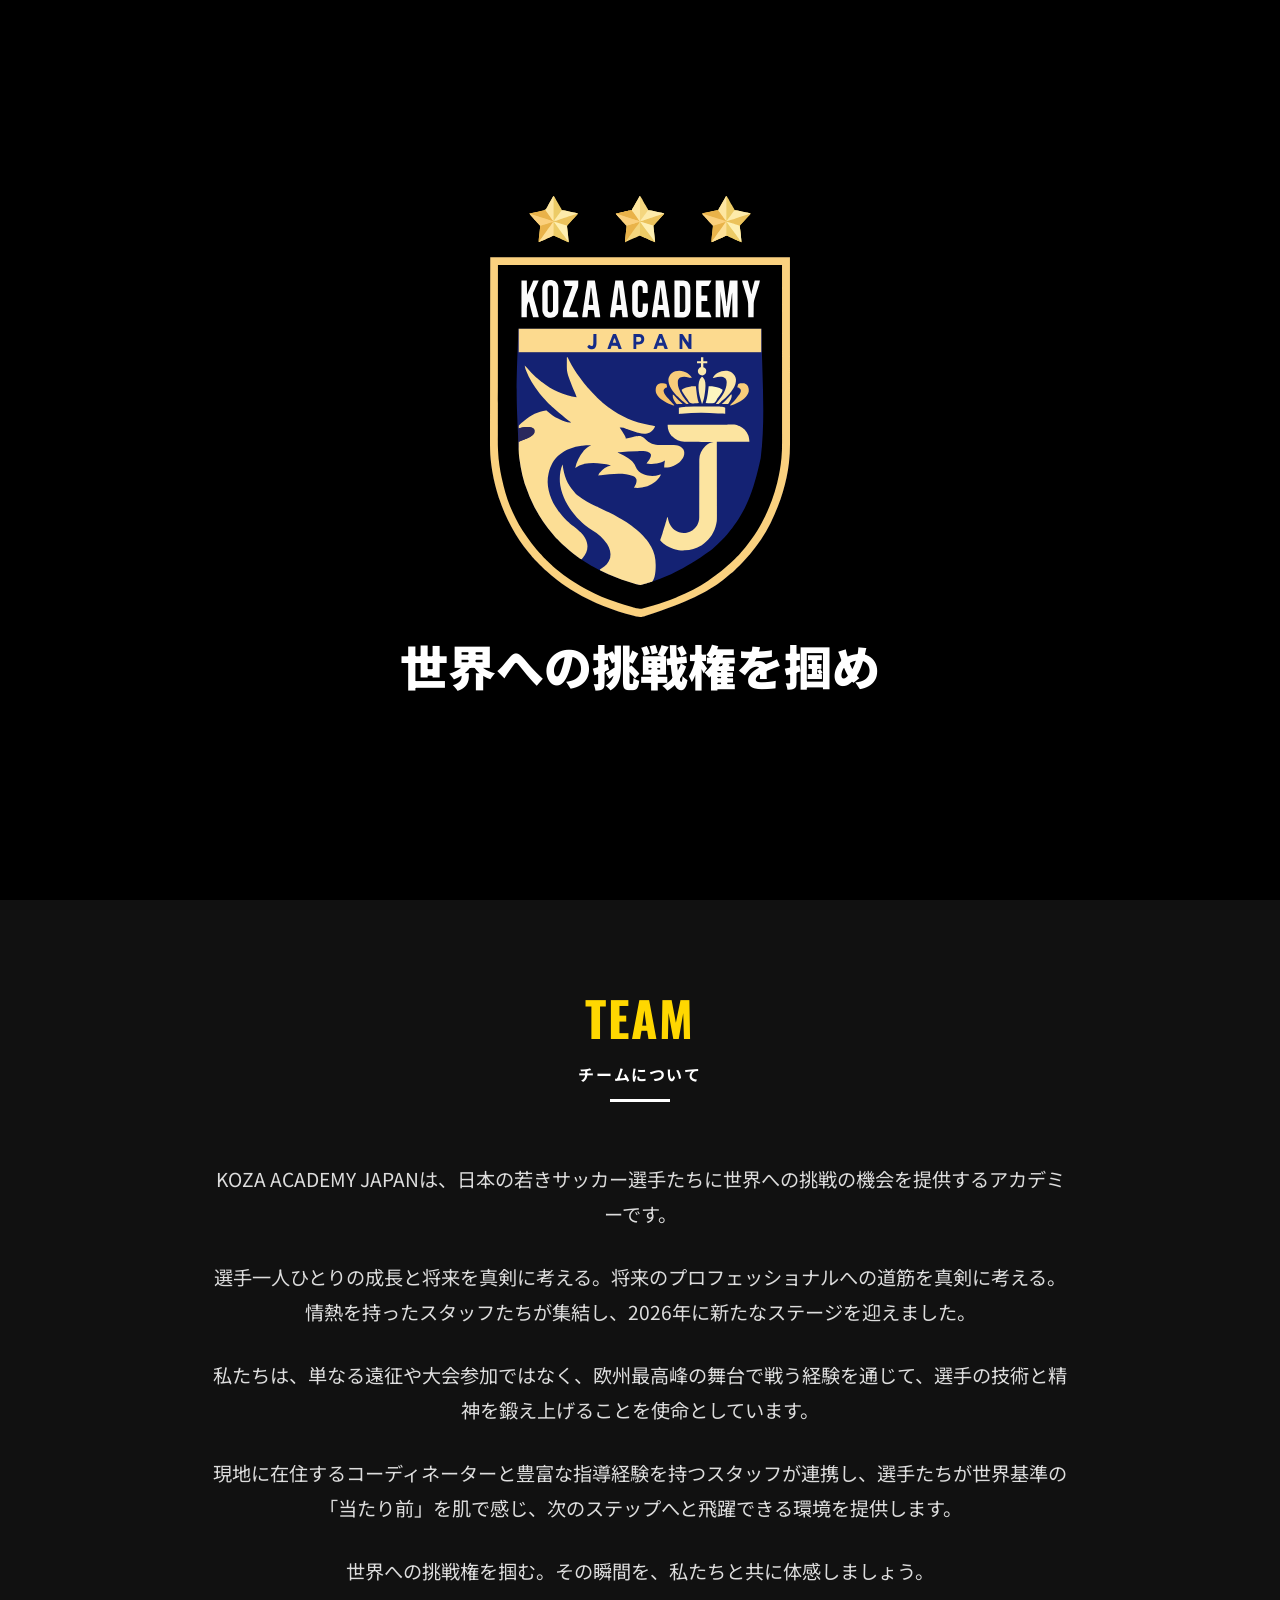
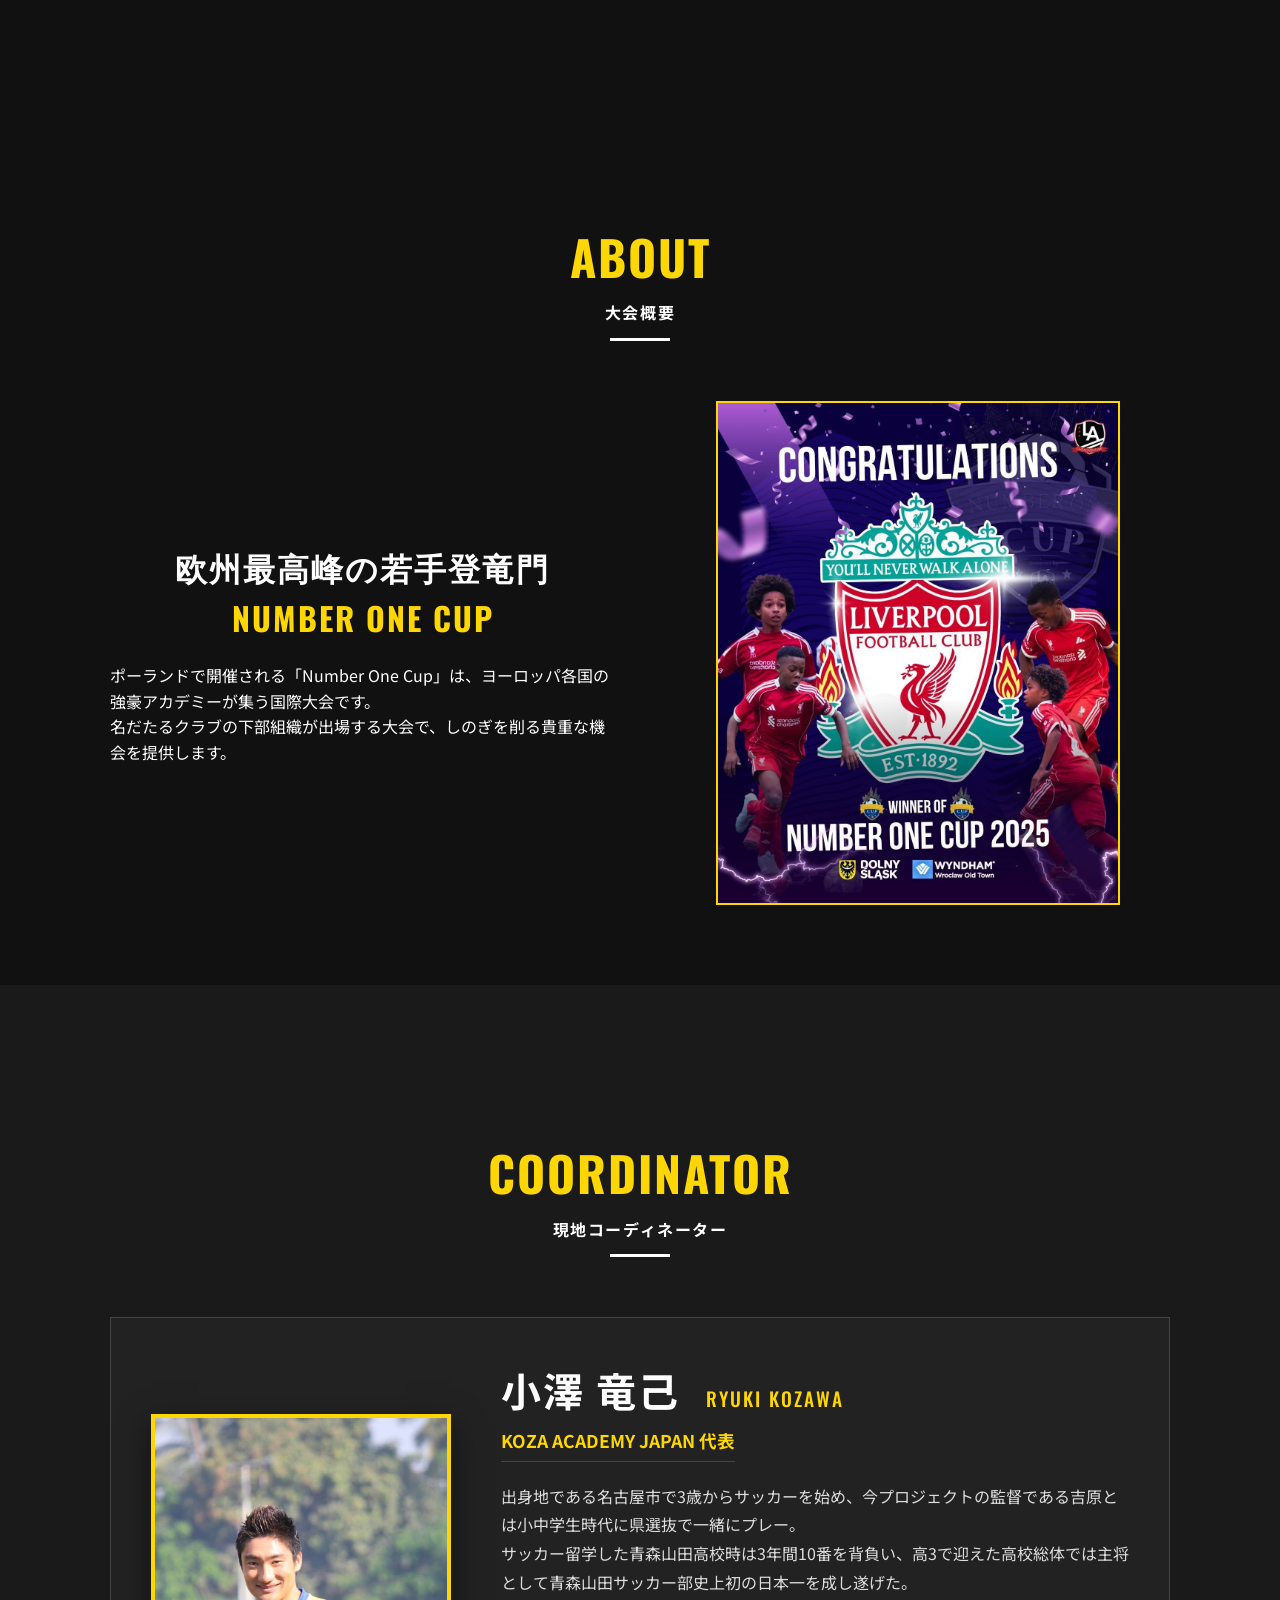
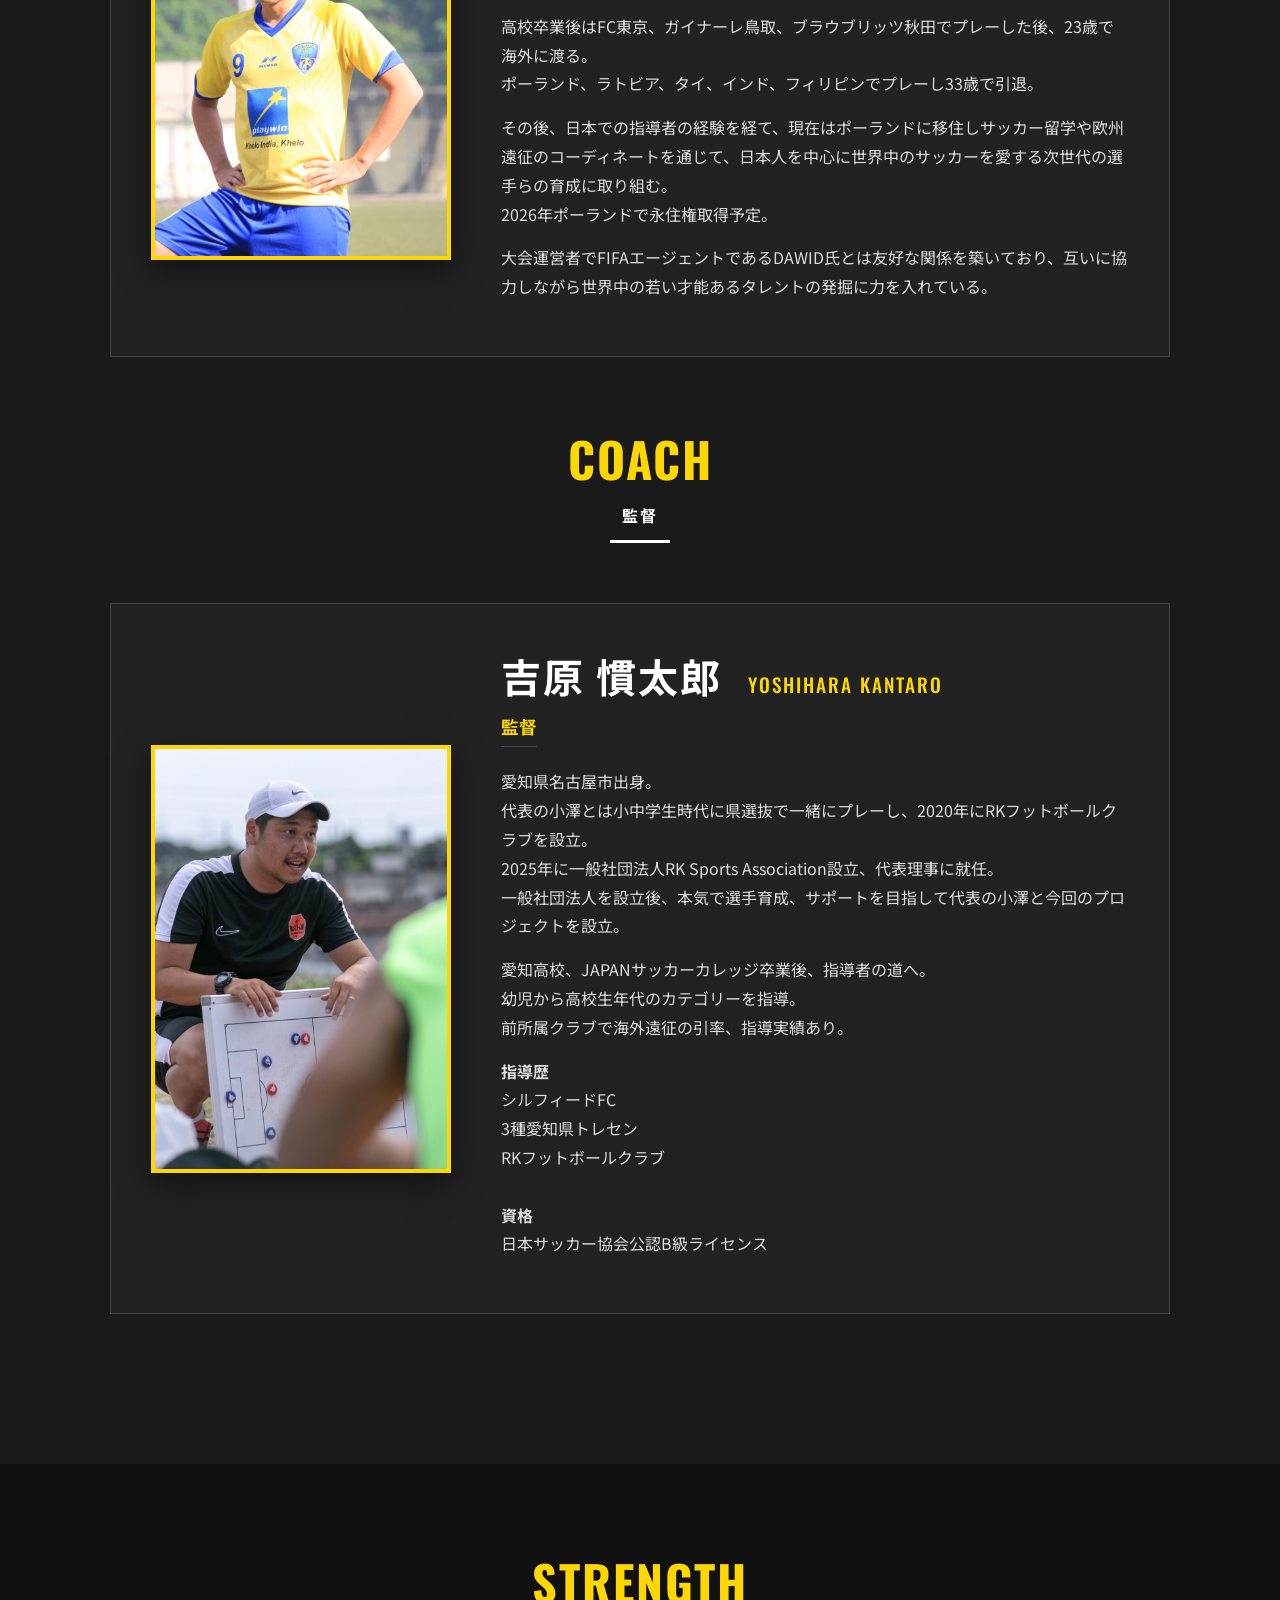
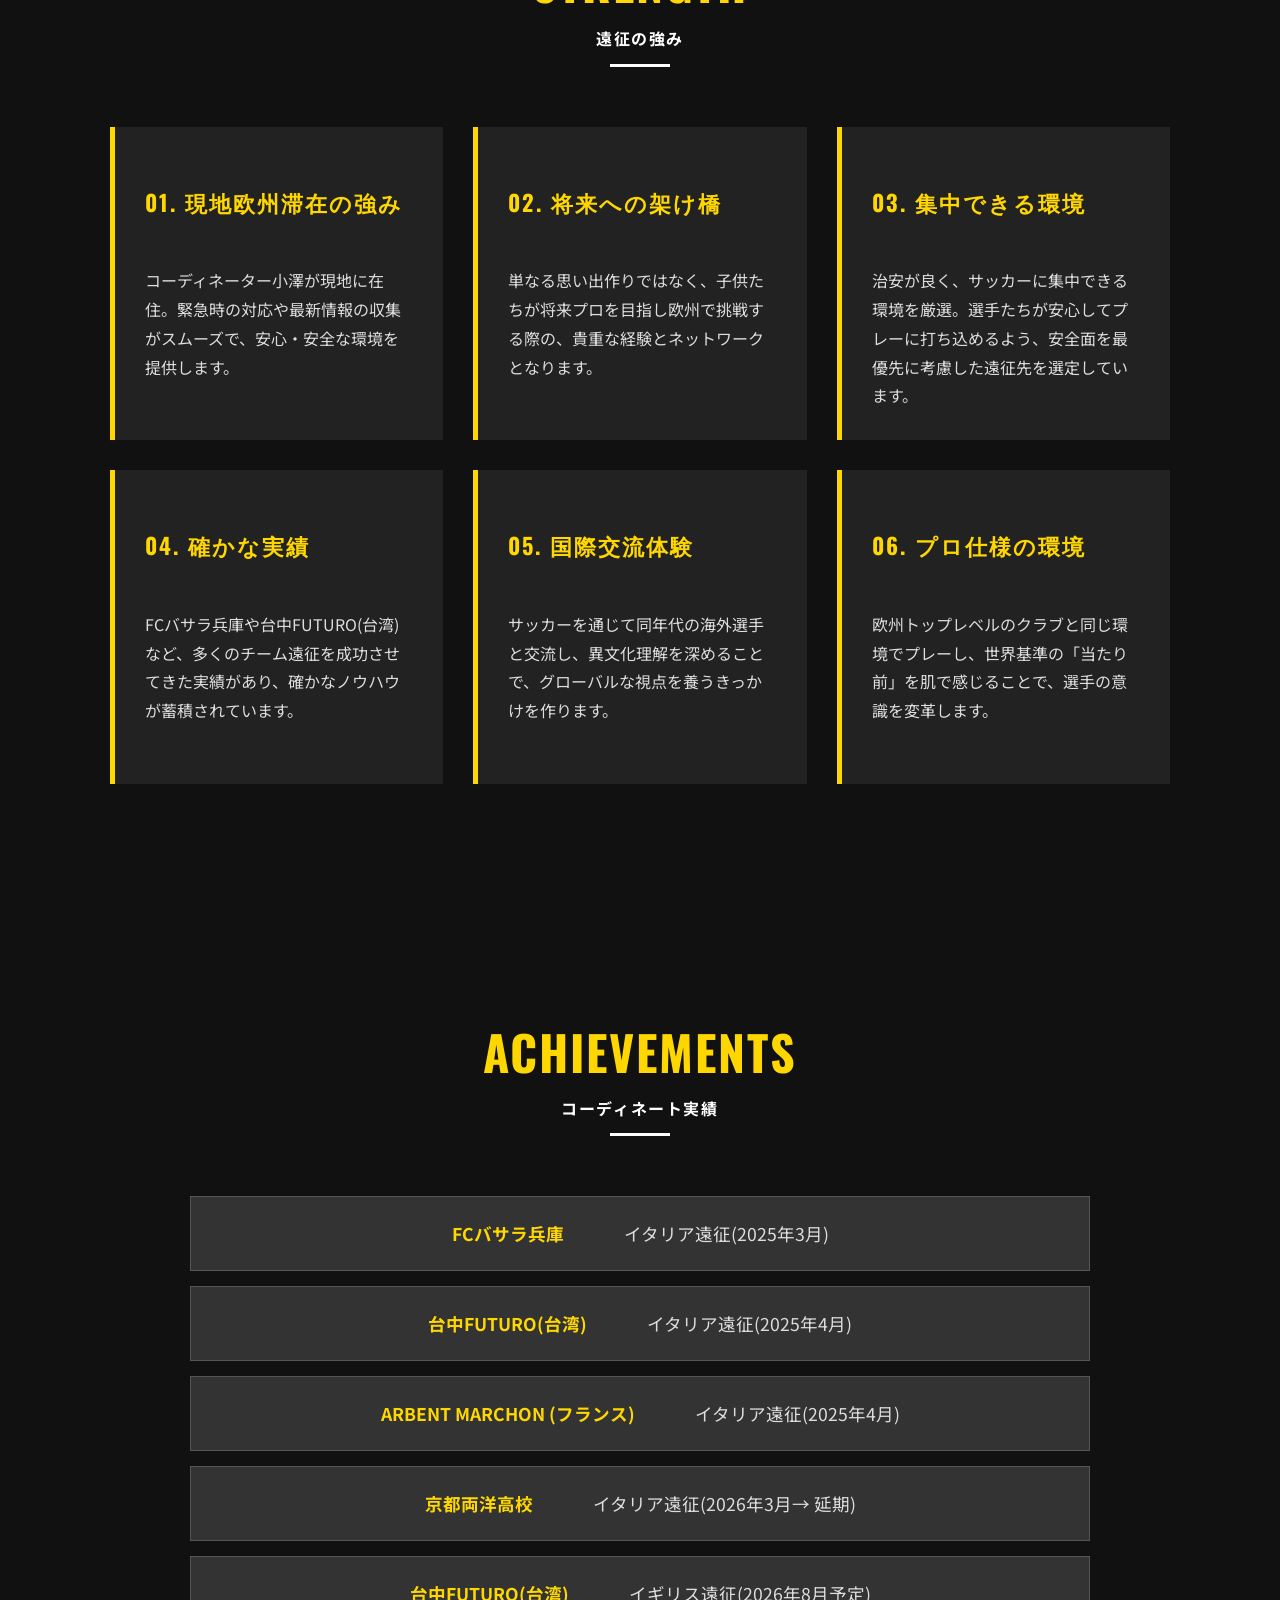
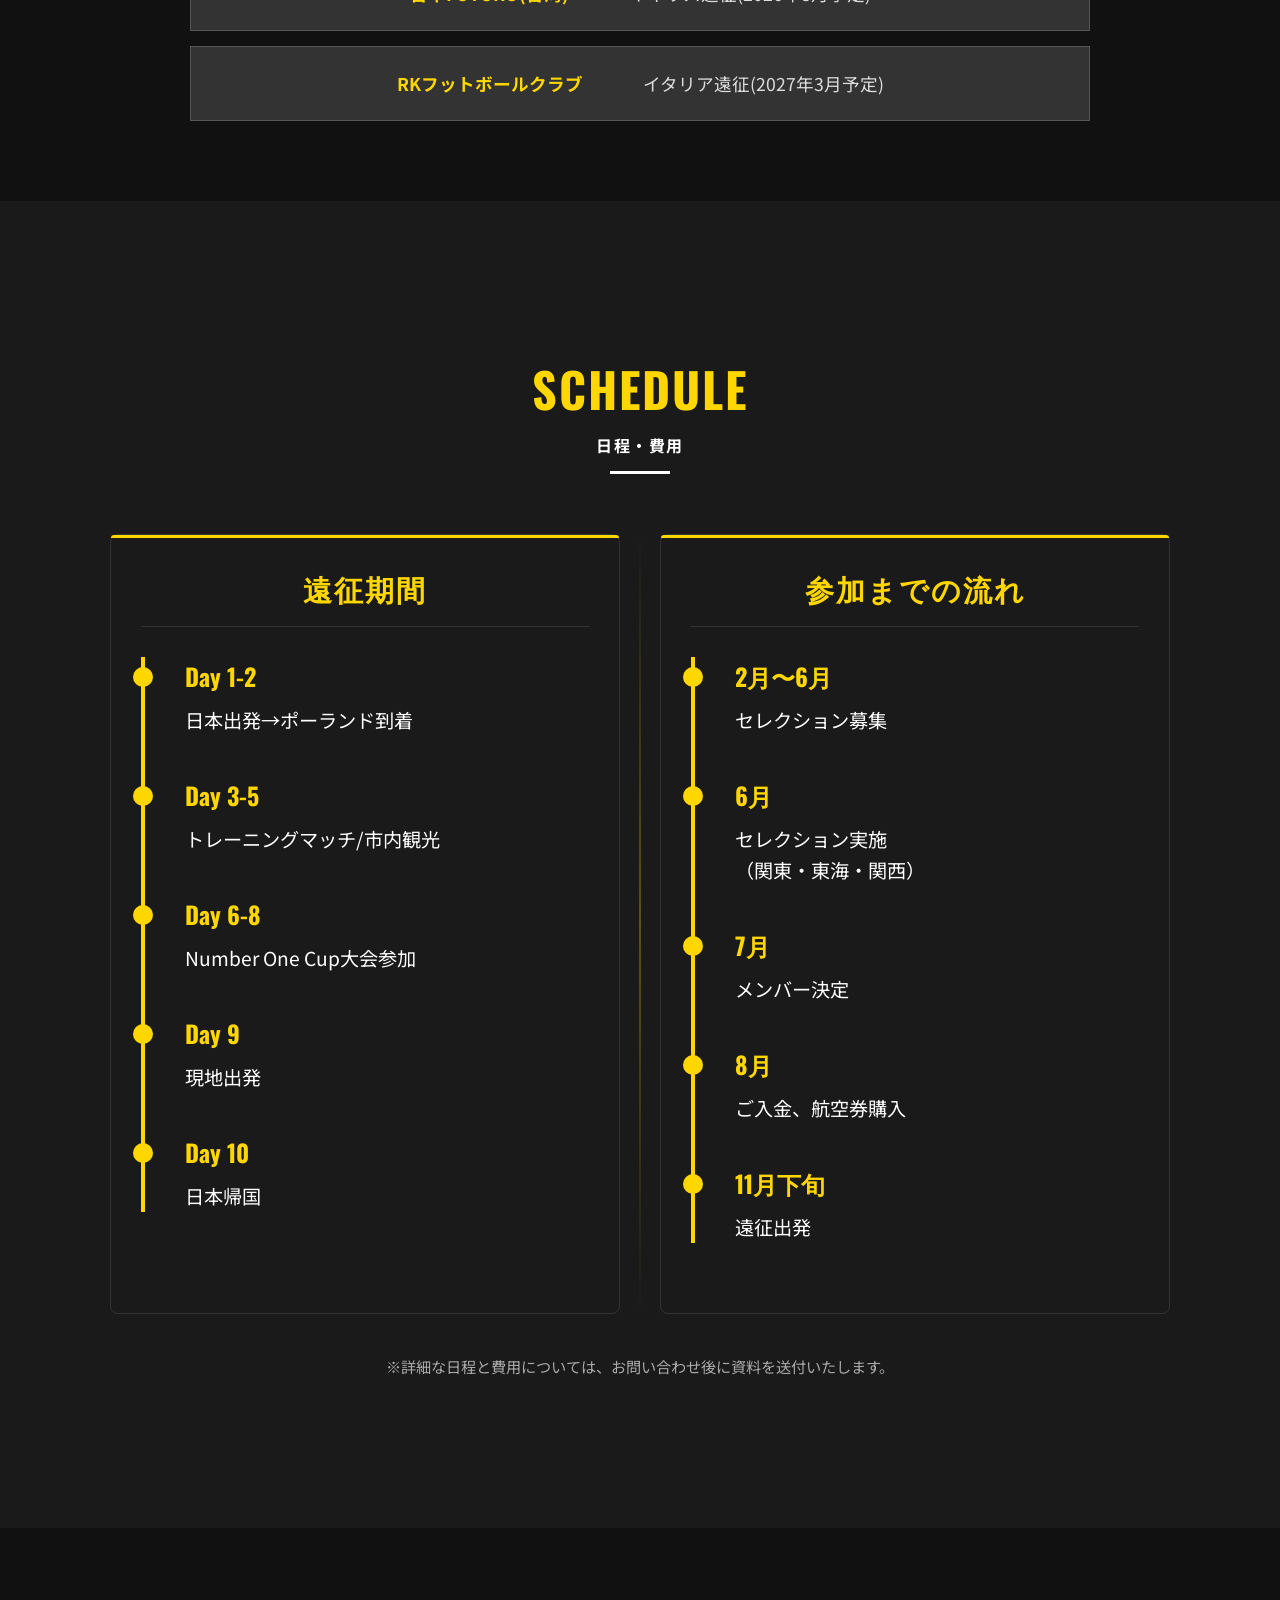
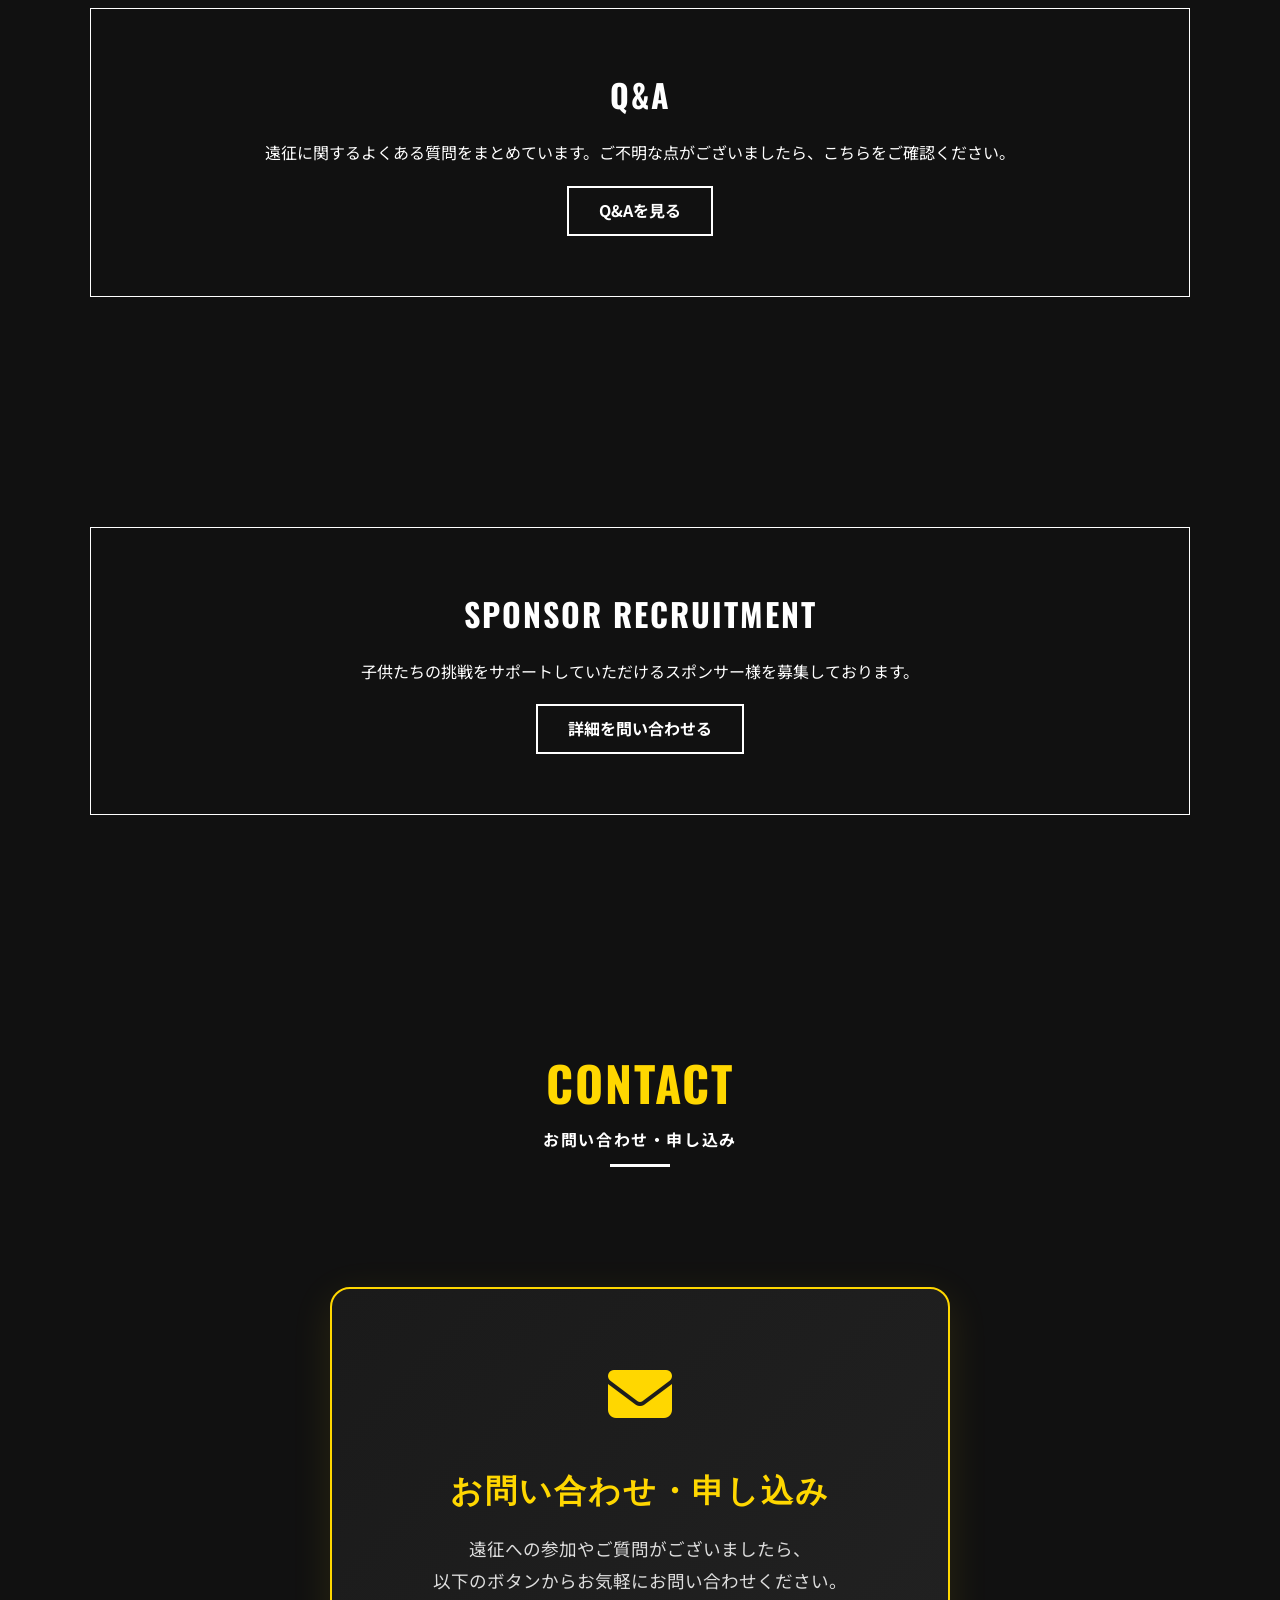
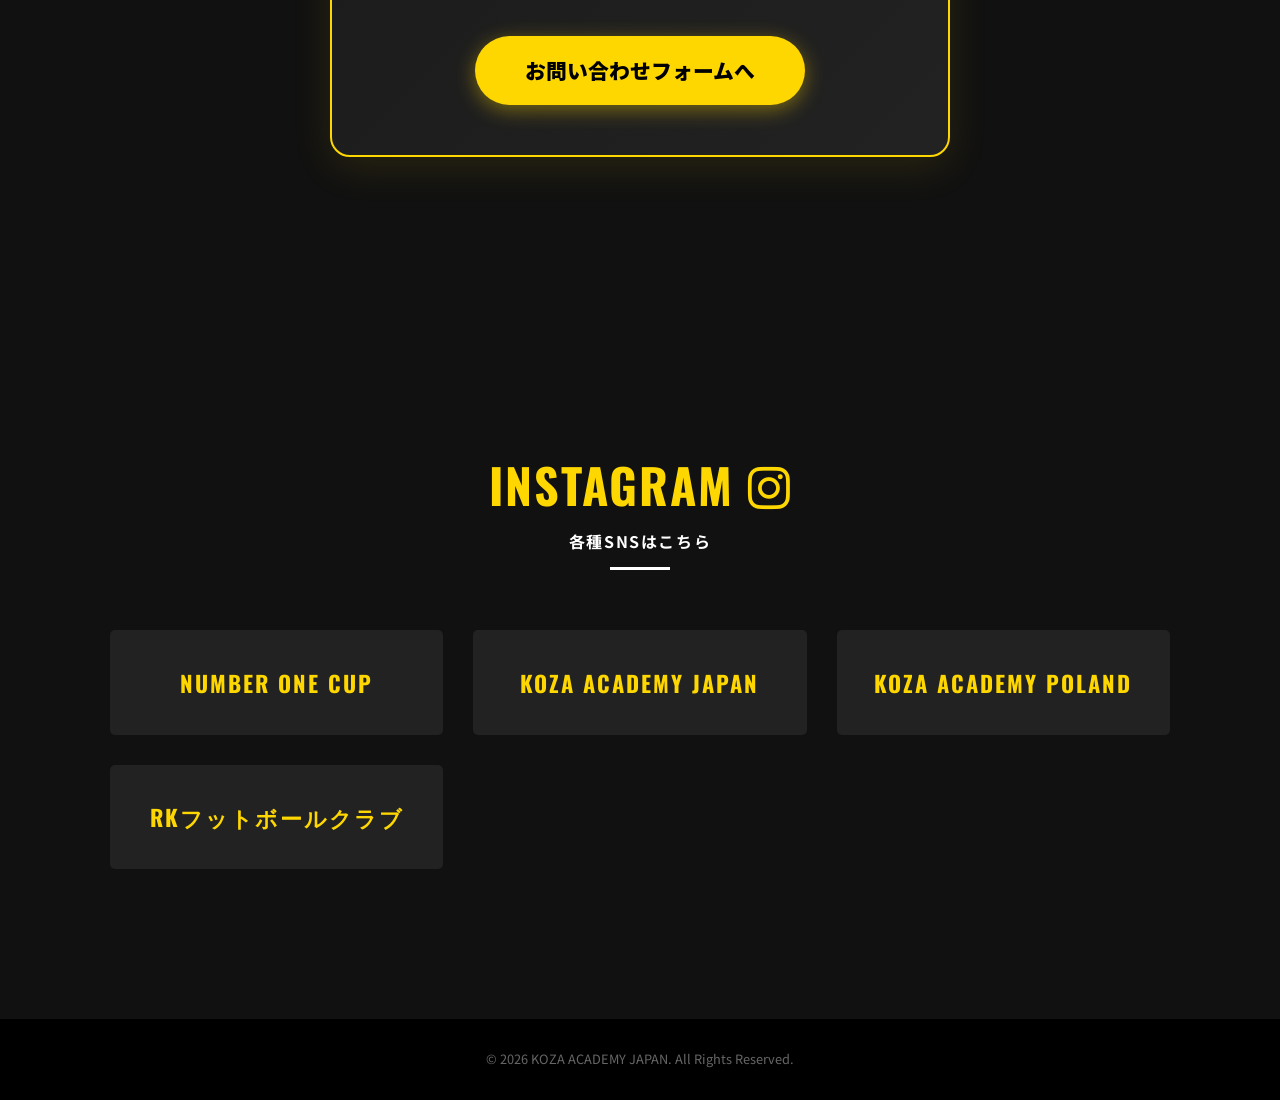
==== index.html @ c6117294 "予定が延期になったことによる修正" ====
<!DOCTYPE html>
<html lang="ja">
<head>
    <meta charset="UTF-8">
    <meta name="viewport" content="width=device-width, initial-scale=1.0">
    <title>ポーランド海外遠征 Number One Cup 参加生徒募集</title>
    <link rel="stylesheet" href="style.css">
    <link rel="icon" href="images/favicon32.ico">
    <link rel="icon" href="images/favicon64.ico">
    <link rel="icon" href="images/favicon128.ico">
    <!-- Font Awesome -->
    <link rel="stylesheet" href="https://cdnjs.cloudflare.com/ajax/libs/font-awesome/6.4.0/css/all.min.css">
    <!-- Google Fonts -->
    <link rel="preconnect" href="https://fonts.googleapis.com">
    <link rel="preconnect" href="https://fonts.gstatic.com" crossorigin>
    <link href="https://fonts.googleapis.com/css2?family=Oswald:wght@500;700&family=Noto+Sans+JP:wght@400;700;900&display=swap" rel="stylesheet">
</head>
<body>
    <!-- オープニング画面 -->
    <div id="opening" class="opening">
        <div class="opening-content">
            <img src="images/KA_logo_J.svg" alt="KOZA ACADEMY JAPAN" class="opening-logo">
            <p class="opening-title">世界への挑戦権を掴め</p>
        </div>
    </div>

    <!-- ヘッダー -->
    <header class="header">
        <div class="header-inner">
            <h1 class="logo">
              <a href="index.html">
                <img src="images/KA_logo_J.svg" width="50" height="50">
                KOZA ACADEMY JAPAN
              </a>
            </h1>
            <button class="hamburger" id="hamburger">
                <span></span>
                <span></span>
                <span></span>
            </button>
            <nav class="nav" id="nav">
                <ul>
                    <li><a href="#team" class="nav-link">チームについて</a></li>
                    <li><a href="#about" class="nav-link">大会概要</a></li>
                    <li><a href="#strength" class="nav-link">強み</a></li>
                    <li><a href="#schedule" class="nav-link">日程・費用</a></li>
                    <li><a href="qa.html" class="nav-link">Q&A</a></li>
                    <li><a href="#contact" class="nav-btn nav-link">申し込む</a></li>
                </ul>
            </nav>
        </div>
    </header>

    <!-- ヒーローエリア -->
    <section class="hero">
        <img src="images/player1.jpg" alt="Hero Image" class="hero-image" id="hero-image1">
        <img src="images/player2.jpg" alt="Hero Image" class="hero-image" id="hero-image2">
        <img src="images/player3.jpg" alt="Hero Image" class="hero-image" id="hero-image3">
        <img src="images/player4.jpg" alt="Hero Image" class="hero-image" id="hero-image4">
        <img src="images/player5.jpg" alt="Hero Image" class="hero-image" id="hero-image5">
        <div class="hero-overlay"></div>
        <div class="hero-content">
            <p class="hero-sub">世界への挑戦権を掴め</p>
            <h2 class="hero-title">POLAND<br>NUMBER ONE CUP</h2>
            <p class="hero-text">
                <span class="yellow">When</span> 2026 冬<br>
                <span class="yellow">Where</span> ポーランド・ヴロツワフ(予定)<br>
                <span class="yellow">Who</span> U12(小学5.6年生)<br>
            </p>
            <a href="#contact" class="cta-button">遠征に参加する</a>
        </div>
    </section>

    <!-- チーム説明 -->
    <section id="team" class="section">
        <div class="container">
            <h2 class="section-title">TEAM<span class="jp">チームについて</span></h2>
            <div class="team-intro">
                <div class="team-description">
                    <p>KOZA ACADEMY JAPANは、日本の若きサッカー選手たちに世界への挑戦の機会を提供するアカデミーです。</p>
                    <p>選手一人ひとりの成長と将来を真剣に考える。将来のプロフェッショナルへの道筋を真剣に考える。情熱を持ったスタッフたちが集結し、2026年に新たなステージを迎えました。</p>
                    <p>私たちは、単なる遠征や大会参加ではなく、欧州最高峰の舞台で戦う経験を通じて、選手の技術と精神を鍛え上げることを使命としています。</p>
                    <p>現地に在住するコーディネーターと豊富な指導経験を持つスタッフが連携し、選手たちが世界基準の「当たり前」を肌で感じ、次のステップへと飛躍できる環境を提供します。</p>
                    <p>世界への挑戦権を掴む。その瞬間を、私たちと共に体感しましょう。</p>
                </div>
            </div>
        </div>
    </section>

    <!-- 大会概要 -->
    <section id="about" class="section">
        <div class="container">
            <h2 class="section-title">ABOUT<span class="jp">大会概要</span></h2>
            <div class="about-content">
                <div class="text-box">
                    <h3><span class="title-line">欧州最高峰の若手登竜門</span><br><span class="yellow">Number One Cup</span></h3>
                    <p>
                        ポーランドで開催される「Number One Cup」は、ヨーロッパ各国の強豪アカデミーが集う国際大会です。<br>
                        名だたるクラブの下部組織が出場する大会で、しのぎを削る貴重な機会を提供します。
                    </p>
                </div>
                <!-- 大会イメージ画像 -->
                <div class="image-box">
                    <img src="images/competition.jpg" alt="Number One Cup 2025 大会イメージ">
                </div>
            </div>
        </div>
    </section>

    <!-- コーディネーター紹介 -->
    <section id="coordinator" class="section bg-dark-gray">
        <div class="container">
            <h2 class="section-title">COORDINATOR<span class="jp">現地コーディネーター</span></h2>
            <div class="profile-box">
                <div class="profile-image">
                    <!-- 顔写真プレースホルダー -->
                    <img src="images/KOZAWA.jpg" alt="小澤 竜己">
                </div>
                <div class="profile-info">
                    <h3 class="profile-name">小澤 竜己 <span class="en">Ryuki Kozawa</span></h3>
                    <p class="profile-role">KOZA ACADEMY JAPAN 代表</p>
                    
                    <div class="profile-bio">
                        <p>
                            出身地である名古屋市で3歳からサッカーを始め、今プロジェクトの監督である吉原とは小中学生時代に県選抜で一緒にプレー。<br>
                            サッカー留学した青森山田高校時は3年間10番を背負い、高3で迎えた高校総体では主将として青森山田サッカー部史上初の日本一を成し遂げた。
                        </p>
                        <p>
                            高校卒業後はFC東京、ガイナーレ鳥取、ブラウブリッツ秋田でプレーした後、23歳で海外に渡る。<br>
                            ポーランド、ラトビア、タイ、インド、フィリピンでプレーし33歳で引退。
                        </p>
                        <p>
                            その後、日本での指導者の経験を経て、現在はポーランドに移住しサッカー留学や欧州遠征のコーディネートを通じて、日本人を中心に世界中のサッカーを愛する次世代の選手らの育成に取り組む。<br>
                            2026年ポーランドで永住権取得予定。
                        </p>
                        <p>
                            大会運営者でFIFAエージェントであるDAWID氏とは友好な関係を築いており、互いに協力しながら世界中の若い才能あるタレントの発掘に力を入れている。
                        </p>
                    </div>
                </div>
            </div>
            
            <h2 class="section-title" style="margin-top: 4rem;">COACH<span class="jp">監督</span></h2>
            <div class="profile-box">
                <div class="profile-image">
                    <!-- 顔写真プレースホルダー -->
                    <img src="images/yoshihara.jpg" alt="吉原 慣太郎" class="yoshihara-photo">
                </div>
                <div class="profile-info">
                    <h3 class="profile-name">吉原 慣太郎 <span class="en">Yoshihara Kantaro</span></h3>
                    <p class="profile-role">監督</p>
                    
                    <div class="profile-bio">
                        <p>
                            愛知県名古屋市出身。<br>
                            代表の小澤とは小中学生時代に県選抜で一緒にプレーし、2020年にRKフットボールクラブを設立。<br>
                            2025年に一般社団法人RK Sports Association設立、代表理事に就任。<br>
                            一般社団法人を設立後、本気で選手育成、サポートを目指して代表の小澤と今回のプロジェクトを設立。
                        </p>
                        <p>
                            愛知高校、JAPANサッカーカレッジ卒業後、指導者の道へ。<br>
                            幼児から高校生年代のカテゴリーを指導。<br>
                            前所属クラブで海外遠征の引率、指導実績あり。
                        </p>
                        <p>
                            <strong>指導歴</strong><br>
                            シルフィードFC<br>
                            3種愛知県トレセン<br>
                            RKフットボールクラブ<br><br>
                            <strong>資格</strong><br>
                            日本サッカー協会公認B級ライセンス
                        </p>
                    </div>
                </div>
            </div>
        </div>
    </section>

    <!-- 遠征の強み -->
    <section id="strength" class="section">
        <div class="container">
            <h2 class="section-title">STRENGTH<span class="jp">遠征の強み</span></h2>
            <div class="grid-3">
                <div class="card">
                    <h3>01. 現地欧州滞在の強み</h3>
                    <p>コーディネーター小澤が現地に在住。緊急時の対応や最新情報の収集がスムーズで、安心・安全な環境を提供します。</p>
                </div>
                <div class="card">
                    <h3>02. 将来への架け橋</h3>
                    <p>単なる思い出作りではなく、子供たちが将来プロを目指し欧州で挑戦する際の、貴重な経験とネットワークとなります。</p>
                </div>
                <div class="card">
                    <h3>03. 集中できる環境</h3>
                    <p>治安が良く、サッカーに集中できる環境を厳選。選手たちが安心してプレーに打ち込めるよう、安全面を最優先に考慮した遠征先を選定しています。</p>
                </div>
                <div class="card">
                    <h3>04. 確かな実績</h3>
                    <p>FCバサラ兵庫や台中FUTURO(台湾)など、多くのチーム遠征を成功させてきた実績があり、確かなノウハウが蓄積されています。</p>
                </div>
                <div class="card">
                    <h3>05. 国際交流体験</h3>
                    <p>サッカーを通じて同年代の海外選手と交流し、異文化理解を深めることで、グローバルな視点を養うきっかけを作ります。</p>
                </div>
                <div class="card">
                    <h3>06. プロ仕様の環境</h3>
                    <p>欧州トップレベルのクラブと同じ環境でプレーし、世界基準の「当たり前」を肌で感じることで、選手の意識を変革します。</p>
                </div>
            </div>
        </div>
    </section>

    <!-- 実績 -->
    <section id="track-record" class="section">
        <div class="container">
            <h2 class="section-title">Achievements<span class="jp">コーディネート実績</span></h2>
            <ul class="team-list">
                <li>
                    <strong>FCバサラ兵庫</strong>
                    <span>イタリア遠征(2025年3月)</span>
                </li>
                <li>
                    <strong>台中FUTURO(台湾)</strong>
                    <span>イタリア遠征(2025年4月)</span>
                </li>
                <li>
                    <strong>ARBENT MARCHON (フランス)</strong>
                    <span>イタリア遠征(2025年4月)</span>
                </li>
                <li>
                    <strong>京都両洋高校</strong>
                    <span>イタリア遠征(2026年3月→ 延期)</span>
                </li>
                <li>
                    <strong>台中FUTURO(台湾)</strong>
                    <span>イギリス遠征(2026年8月予定)</span>
                </li>
                <li>
                    <strong>RKフットボールクラブ</strong>
                    <span>イタリア遠征(2027年3月予定)</span>
                </li>
            </ul>
        </div>
    </section>

    <!-- スケジュール・費用 -->
    <section id="schedule" class="section bg-dark-gray">
        <div class="container">
            <h2 class="section-title">SCHEDULE<span class="jp">日程・費用</span></h2>
            <div class="schedule-box">
                <div class="schedule-grid">
                    <div class="schedule-column">
                        <h3 class="schedule-subtitle">遠征期間</h3>
                        <div class="timeline">
                            <div class="timeline-item">
                                <span class="date">Day 1-2</span>
                                <span class="content">日本出発→ポーランド到着</span>
                            </div>
                            <div class="timeline-item">
                                <span class="date">Day 3-5</span>
                                <span class="content">トレーニングマッチ/市内観光</span>
                            </div>
                            <div class="timeline-item">
                                <span class="date">Day 6-8</span>
                                <span class="content">Number One Cup大会参加</span>
                            </div>
                            <div class="timeline-item">
                                <span class="date">Day 9</span>
                                <span class="content">現地出発</span>
                            </div>
                            <div class="timeline-item">
                                <span class="date">Day 10</span>
                                <span class="content">日本帰国</span>
                            </div>
                        </div>
                    </div>
                    <div class="schedule-column">
                        <h3 class="schedule-subtitle">参加までの流れ</h3>
                        <div class="timeline">
                            <div class="timeline-item">
                                <span class="date">2月〜6月</span>
                                <span class="content">セレクション募集</span>
                            </div>
                            <div class="timeline-item">
                                <span class="date">6月</span>
                                <span class="content">
                                  セレクション実施<br>
                                  （関東・東海・関西）
                                </span>
                            </div>
                            <div class="timeline-item">
                                <span class="date">7月</span>
                                <span class="content">メンバー決定</span>
                            </div>
                            <div class="timeline-item">
                                <span class="date">8月</span>
                                <span class="content">ご入金、航空券購入</span>
                            </div>
                            <div class="timeline-item">
                                <span class="date">11月下旬</span>
                                <span class="content">遠征出発</span>
                            </div>
                        </div>
                    </div>
                </div>
                <p class="schedule-note">※詳細な日程と費用については、お問い合わせ後に資料を送付いたします。</p>
            </div>
        </div>
    </section>

    <!-- Q&Aリンク -->
    <section id="qa-link" class="section">
        <div class="container sponsor-area">
            <h3>Q&A</h3>
            <p>遠征に関するよくある質問をまとめています。ご不明な点がございましたら、こちらをご確認ください。</p>
            <a href="qa.html" class="btn-outline">Q&Aを見る</a>
        </div>
    </section>

    <!-- スポンサー募集 -->
    <section id="sponsor" class="section">
        <div class="container sponsor-area">
            <h3>SPONSOR RECRUITMENT</h3>
            <p>子供たちの挑戦をサポートしていただけるスポンサー様を募集しております。</p>
            <a href="#contact" class="btn-outline">詳細を問い合わせる</a>
        </div>
    </section>

    <!-- お問い合わせ -->
    <section id="contact" class="section">
        <div class="container">
            <h2 class="section-title">CONTACT<span class="jp">お問い合わせ・申し込み</span></h2>
            
            <div class="contact-box">
                <div class="contact-content">
                    <div class="contact-icon">
                        <i class="fas fa-envelope"></i>
                    </div>
                    <h3 class="contact-title">お問い合わせ・申し込み</h3>
                    <p class="contact-description">
                        遠征への参加やご質問がございましたら、<br>
                        以下のボタンからお気軽にお問い合わせください。
                    </p>
                    <a href="https://docs.google.com/forms/d/e/1FAIpQLSeg_JnlPgRqO0WZMPDFx9Yhc4TQjTTSgyOy1aQeG-zt4_5A2Q/viewform?usp=publish-editor" target="_blank" rel="noopener noreferrer" class="contact-button">
                        お問い合わせフォームへ
                    </a>
                </div>
            </div>
        </div>
    </section>

    <!-- SNS -->
    <section id="sns" class="section">
        <div class="container">
            <h2 class="section-title">Instagram  <i class="fa-brands fa-instagram"></i><span class="jp">各種SNSはこちら</span></h2>

            <div class="grid-3">
                <div class="card sns-card">
                  <h3><a href="https://www.instagram.com/number_one_cup?igsh=eXZ2aWw3a2t3ZGU" target="_blank" rel="noopener noreferrer">Number One Cup</a></h3>
                </div>
                <div class="card sns-card">
                  <h3><a href="https://www.instagram.com/koza_academy_japan_2026?igsh=MWh1NjdpZ3FnMGxyMA==">KOZA ACADEMY JAPAN</a></h3>
                </div>
                <div class="card sns-card">
                  <h3><a href="https://www.instagram.com/koza_academy_poland_2026?igsh=MWxuNXQwaGpmMHU5Nw==">KOZA ACADEMY POLAND</a></h3>
                </div>
                <div class="card sns-card">
                  <h3><a href="https://www.instagram.com/rk_footballclub_official/">RKフットボールクラブ</a></h3>
                </div>
            </div>
        </div>

    </section>

    <footer class="footer">
        <p>&copy; 2026 KOZA ACADEMY JAPAN. All Rights Reserved.</p>
    </footer>

    <script src="script.js"></script>
</body>
</html>
---- style.css ----
/* Reset & Base */
* {
    box-sizing: border-box;
    margin: 0;
    padding: 0;
}

body {
    font-family: 'Noto Sans JP', sans-serif;
    background-color: #111;
    color: #fff;
    line-height: 1.6;
}

a {
    text-decoration: none;
    color: inherit;
    transition: 0.3s;
}

img {
    max-width: 100%;
    height: auto;
}

/* Variables */
:root {
    --primary-color: #FFD700; /* Gold/Yellow */
    --bg-color: #111111;
    --bg-secondary: #1a1a1a;
    --text-color: #ffffff;
    --text-muted: #aaaaaa;
}

/* Utilities */
.container {
    max-width: 1100px;
    margin: 0 auto;
    padding: 0 20px;
}

.section {
    padding: 150px 0;
    margin-top: -70px;
}

.bg-dark-gray {
    background-color: var(--bg-secondary);
}

.yellow {
    color: var(--primary-color);
    font-weight: bold;
}

/* Typography */
h1, h2, h3 {
    font-family: 'Oswald', sans-serif;
    text-transform: uppercase;
    letter-spacing: 2px;
}

.section-title {
    font-size: 3rem;
    text-align: center;
    margin-bottom: 60px;
    color: var(--primary-color);
    position: relative;
    padding-bottom: 15px;
}

.section-title::after {
    content: '';
    position: absolute;
    bottom: 0;
    left: 50%;
    transform: translateX(-50%);
    width: 60px;
    height: 3px;
    background-color: #fff;
}

.section-title .jp {
    display: block;
    font-size: 1rem;
    color: #fff;
    font-family: 'Noto Sans JP', sans-serif;
    letter-spacing: 0.1em;
    margin-top: 5px;
}

/* Header */
.header {
    position: fixed;
    top: 0;
    width: 100%;
    background-color: rgba(17, 17, 17, 0.95);
    padding: 12px 0;
    z-index: 1000;
    border-bottom: 1px solid #333;
}

.header-inner {
    display: flex;
    justify-content: space-between;
    align-items: center;
    max-width: 1200px;
    margin: 0 auto;
    padding: 0 20px;
}

.logo {
    display: flex;
    align-items: center;
    gap: 0 24px;
    font-size: 2rem;
    font-weight: 700;
    color: #fff;
}

.logo a {
    display: flex;
    align-items: center;
    gap: 0 12px;
    color: inherit;
    text-decoration: none;
}

/* Hamburger Menu Button */
.hamburger {
    display: none;
    background: none;
    border: none;
    cursor: pointer;
    width: 30px;
    height: 20px;
    position: relative;
    z-index: 2000;
}

.hamburger span {
    display: block;
    width: 100%;
    height: 2px;
    background-color: #fff;
    position: absolute;
    transition: 0.3s;
}

.hamburger span:nth-child(1) { top: 0; }
.hamburger span:nth-child(2) { top: 50%; transform: translateY(-50%); }
.hamburger span:nth-child(3) { bottom: 0; }

/* Hamburger Active State */
.hamburger.active span:nth-child(1) {
    top: 50%;
    transform: translateY(-50%) rotate(45deg);
}
.hamburger.active span:nth-child(2) {
    opacity: 0;
}
.hamburger.active span:nth-child(3) {
    bottom: 50%;
    transform: translateY(50%) rotate(-45deg);
}

.nav ul {
    display: flex;
    list-style: none;
    gap: 30px;
    align-items: center;
}

.nav a {
    font-size: 0.9rem;
    font-weight: 700;
}

.nav a:hover {
    color: var(--primary-color);
}

.nav-btn {
    background-color: var(--primary-color);
    color: #000 !important;
    padding: 10px 20px;
    border-radius: 4px;
}

.nav-btn:hover {
    background-color: #fff;
}

/* Hero */
.hero {
    height: 100vh;
    display: flex;
    align-items: center;
    justify-content: center;
    text-align: center;
    position: relative;
    overflow: hidden;
    background-color: #111; /* 画像が設定されるまでのフォールバック背景 */
}

.hero-image {
    position: absolute;
    top: 0;
    left: 0;
    width: 100%;
    height: 100%;
    object-fit: cover;
    object-position: center top;
    z-index: 0;
    transition: opacity 1s ease-in-out;
    opacity: 0;
    filter: brightness(0.85) contrast(1.1);
}

.hero-image:not([src]),
.hero-image[src=""] {
    display: none; /* 画像が設定されていない場合は非表示 */
}

.hero-overlay {
    position: absolute;
    top: 0;
    left: 0;
    width: 100%;
    height: 100%;
    background: linear-gradient(135deg, rgba(17, 17, 17, 0.4) 0%, rgba(0, 0, 0, 0.6) 100%);
    z-index: 1;
    pointer-events: none;
}

.hero-content {
    position: relative;
    z-index: 2;
    padding: 20px;
    max-width: 1200px;
    margin: 0 auto;
}

.hero-sub {
    font-size: 1.2rem;
    letter-spacing: 0.2em;
    margin-bottom: 20px;
}

.hero-title {
    font-size: 5rem;
    line-height: 1;
    margin-bottom: 30px;
    color: #fff;
    text-shadow: 0 0 20px rgba(255, 215, 0, 0.3);
}

.hero-text {
    font-size: 1.2rem;
    margin-bottom: 40px;
    line-height: 2;
}

.cta-button {
    display: inline-block;
    background-color: var(--primary-color);
    color: #000;
    padding: 15px 40px;
    font-size: 1.2rem;
    font-weight: 900;
    border-radius: 50px;
    box-shadow: 0 0 20px rgba(255, 215, 0, 0.5);
}

.cta-button:hover {
    background-color: #fff;
    transform: scale(1.05);
    box-shadow: 0 0 30px rgba(255, 215, 0, 0.8);
}

/* Team Intro */
#team {
    position: relative;
    background-image: url('images/soccer.png');
    background-size: cover;
    background-position: center;
    background-repeat: no-repeat;
    background-attachment: fixed;
}

#team::before {
    content: '';
    position: absolute;
    top: 0;
    left: 0;
    width: 100%;
    height: 100%;
    background-color: rgba(17, 17, 17, 0.85); /* うっすら見えるようにオーバーレイ */
    z-index: 0;
}

#team .container {
    position: relative;
    z-index: 1;
}

.team-intro {
    max-width: 900px;
    margin: 0 auto;
    text-align: center;
}

.team-description {
    font-size: 1.2rem;
    line-height: 2;
    color: #ddd;
    padding: 0 20px;
}

.team-description p {
    margin-bottom: 1.5em;
    line-height: 1.8;
}

.team-description p:last-child {
    margin-bottom: 0;
}

/* About */
.about-content {
    display: flex;
    align-items: center;
    gap: 50px;
}

.about-content .text-box {
    flex: 1;
}

.about-content h3 {
    font-size: 2rem;
    margin-bottom: 20px;
    text-align: center;
}

.about-content .image-box {
    flex: 1;
    display: flex;
    align-items: center;
    justify-content: center;
    background-color: transparent;
    overflow: visible;
}

.about-content .image-box img {
    max-width: 80%;
    width: auto;
    height: auto;
    display: block;
    border: 2px solid var(--primary-color);
    object-fit: contain;
}

/* Profile */
.profile-box {
    display: flex;
    gap: 50px;
    align-items: center; /* 写真の縦位置修正 (flex-start -> center) */
    background-color: #222;
    padding: 40px;
    border: 1px solid #444;
}

.profile-image {
    flex: 0 0 300px;
    width: 300px;
    background-color: #333;
    overflow: hidden;
    border: 4px solid var(--primary-color);
    box-shadow: 0 10px 30px rgba(0,0,0,0.5);
}

.profile-image img {
    width: 100%;
    height: auto;
    display: block;
    border: none;
    box-shadow: none;
}

.profile-image .yoshihara-photo {
    width: 100%;
    height: 100%;
    object-fit: cover;
    object-position: center;
    transform: scale(1.1);
    border: none;
    box-shadow: none;
}

.profile-info {
    flex: 1;
}

.profile-name {
    font-size: 2.5rem;
    margin-bottom: 5px;
    color: #fff;
    font-family: 'Noto Sans JP', sans-serif;
}

.profile-name .en {
    font-size: 1.2rem;
    color: var(--primary-color);
    font-family: 'Oswald', sans-serif;
    margin-left: 15px;
    font-weight: 500;
}

.profile-role {
    color: var(--primary-color);
    font-weight: 700;
    margin-bottom: 20px;
    font-size: 1.1rem;
    display: inline-block;
    border-bottom: 1px solid #444;
    padding-bottom: 5px;
}

.profile-bio p {
    margin-bottom: 15px;
    color: #ddd;
    line-height: 1.8;
}

/* Grid System (Strength) */
.grid-3 {
    display: grid;
    grid-template-columns: repeat(auto-fit, minmax(250px, 1fr)); /* 自動調整で4つまで対応 */
    grid-auto-rows: 1fr; /* すべての行を同じ高さに */
    gap: 30px;
    align-items: stretch; /* すべてのカードを同じ高さに */
}

@media (max-width: 1024px) {
    .grid-3 {
        grid-template-columns: repeat(2, 1fr); /* タブレットは2列 */
        grid-auto-rows: 1fr; /* すべての行を同じ高さに */
    }
}

@media (max-width: 768px) {
    .grid-3 {
        grid-template-columns: 1fr; /* モバイルは1列 */
        grid-auto-rows: auto; /* モバイルでは自動高さ */
    }
}

.card {
    background-color: #222;
    padding: 30px;
    border-left: 5px solid var(--primary-color);
    display: flex;
    flex-direction: column;
    justify-content: flex-start; /* 上揃え */
    height: 100%; /* 親グリッドの高さに合わせる */
}

.card h3 {
    margin-bottom: 20px;
    font-size: 1.4rem; /* タイトルサイズ調整 */
    color: var(--primary-color);
    height: 4em; /* タイトルの高さを固定 */
    line-height: 1.4;
    display: flex;
    align-items: center; /* タイトルを垂直中央揃え */
}

.card p {
    font-size: 1rem;
    line-height: 1.8;
    color: #ddd;
    flex-grow: 1; /* 余白があれば下に伸ばす */
}

/* Team List */
.team-list {
    list-style: none;
    display: flex;
    flex-direction: column;
    gap: 15px;
    max-width: 900px;
    margin: 0 auto;
}

.team-list li {
    background-color: #333;
    padding: 20px 60px;
    font-size: 1.1rem;
    border: 1px solid #555;
    display: flex;
    align-items: center;
    justify-content: center;
    gap: 60px;
    min-height: 75px;
    width: 100%;
}

.team-list li strong {
    font-weight: 700;
    color: var(--primary-color);
    white-space: nowrap;
}

.team-list li span {
    color: #ddd;
    flex-shrink: 0;
}

/* Schedule Grid */
.schedule-grid {
    display: grid;
    grid-template-columns: 1fr 1fr;
    gap: 40px;
    margin-top: 40px;
    position: relative;
}

.schedule-grid::before {
    content: '';
    position: absolute;
    left: 50%;
    top: 0;
    bottom: 0;
    width: 2px;
    background: linear-gradient(to bottom, transparent, var(--primary-color), transparent);
    transform: translateX(-50%);
    opacity: 0.3;
}

.schedule-column {
    flex: 1;
    background-color: #1a1a1a;
    padding: 30px;
    border: 1px solid #333;
    border-radius: 8px;
    position: relative;
}

.schedule-column::before {
    content: '';
    position: absolute;
    top: 0;
    left: 0;
    right: 0;
    height: 3px;
    background-color: var(--primary-color);
    border-radius: 8px 8px 0 0;
}

.schedule-subtitle {
    font-size: 1.8rem;
    color: var(--primary-color);
    margin-bottom: 30px;
    text-align: center;
    font-family: 'Oswald', sans-serif;
    text-transform: uppercase;
    letter-spacing: 2px;
    padding-bottom: 15px;
    border-bottom: 1px solid #333;
}

.schedule-note {
    text-align: center;
    margin-top: 40px;
    color: #aaa;
    font-size: 0.95rem;
}

/* Timeline */
.timeline {
    max-width: 100%;
    margin: 0 auto;
    border-left: 4px solid var(--primary-color); /* 線を太く */
    padding-left: 40px;
}

.timeline-item {
    margin-bottom: 40px;
    position: relative;
}

.timeline-item::before {
    content: '';
    position: absolute;
    left: -52px; /* 位置調整 */
    top: 10px;
    width: 20px; /* 点を大きく */
    height: 20px;
    background-color: var(--primary-color);
    border-radius: 50%;
}

.timeline .date {
    display: block;
    font-weight: 700;
    color: var(--primary-color);
    margin-bottom: 10px;
    font-size: 1.5rem; /* フォントサイズUP */
    font-family: 'Oswald', sans-serif;
}

.timeline .content {
    font-size: 1.2rem; /* フォントサイズUP */
}

/* QA */
.qa-list {
    max-width: 800px;
    margin: 0 auto;
}

.qa-list dt {
    background-color: var(--primary-color);
    color: #000;
    padding: 15px;
    font-weight: 700;
    margin-top: 20px;
}

.qa-list dd {
    background-color: #222;
    padding: 20px;
    margin-bottom: 20px;
}


/* Sponsor */
.sponsor-area {
    text-align: center;
    border: 1px solid #fff;
    padding: 60px 20px;
}

.sponsor-area h3 {
    font-size: 2rem;
    margin-bottom: 20px;
}

.btn-outline {
    display: inline-block;
    border: 2px solid #fff;
    padding: 10px 30px;
    margin-top: 20px;
    font-weight: 700;
}

.btn-outline:hover {
    background-color: #fff;
    color: #000;
}

/* Contact Box */
.contact-box {
    max-width: 700px;
    margin: 0 auto;
    padding: 60px 40px;
}

.contact-content {
    background: linear-gradient(135deg, #1a1a1a 0%, #222 100%);
    border: 2px solid var(--primary-color);
    border-radius: 20px;
    padding: 50px 40px;
    text-align: center;
    box-shadow: 0 10px 40px rgba(255, 215, 0, 0.1);
    transition: transform 0.3s ease, box-shadow 0.3s ease;
}

.contact-content:hover {
    transform: translateY(-5px);
    box-shadow: 0 15px 50px rgba(255, 215, 0, 0.2);
}

.contact-icon {
    font-size: 4rem;
    margin-bottom: 20px;
    display: inline-block;
    color: var(--primary-color);
}

.contact-icon i {
    display: inline-block;
}

.contact-title {
    font-size: 2rem;
    color: var(--primary-color);
    margin-bottom: 20px;
    font-family: 'Oswald', sans-serif;
    letter-spacing: 2px;
}

.contact-description {
    font-size: 1.1rem;
    color: #ddd;
    line-height: 1.8;
    margin-bottom: 40px;
}

.contact-button {
    display: inline-block;
    background-color: var(--primary-color);
    color: #000;
    padding: 18px 50px;
    font-size: 1.3rem;
    font-weight: 900;
    border-radius: 50px;
    box-shadow: 0 5px 20px rgba(255, 215, 0, 0.4);
    transition: all 0.3s ease;
    text-decoration: none;
}

.contact-button:hover {
    background-color: #fff;
    transform: scale(1.05);
    box-shadow: 0 8px 30px rgba(255, 215, 0, 0.6);
}

/* Form */
.contact-form {
    max-width: 600px;
    margin: 0 auto;
}

.form-group {
    margin-bottom: 20px;
}

.form-group label {
    display: block;
    margin-bottom: 5px;
    font-weight: 700;
}

.form-group input,
.form-group textarea {
    width: 100%;
    padding: 15px;
    background-color: #222;
    border: 1px solid #444;
    color: #fff;
}

.form-group input:focus,
.form-group textarea:focus {
    outline: none;
    border-color: var(--primary-color);
}


/* SNS */
#sns {}

.sns-card {
  border: none;
  border-radius: 5px;
  justify-content: center;

  cursor: pointer;
  transition: transform ease 0.2s;
}

.sns-card:hover {
  transform: translateY(-2px);
}

.sns-card h3 {
  margin: 0 auto;
  height: 2em;
}


/* Footer */
.footer {
    background-color: #000;
    padding: 30px 0;
    text-align: center;
    font-size: 0.8rem;
    color: #666;
}

/* Opening Animation */
.opening {
    position: fixed;
    top: 0;
    left: 0;
    width: 100%;
    height: 100vh;
    background-color: #000;
    z-index: 9999;
    display: flex;
    align-items: center;
    justify-content: center;
    transition: opacity 0.8s ease, visibility 0.8s ease;
}

.opening.hidden {
    opacity: 0;
    visibility: hidden;
    pointer-events: none;
}

.opening-content {
    text-align: center;
    color: #fff;
    display: flex;
    flex-direction: column;
    align-items: center;
    justify-content: center;
}

.opening-logo {
    max-width: 300px;
    height: auto;
    opacity: 0;
    transform: translateY(20px);
    animation: fadeInUp 0.8s ease forwards 0.5s;
}

.opening-sub {
    font-family: 'Oswald', sans-serif;
    color: var(--primary-color);
    letter-spacing: 0.2em;
    font-size: 1.2rem;
    opacity: 0;
    transform: translateY(20px);
    animation: fadeInUp 0.8s ease forwards 0.5s;
}

.opening-title {
    font-family: 'Noto Sans JP', sans-serif;
    font-size: 3rem;
    font-weight: 900;
    margin-top: 10px;
    opacity: 0;
    transform: translateY(20px);
    animation: fadeInUp 0.8s ease forwards 0.8s;
}

@keyframes fadeInUp {
    to {
        opacity: 1;
        transform: translateY(0);
    }
}

/* Responsive */
@media (max-width: 768px) {
    .header-inner {
        gap: 15px;
    }
    
    .logo {
        font-size: 1.3rem;
        gap: 0 16px;
        text-wrap: nowrap;
    }
    
    .hamburger {
        display: block;
    }

    .nav {
        position: fixed;
        top: 0;
        right: -100%;
        width: 100%;
        height: 100vh;
        background-color: rgba(17, 17, 17, 0.98);
        display: flex;
        justify-content: center;
        align-items: center;
        transition: 0.3s ease-in-out;
        z-index: 1500;
    }

    .nav.active {
        right: 0;
    }

    .nav ul {
        flex-direction: column;
        gap: 40px;
        text-align: center;
        width: 100%;
    }

    .nav a {
        font-size: 1.5rem;
    }

    .hero {
        min-height: 100vh;
        height: auto;
    }

    .hero-image {
        object-fit: cover;
        object-position: center;
    }

    .hero-content {
        padding: 40px 20px;
    }

    .hero-title {
        font-size: 3rem;
    }

    .about-content {
        flex-direction: column;
    }
    
    .about-content h3 {
        font-size: 1.3rem;
        line-height: 1.4;
    }
    
    .about-content h3 .title-line {
        white-space: nowrap;
        display: inline-block;
    }
    
    .about-content h3 br {
        display: block;
    }

    .section-title {
        font-size: 2rem;
    }

    /* Profile Responsive */
    .profile-box {
        flex-direction: column;
        padding: 20px;
        align-items: center;
    }
    
    .profile-image {
        flex: 0 0 auto;
        width: 300px;
        max-width: 100%;
    }
    
    .profile-name {
        font-size: 1.8rem;
        text-align: center;
    }
    
    .profile-name .en {
        display: block;
        margin-left: 0;
        font-size: 1rem;
    }
    
    .profile-role {
        display: block;
        text-align: center;
    }

    /* Team List Responsive */
    .team-list {
        max-width: 100%;
        padding: 0 10px;
    }
    
    .team-list li {
        flex-direction: column;
        align-items: flex-start;
        padding: 20px 25px;
        gap: 12px;
    }
    
    .team-list li strong {
        margin-right: 0;
        margin-bottom: 0;
        width: 100%;
    }
    
    .team-list li span {
        text-align: left;
        width: 100%;
    }

    /* Team Intro Responsive */
    #team {
        background-attachment: scroll; /* モバイルでは固定背景を無効化 */
    }

    .team-description {
        font-size: 1rem;
        line-height: 1.8;
        padding: 0 15px;
    }

    .team-description p {
        margin-bottom: 1.2em;
        line-height: 1.7;
        text-align: left; /* スマートフォンでは左揃えで読みやすく */
    }

    /* Opening Responsive */
    .opening-logo {
        max-width: 200px;
        width: 85%;
    }
    
    .opening-title {
        font-size: 2rem;
    }

    /* Schedule Grid Responsive */
    .schedule-grid {
        grid-template-columns: 1fr;
        gap: 30px;
    }

    .schedule-grid::before {
        display: none; /* モバイルでは区切り線を非表示 */
    }

    .schedule-column {
        padding: 20px;
    }

    .schedule-subtitle {
        font-size: 1.5rem;
    }
    
    /* Contact Responsive */
    .contact-box {
        padding: 40px 20px;
    }
    
    .contact-content {
        padding: 40px 20px;
    }
    
    .contact-icon {
        font-size: 3rem;
    }
    
    .contact-title {
        font-size: 1.3rem;
    }
    
    .contact-description {
        font-size: 1rem;
    }
    
    .contact-button {
        padding: 15px 35px;
        font-size: 1.0rem;
    }
}
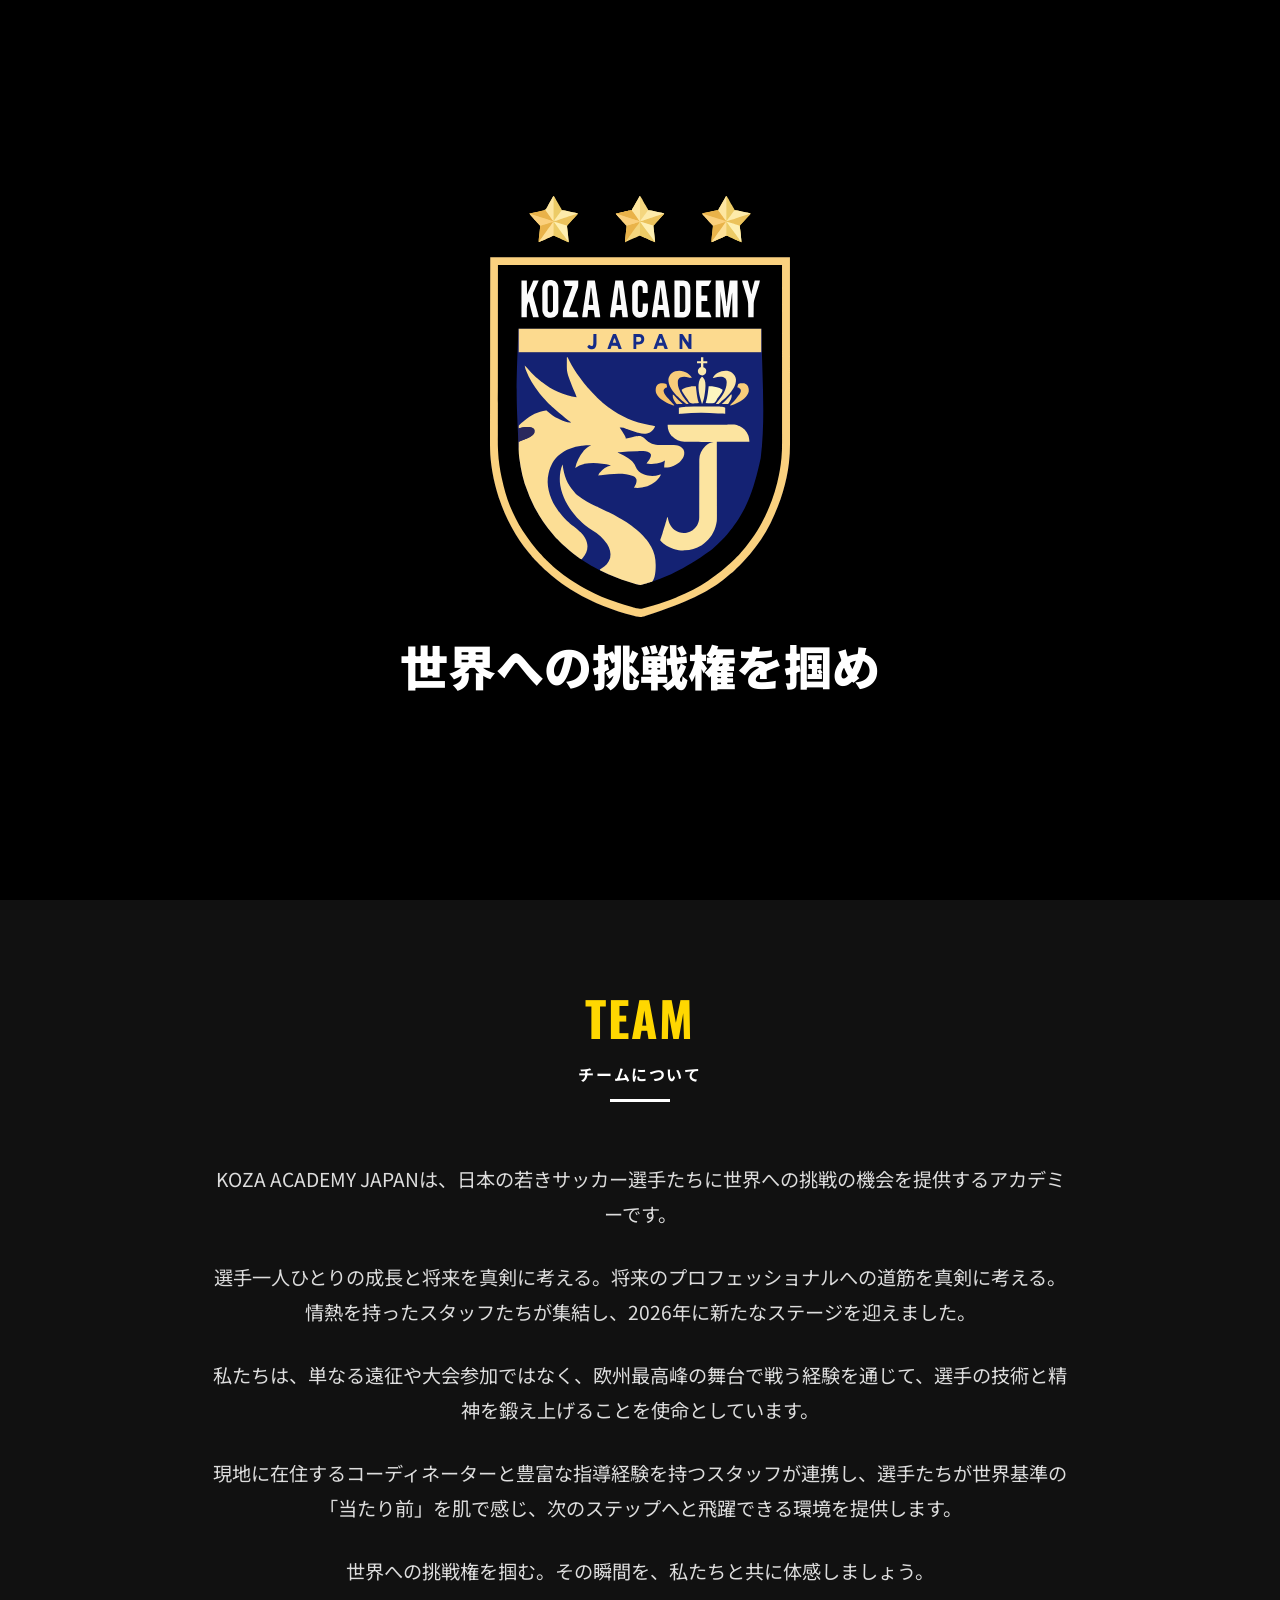
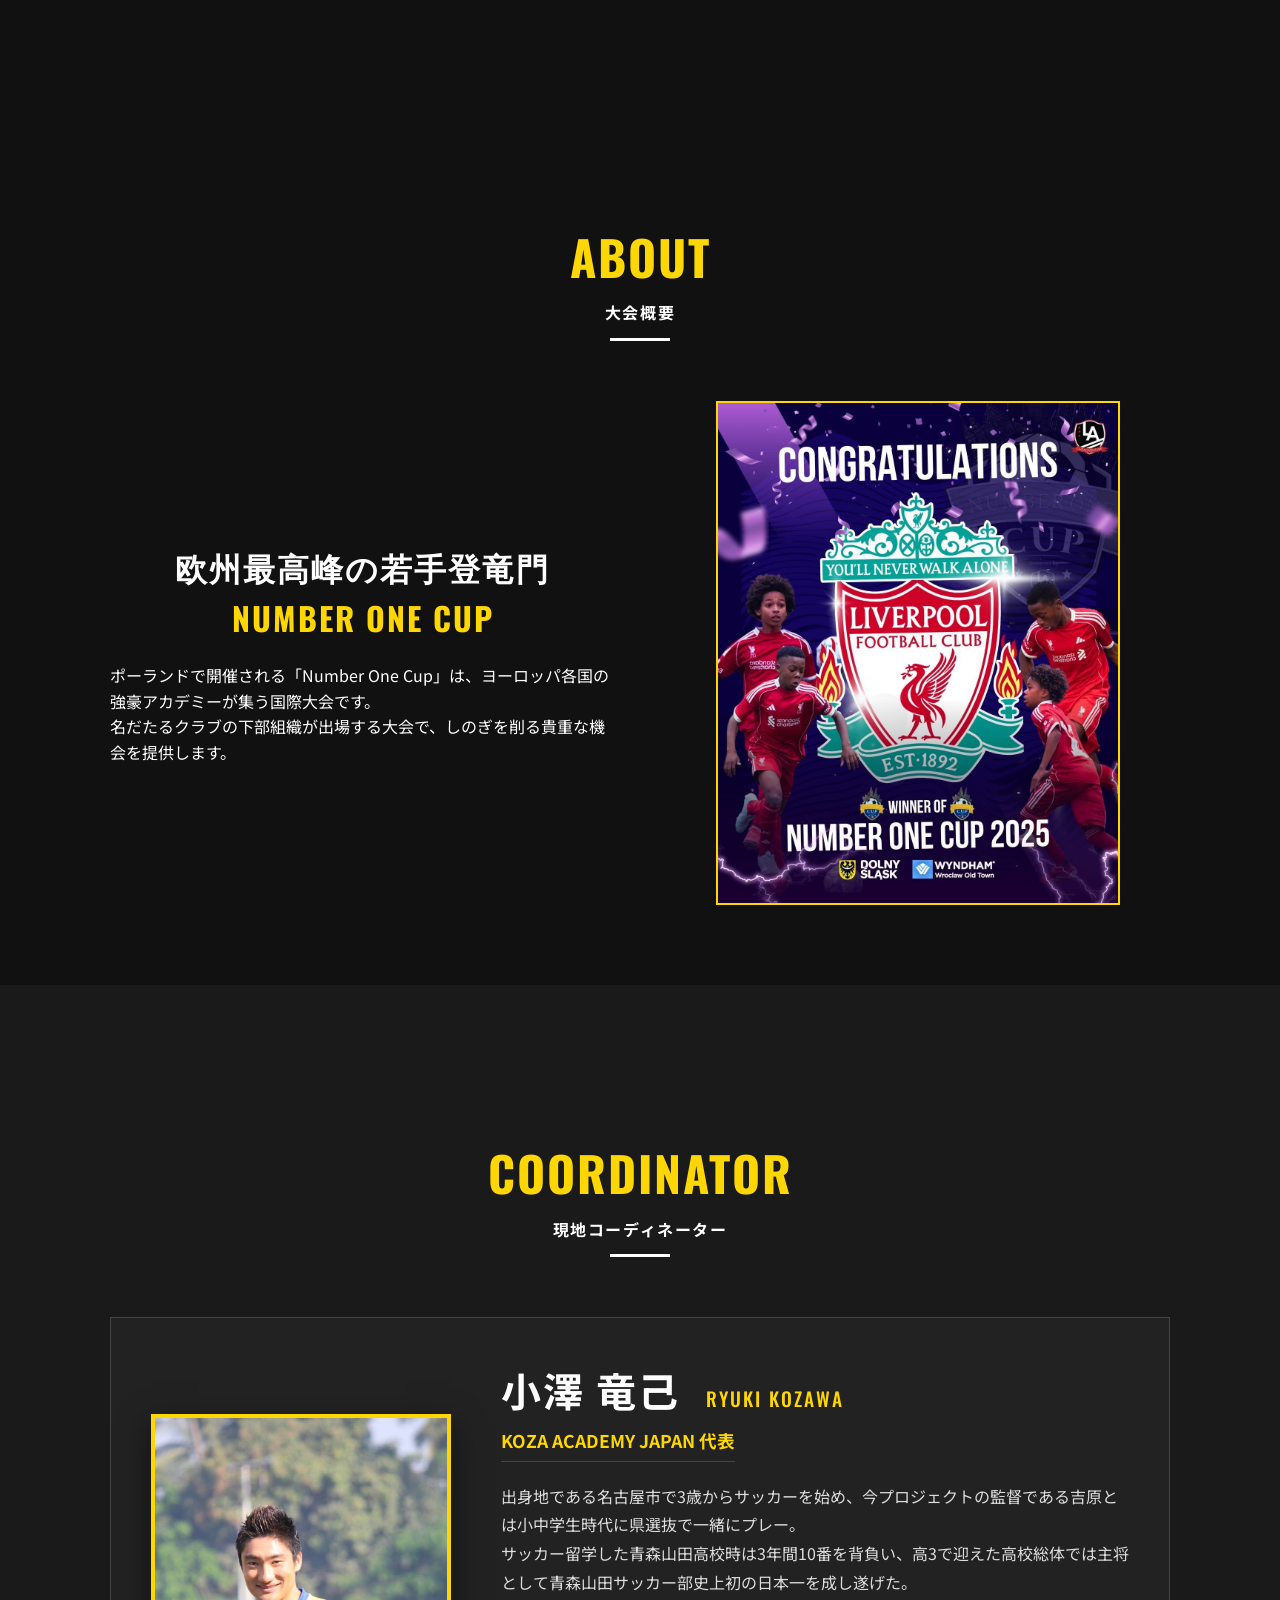
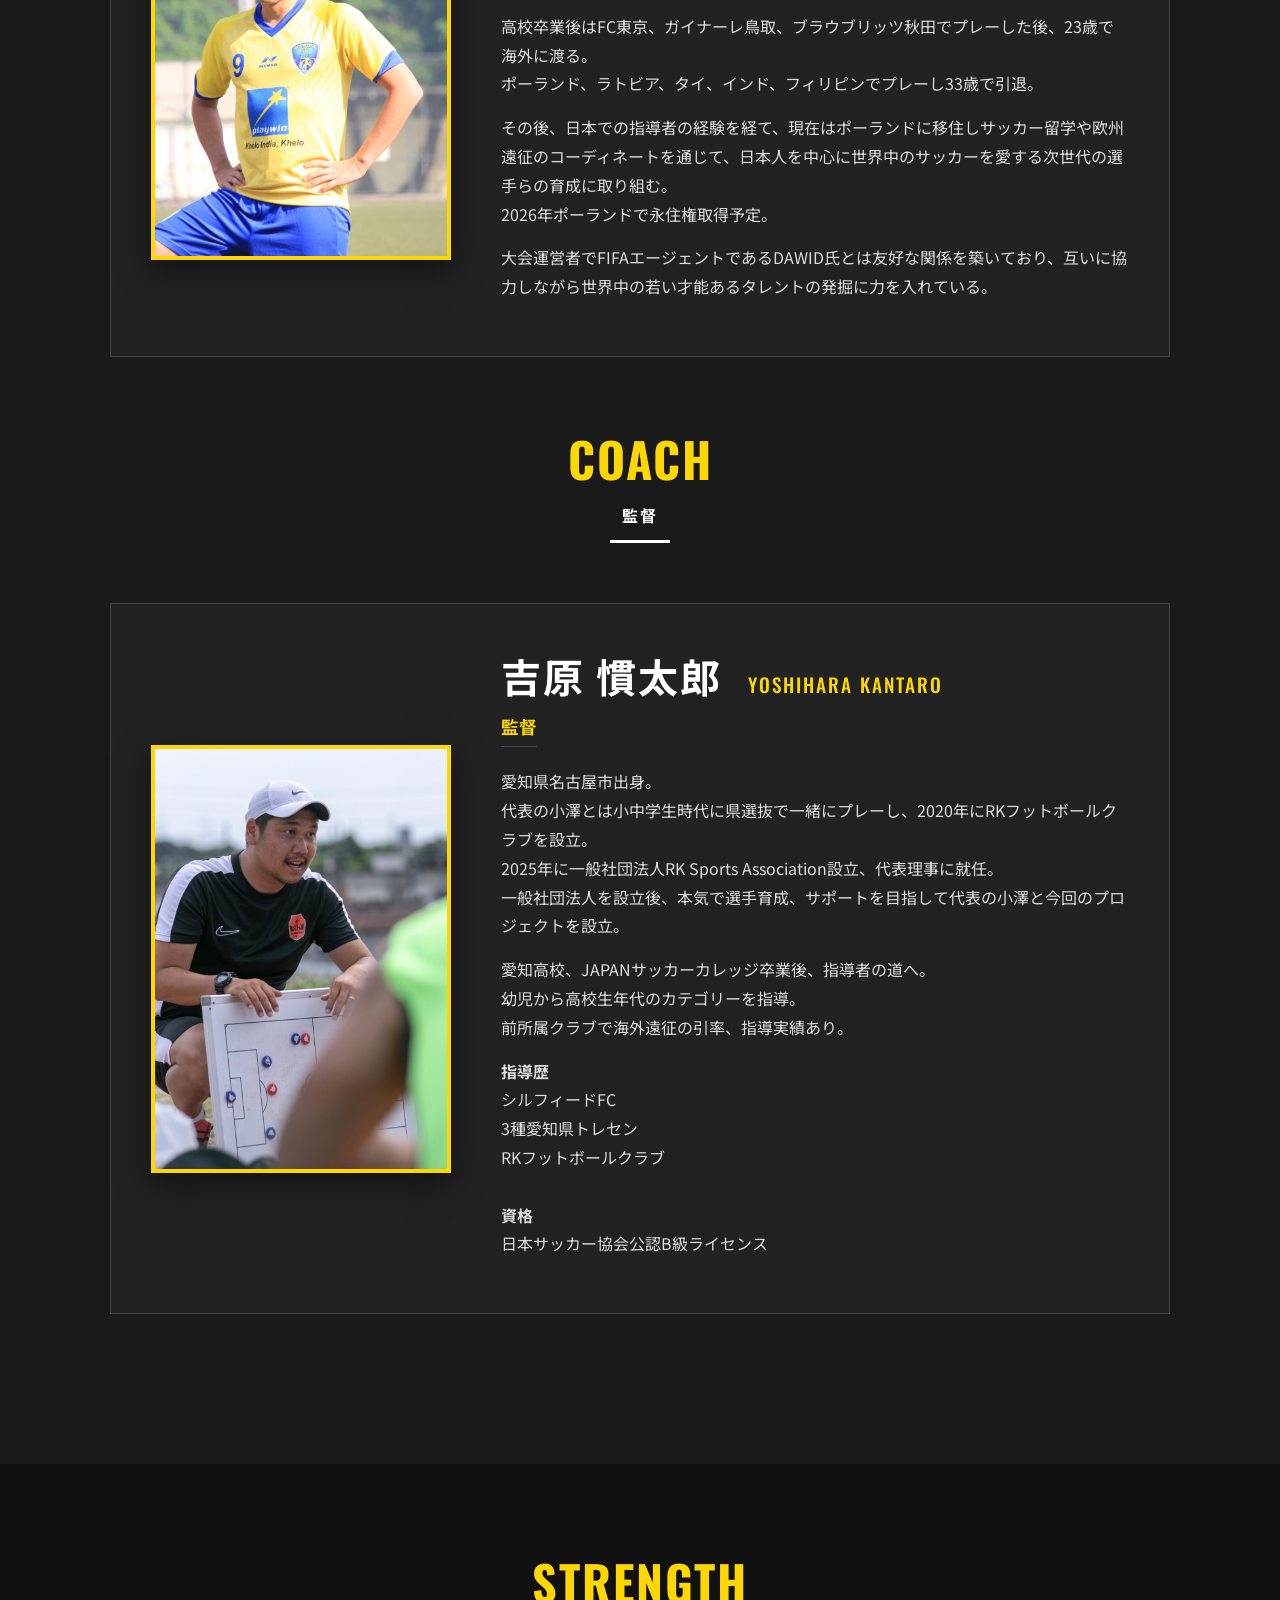
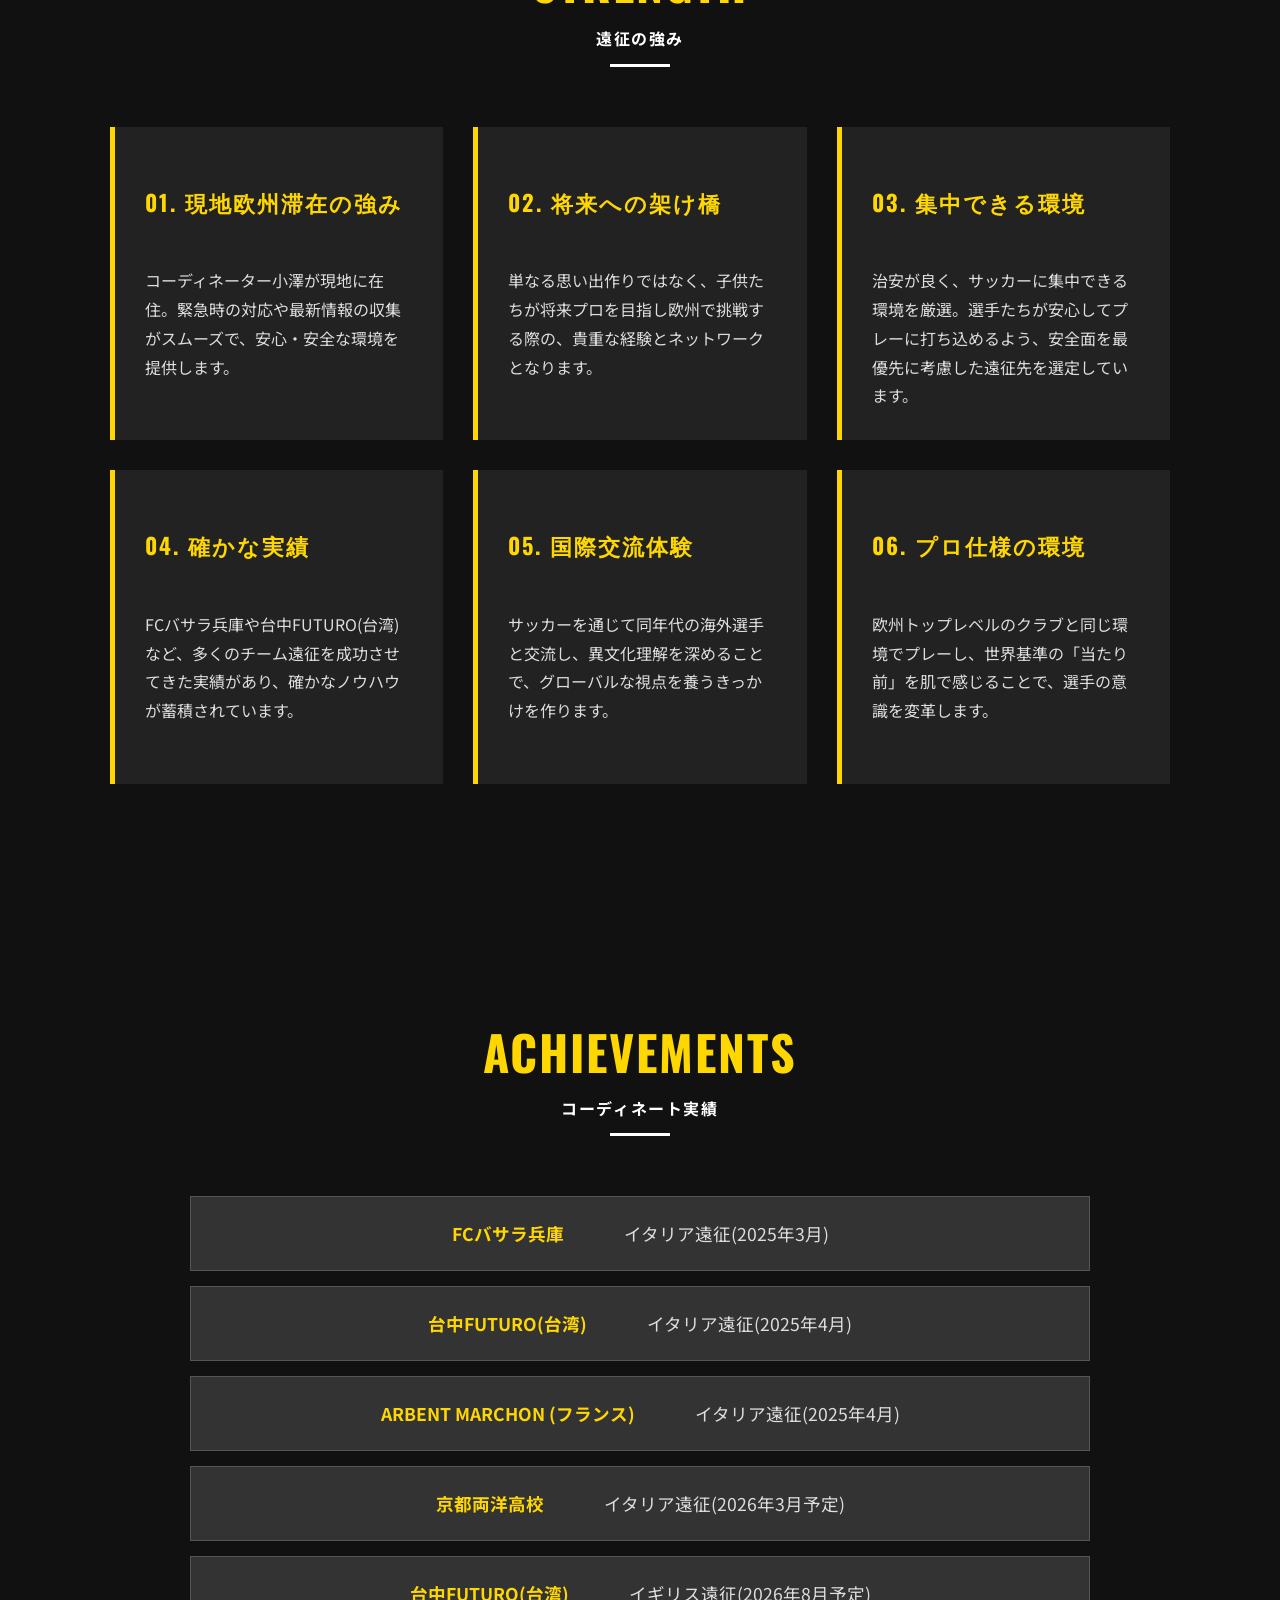
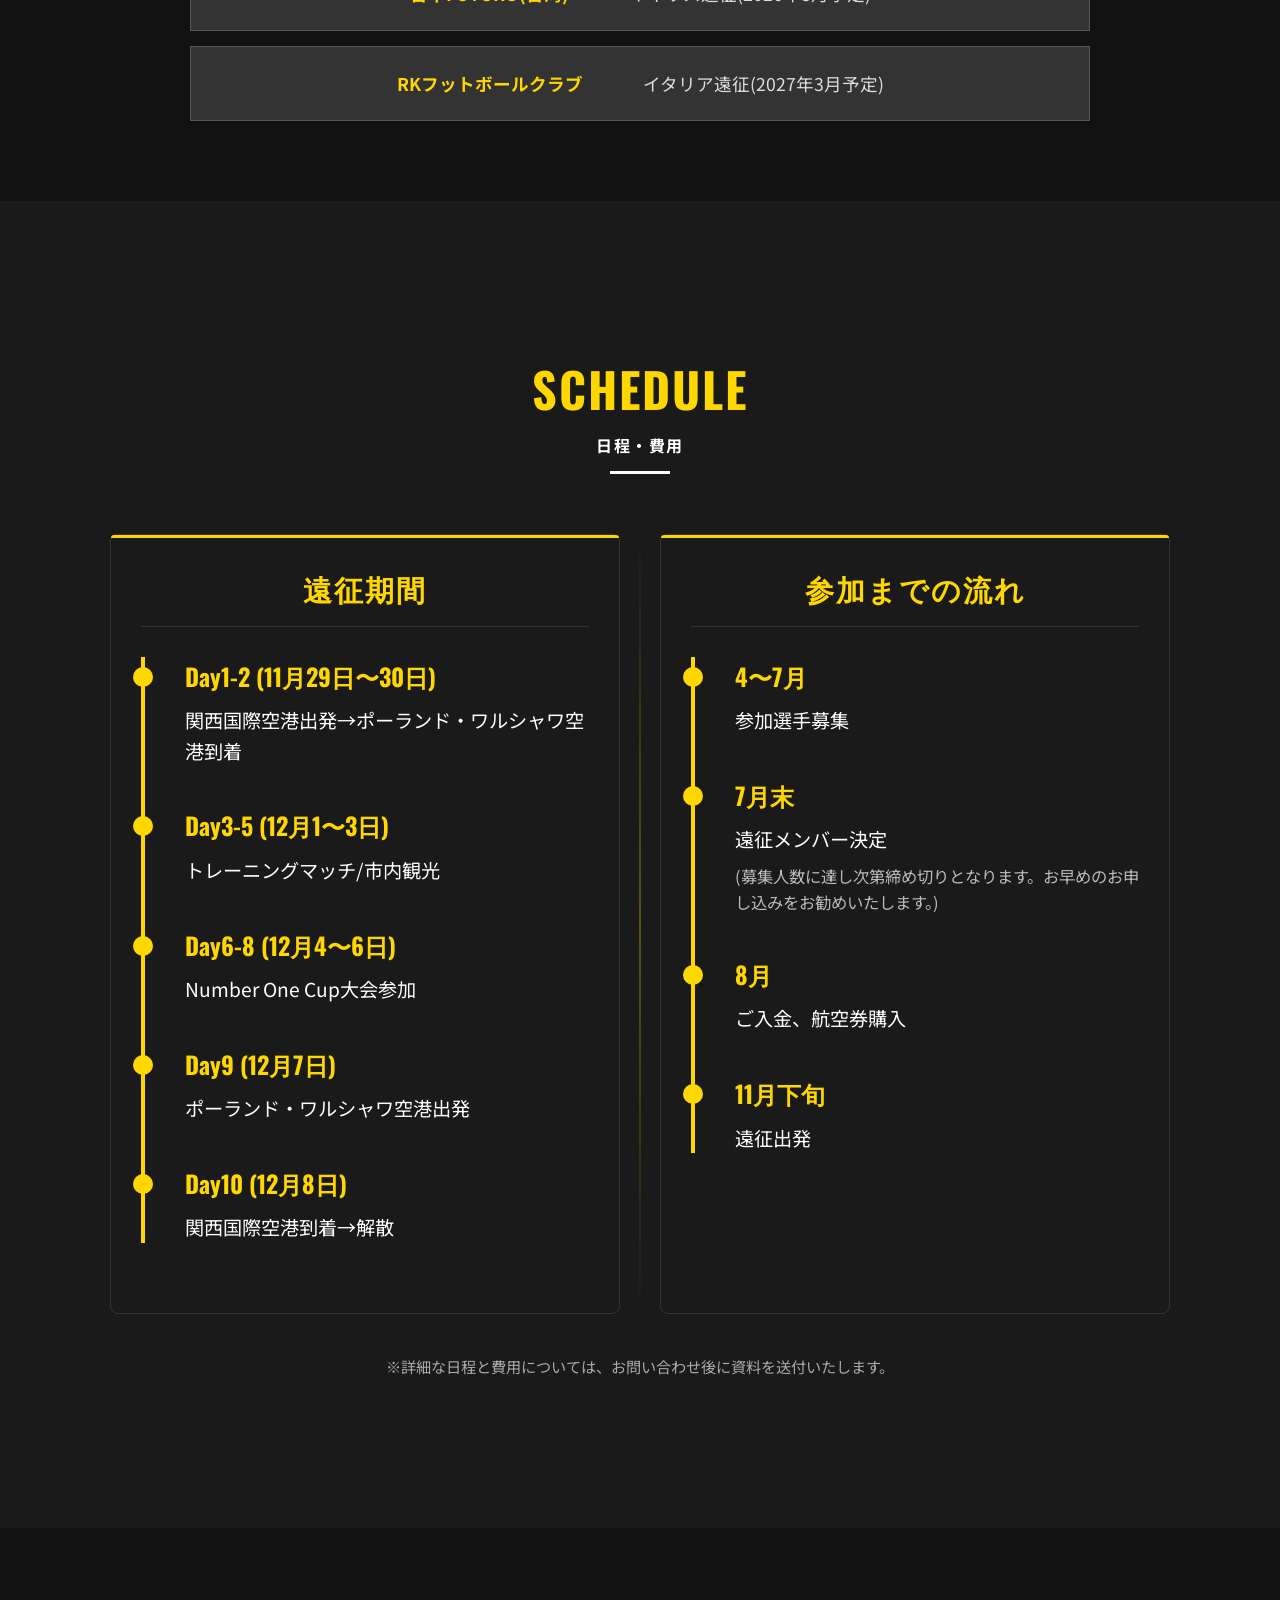
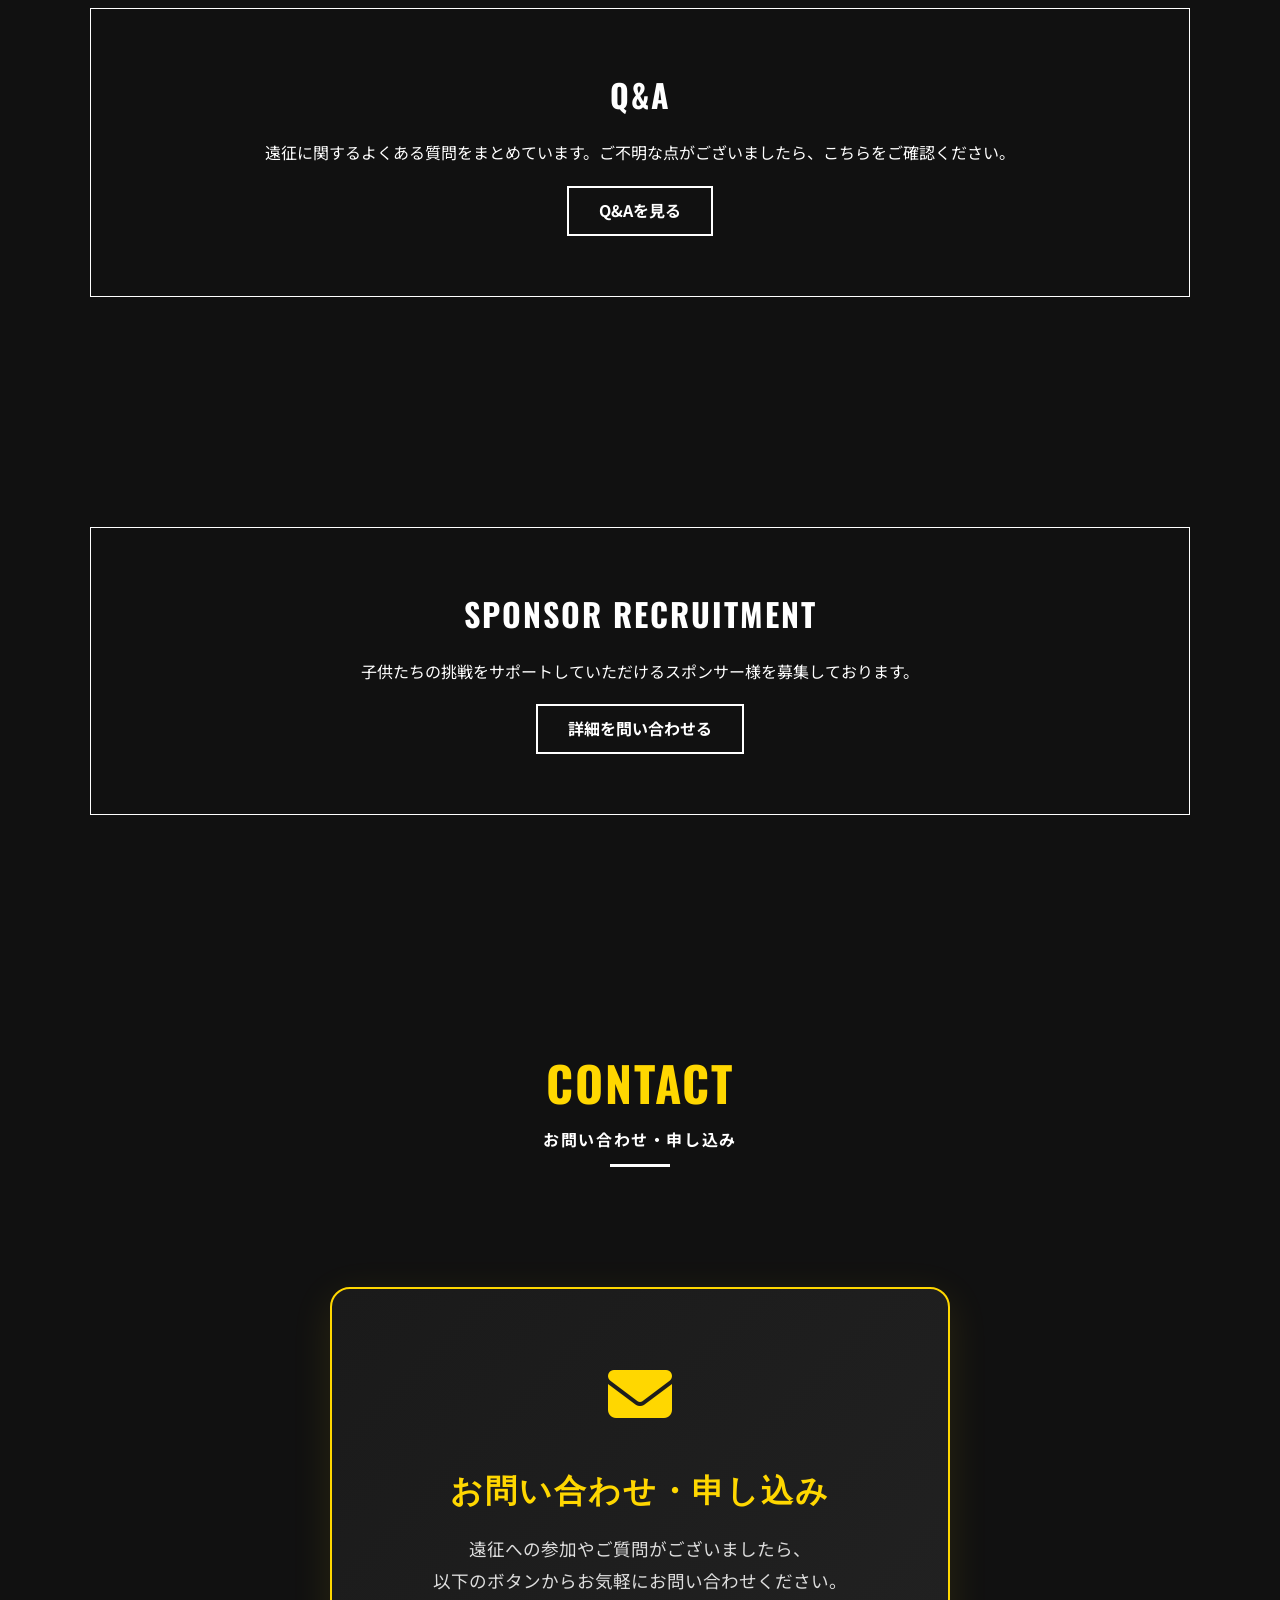
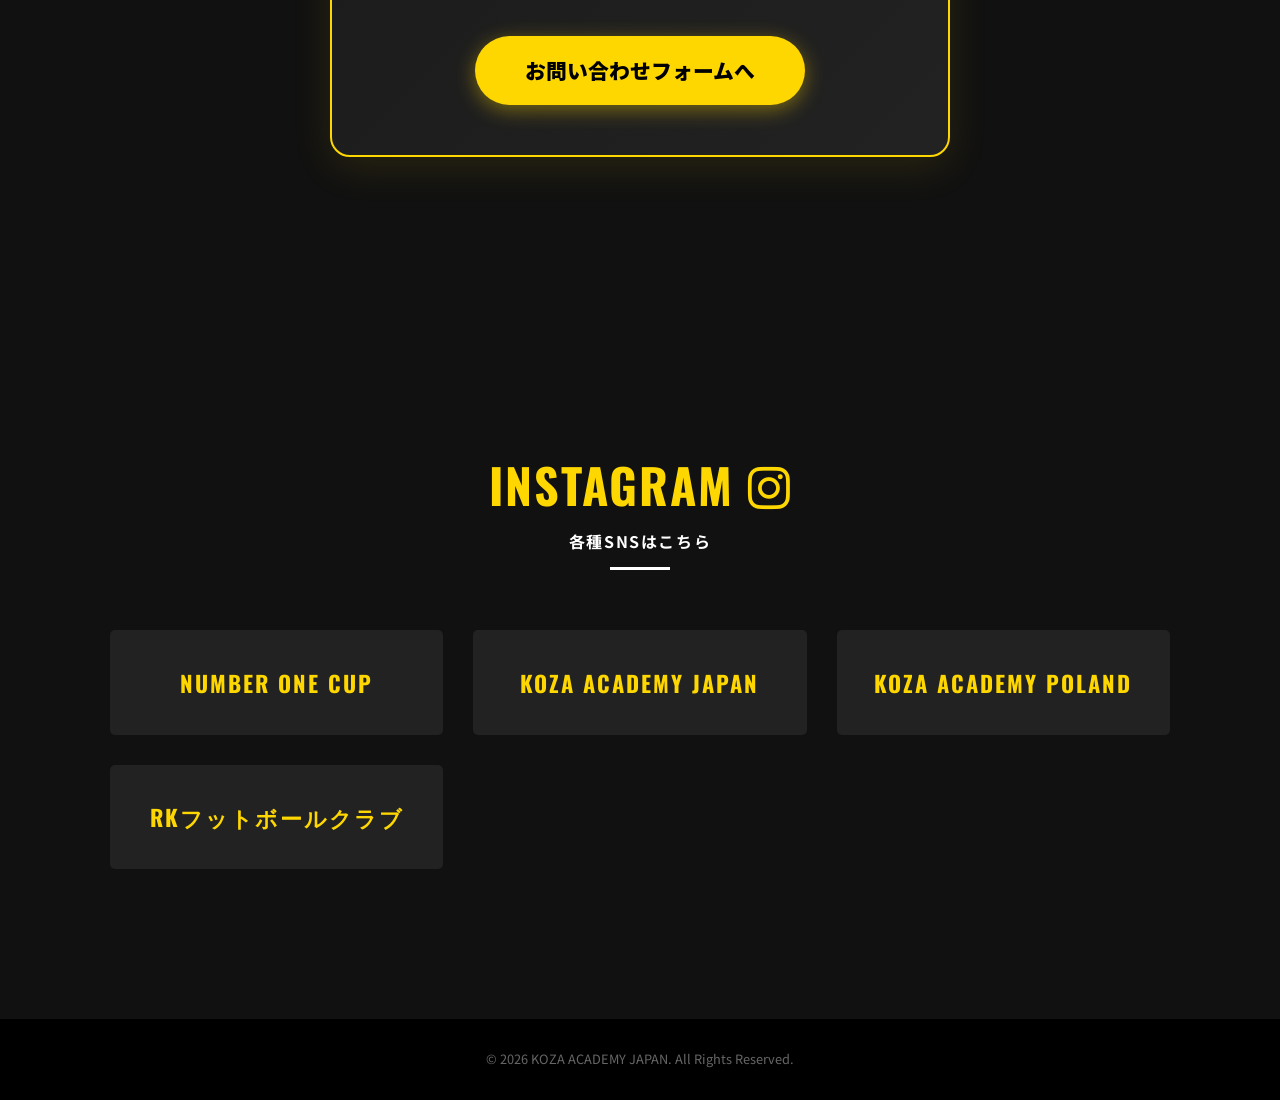
==== commit dd485178: "遠征日程と参加フローを最新スケジュールに更新 遠征期間の各Day表記を日付付きに更新し、参加までの流れを4〜7月募集・7月末メンバー決定の運用に合わせて修正。  Made-with: Cursor" ====
--- a/index.html
+++ b/index.html
@@ -228,7 +228,7 @@
                 </li>
                 <li>
                     <strong>京都両洋高校</strong>
-                    <span>イタリア遠征(2026年3月→ 延期)</span>
+                    <span>イタリア遠征(2026年3月予定)</span>
                 </li>
                 <li>
                     <strong>台中FUTURO(台湾)</strong>
@@ -252,24 +252,24 @@
                         <h3 class="schedule-subtitle">遠征期間</h3>
                         <div class="timeline">
                             <div class="timeline-item">
-                                <span class="date">Day 1-2</span>
-                                <span class="content">日本出発→ポーランド到着</span>
-                            </div>
-                            <div class="timeline-item">
-                                <span class="date">Day 3-5</span>
+                                <span class="date">Day1-2 (11月29日〜30日)</span>
+                                <span class="content">関西国際空港出発→ポーランド・ワルシャワ空港到着</span>
+                            </div>
+                            <div class="timeline-item">
+                                <span class="date">Day3-5 (12月1〜3日)</span>
                                 <span class="content">トレーニングマッチ/市内観光</span>
                             </div>
                             <div class="timeline-item">
-                                <span class="date">Day 6-8</span>
+                                <span class="date">Day6-8 (12月4〜6日)</span>
                                 <span class="content">Number One Cup大会参加</span>
                             </div>
                             <div class="timeline-item">
-                                <span class="date">Day 9</span>
-                                <span class="content">現地出発</span>
-                            </div>
-                            <div class="timeline-item">
-                                <span class="date">Day 10</span>
-                                <span class="content">日本帰国</span>
+                                <span class="date">Day9 (12月7日)</span>
+                                <span class="content">ポーランド・ワルシャワ空港出発</span>
+                            </div>
+                            <div class="timeline-item">
+                                <span class="date">Day10 (12月8日)</span>
+                                <span class="content">関西国際空港到着→解散</span>
                             </div>
                         </div>
                     </div>
@@ -277,19 +277,15 @@
                         <h3 class="schedule-subtitle">参加までの流れ</h3>
                         <div class="timeline">
                             <div class="timeline-item">
-                                <span class="date">2月〜6月</span>
-                                <span class="content">セレクション募集</span>
-                            </div>
-                            <div class="timeline-item">
-                                <span class="date">6月</span>
+                                <span class="date">4〜7月</span>
+                                <span class="content">参加選手募集</span>
+                            </div>
+                            <div class="timeline-item">
+                                <span class="date">7月末</span>
                                 <span class="content">
-                                  セレクション実施<br>
-                                  （関東・東海・関西）
+                                    遠征メンバー決定<br>
+                                    <span class="timeline-note">(募集人数に達し次第締め切りとなります。お早めのお申し込みをお勧めいたします。)</span>
                                 </span>
-                            </div>
-                            <div class="timeline-item">
-                                <span class="date">7月</span>
-                                <span class="content">メンバー決定</span>
                             </div>
                             <div class="timeline-item">
                                 <span class="date">8月</span>
--- a/style.css
+++ b/style.css
@@ -614,6 +614,14 @@
     font-size: 1.2rem; /* フォントサイズUP */
 }
 
+.timeline-note {
+    display: block;
+    margin-top: 8px;
+    font-size: 0.85em;
+    color: #bbb;
+    line-height: 1.6;
+}
+
 /* QA */
 .qa-list {
     max-width: 800px;
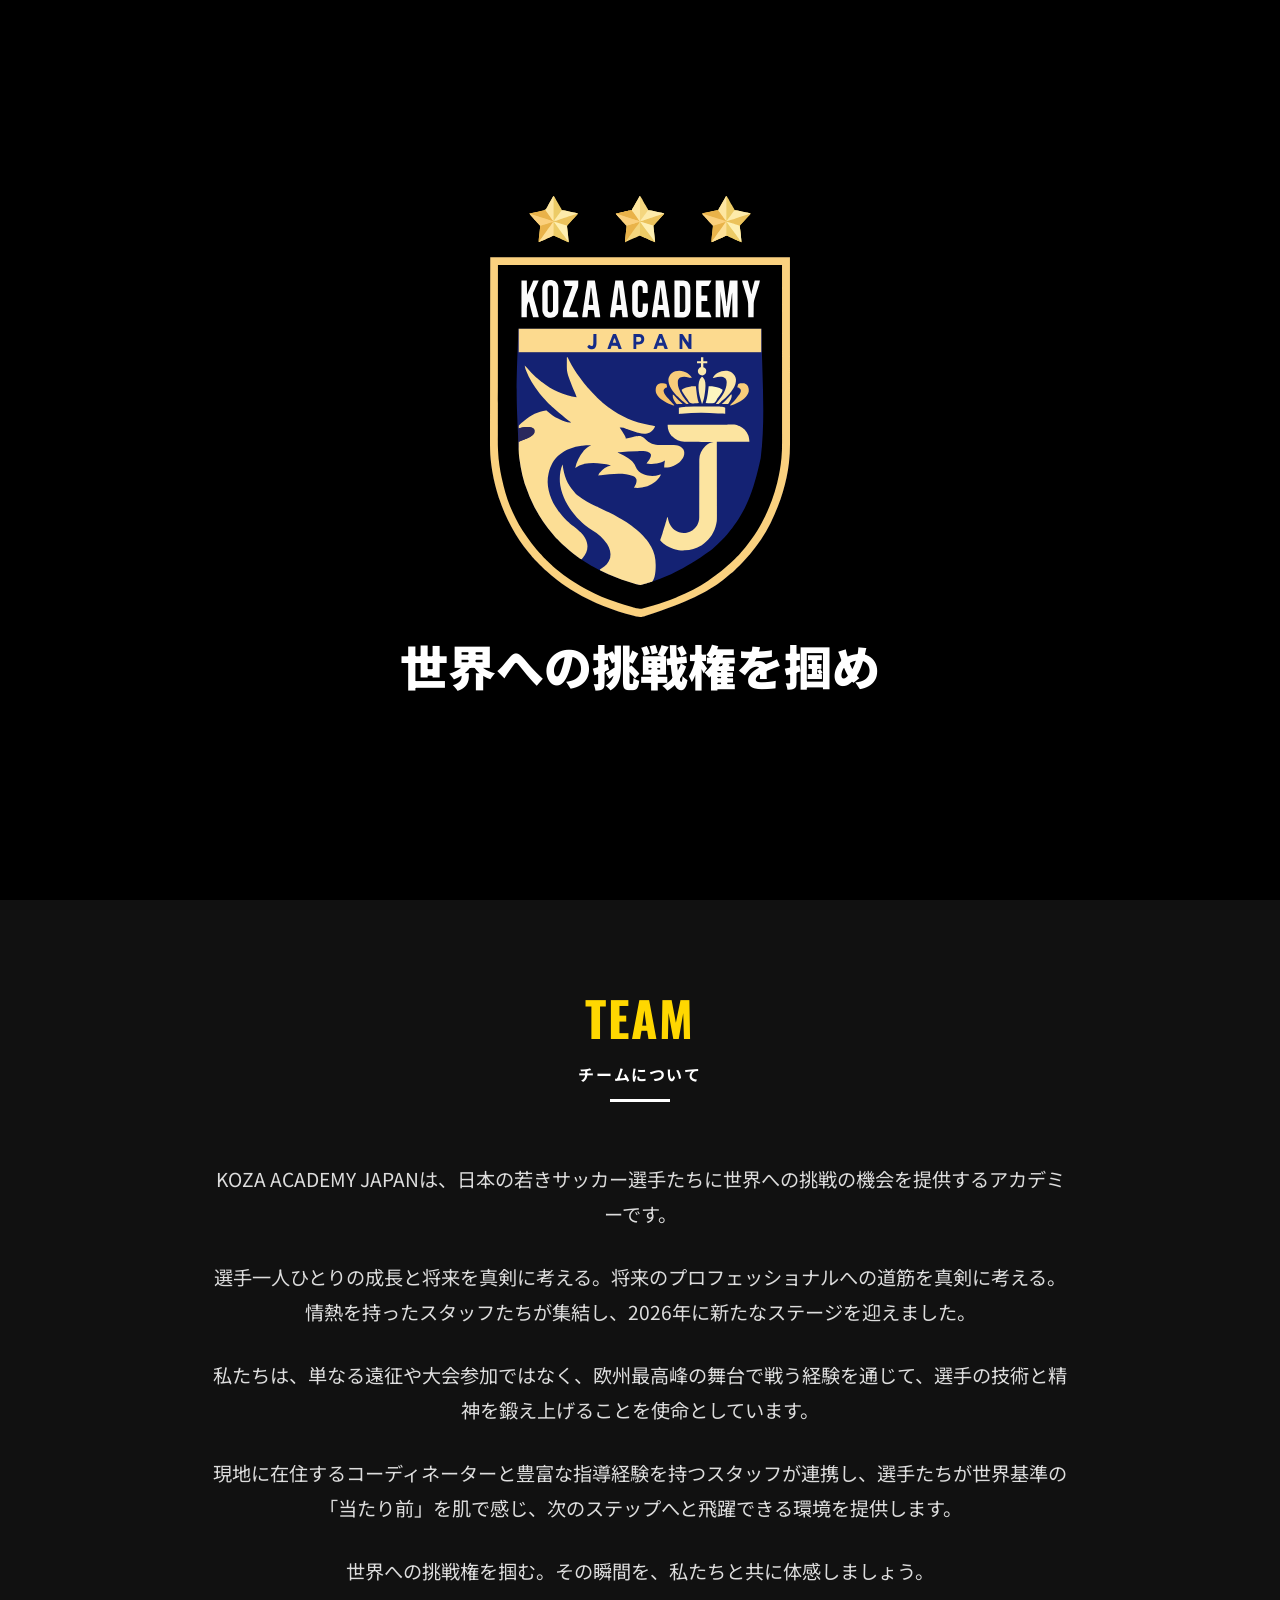
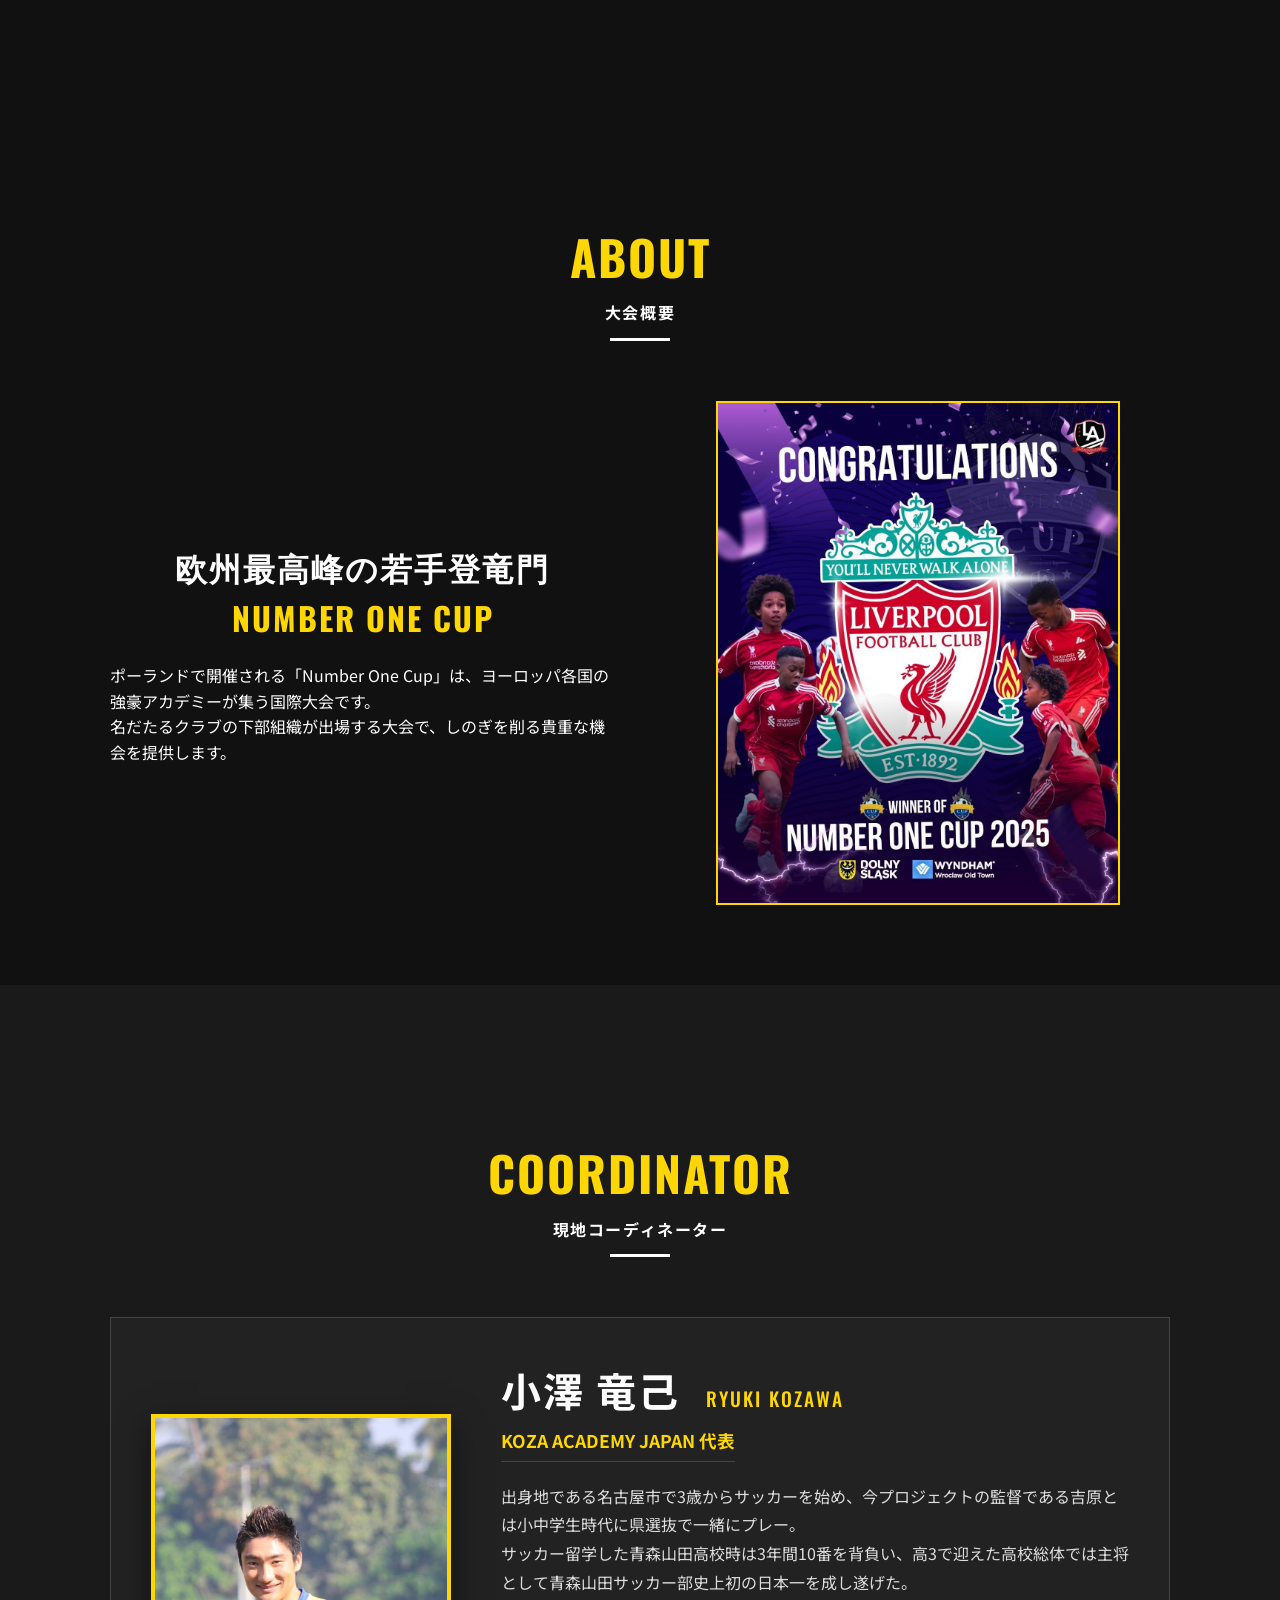
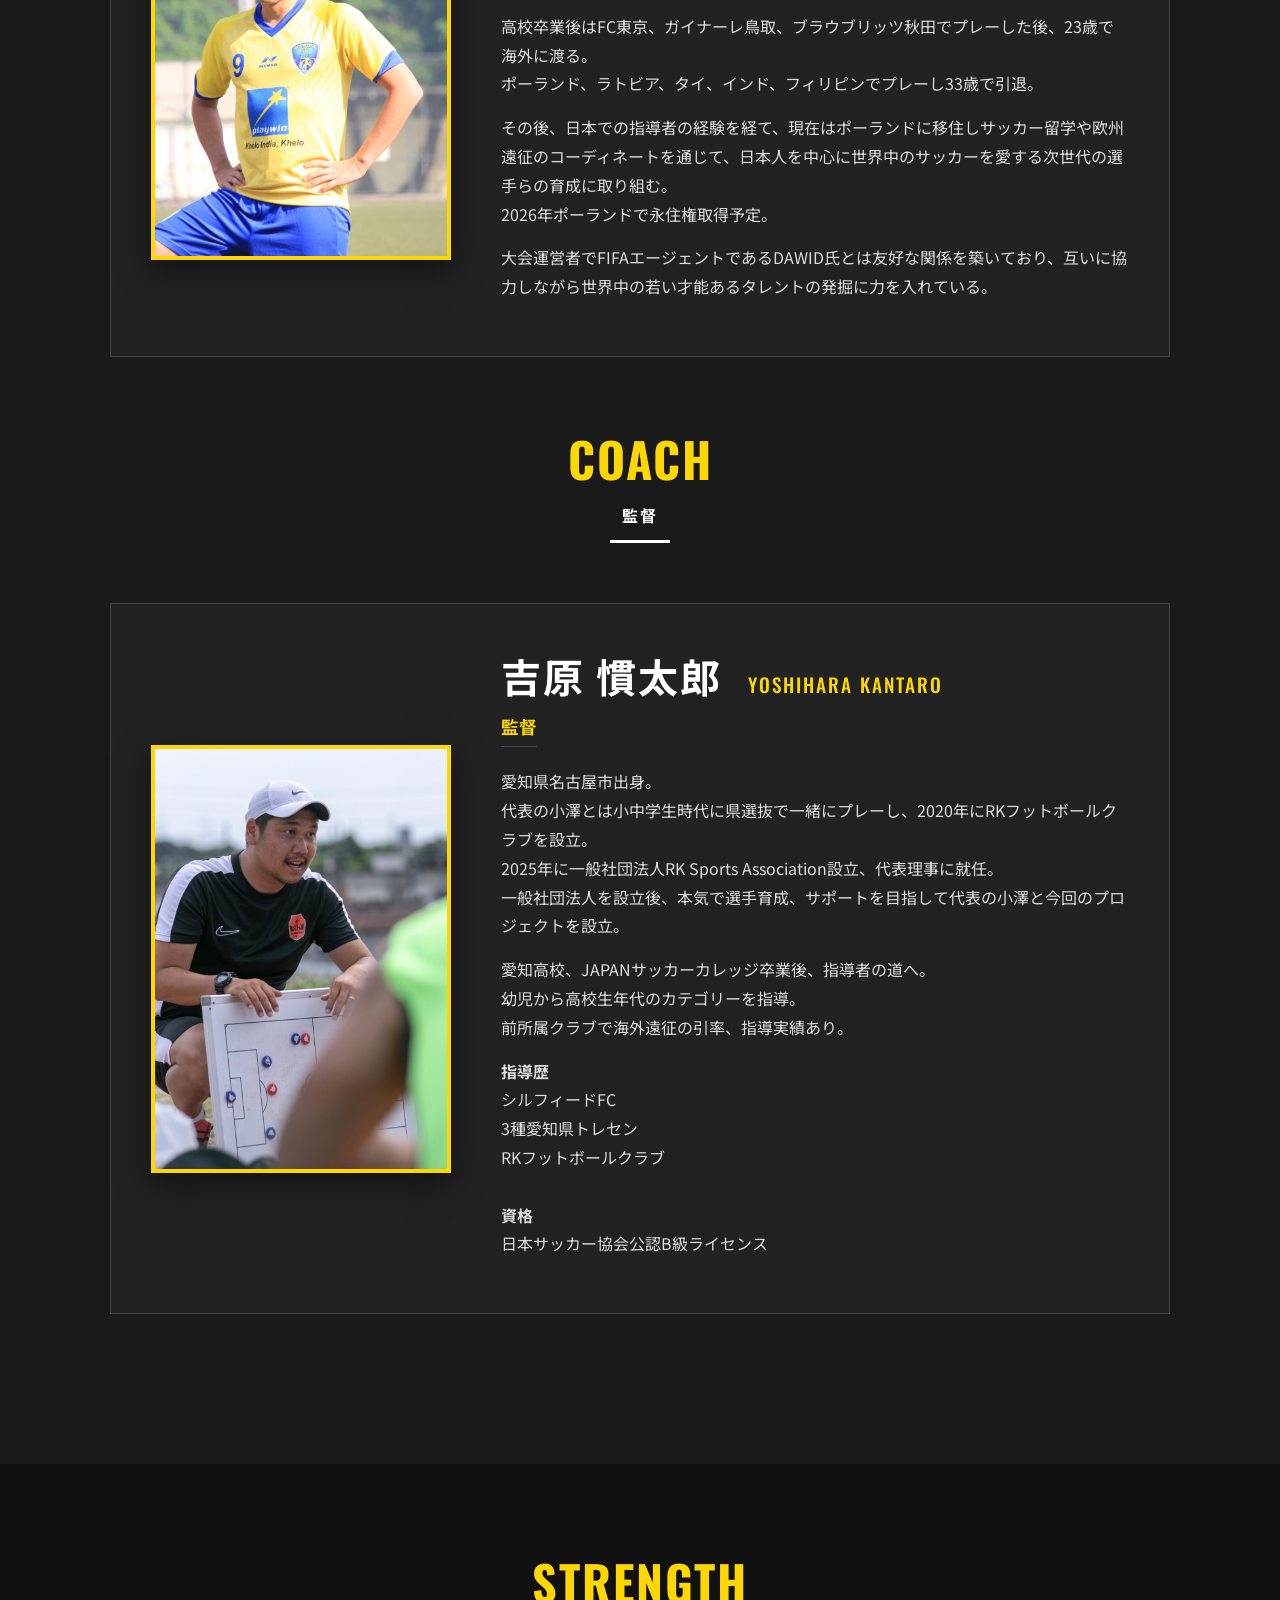
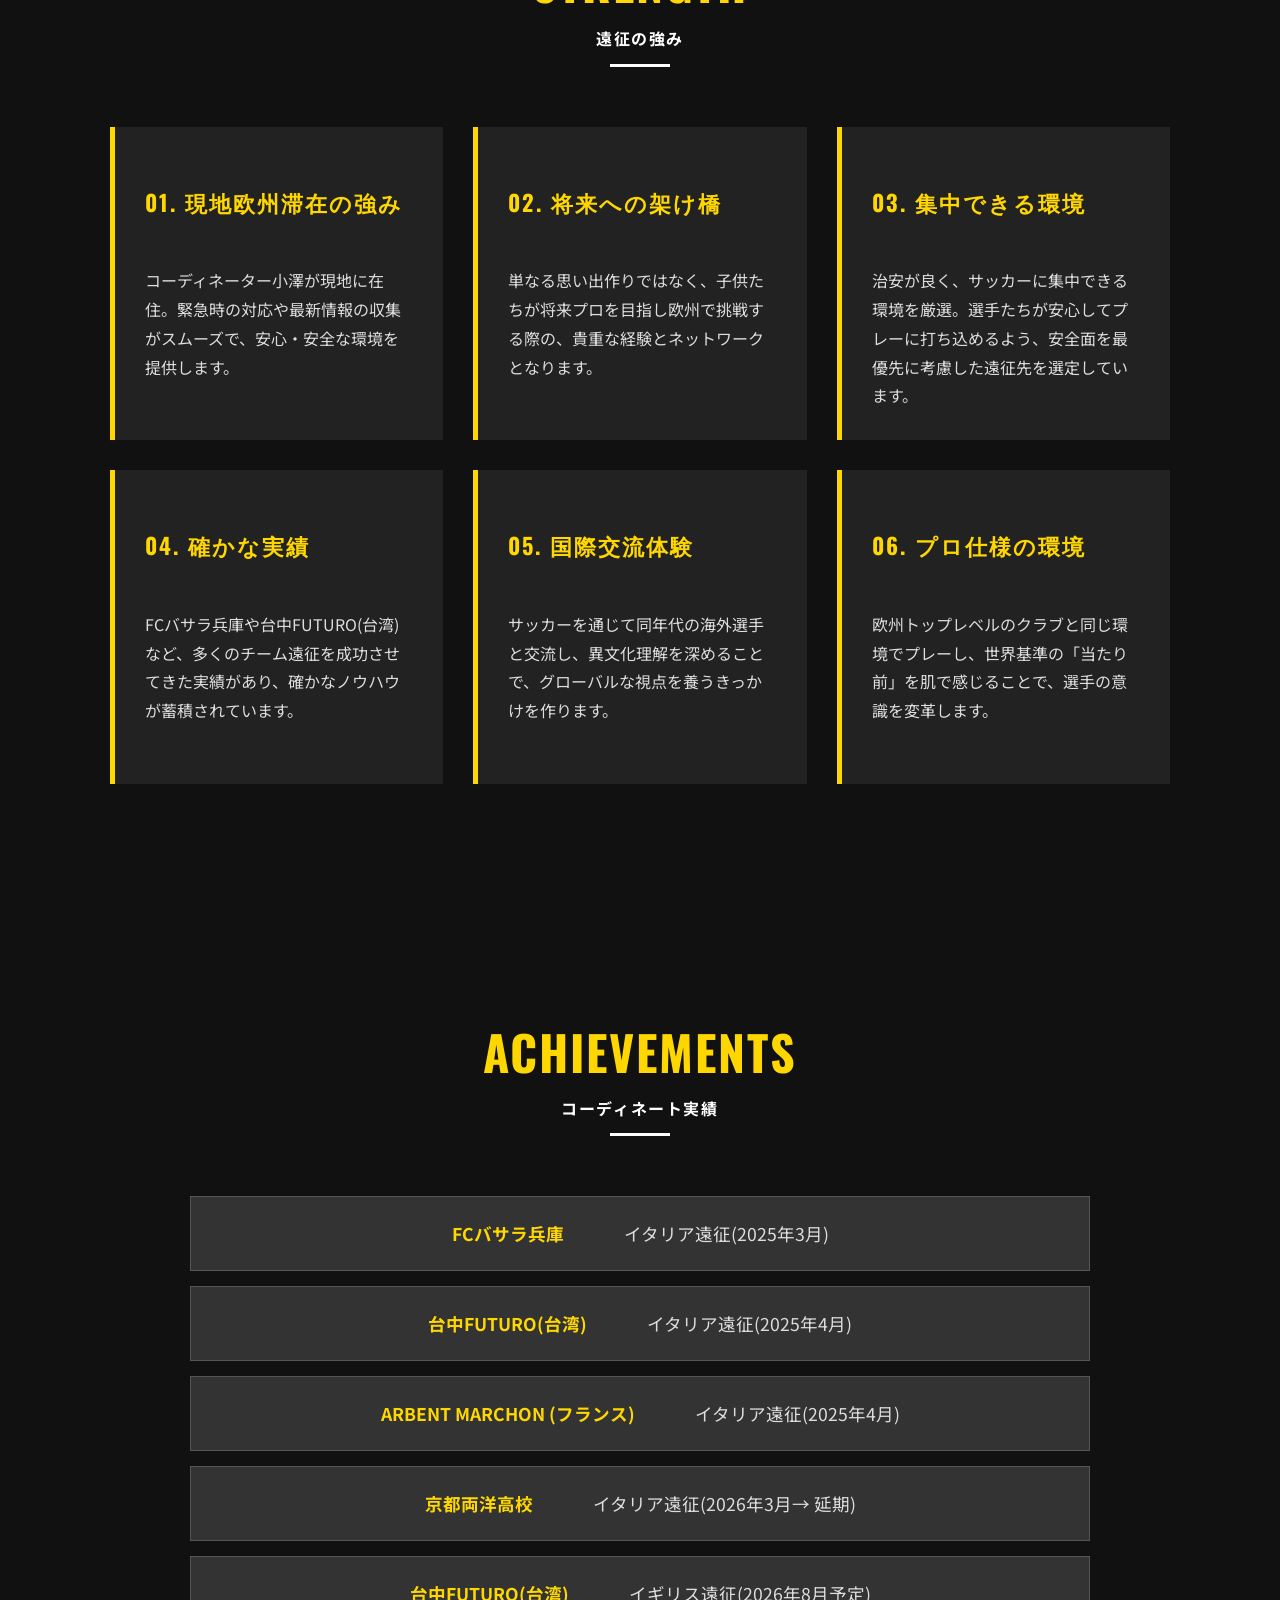
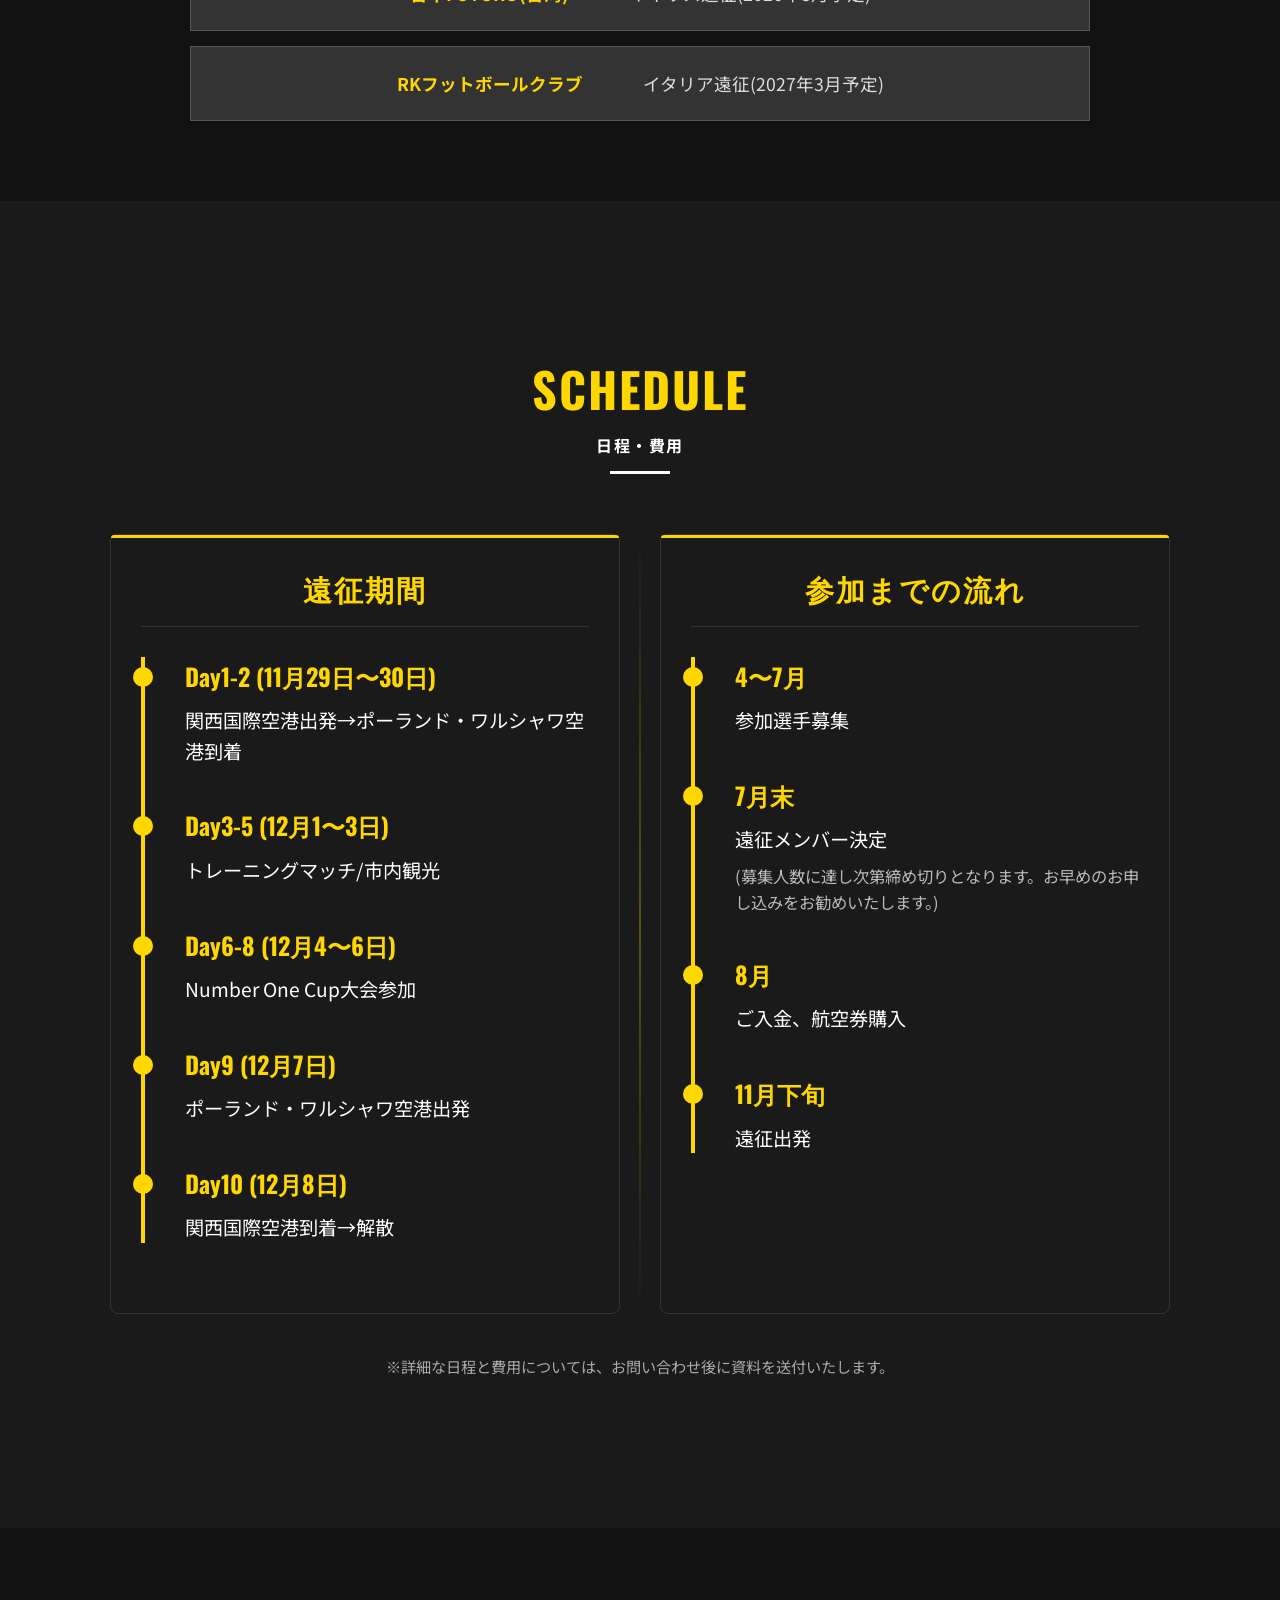
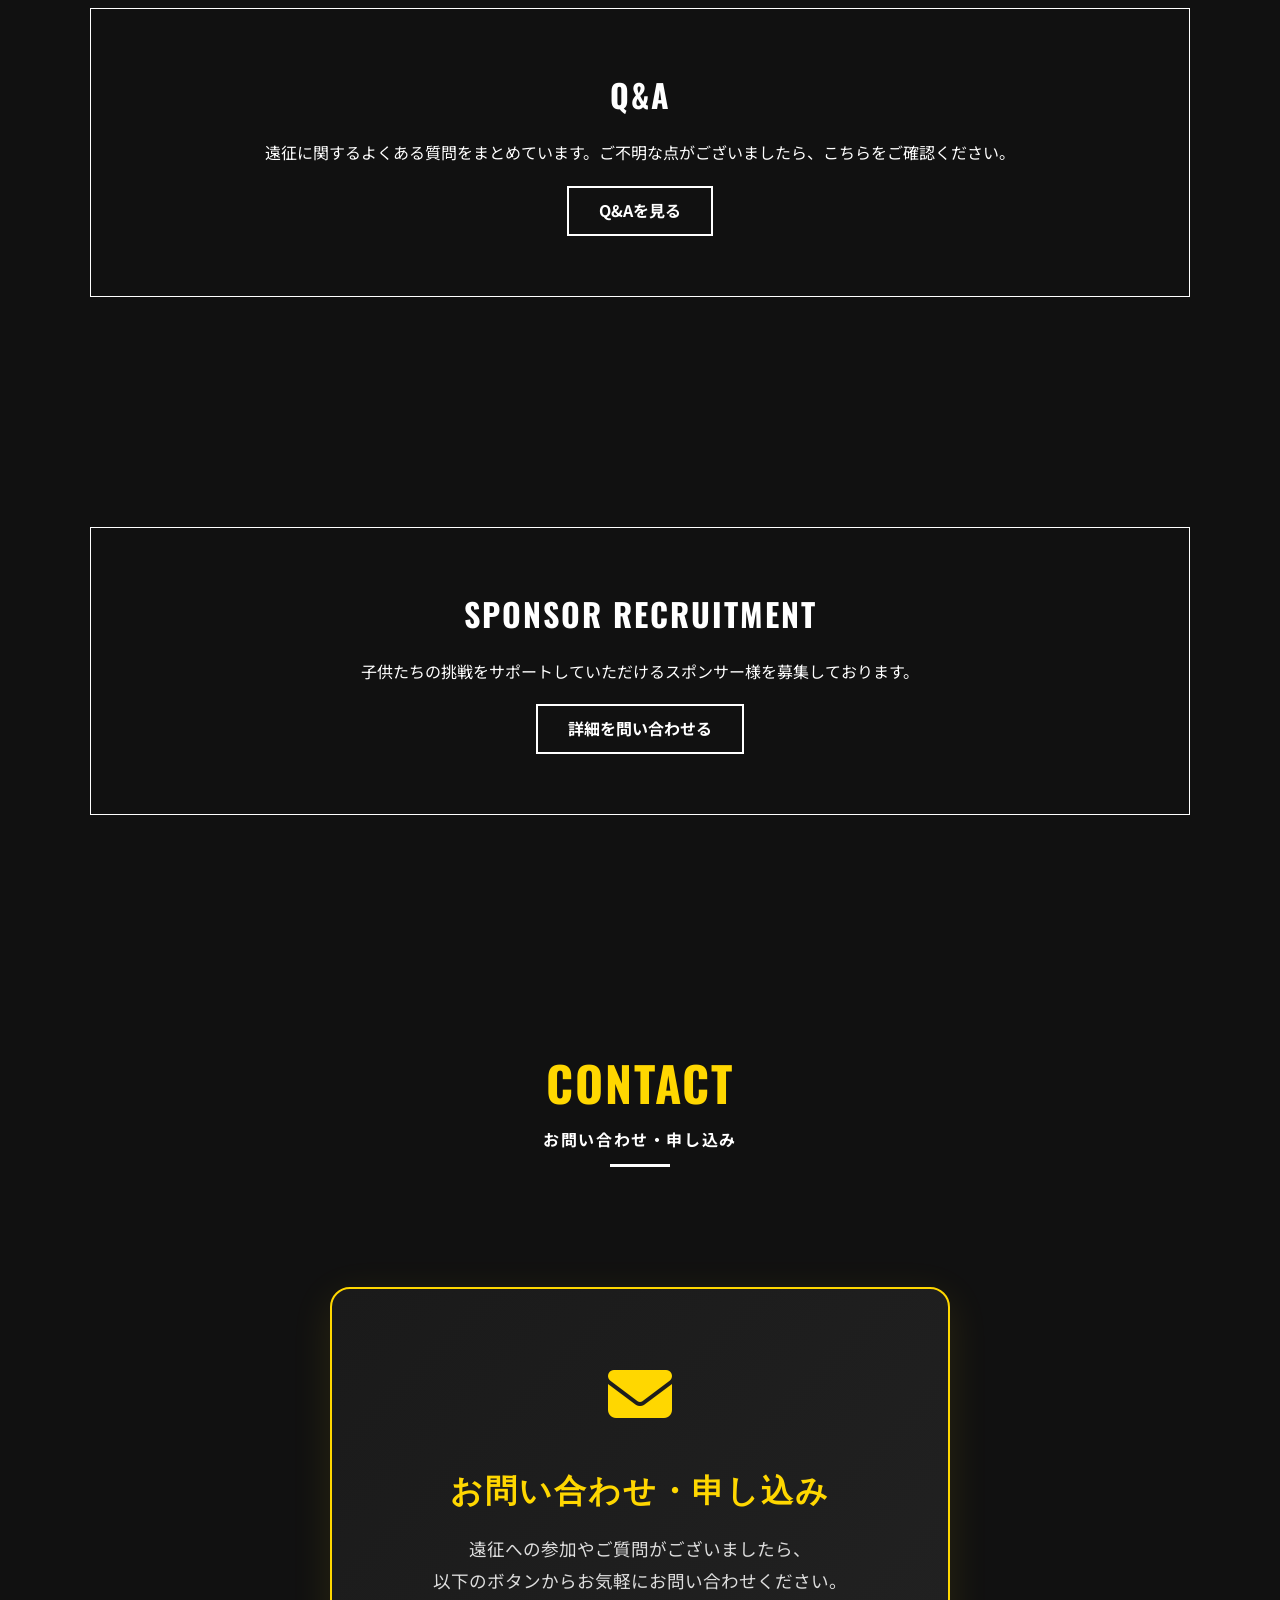
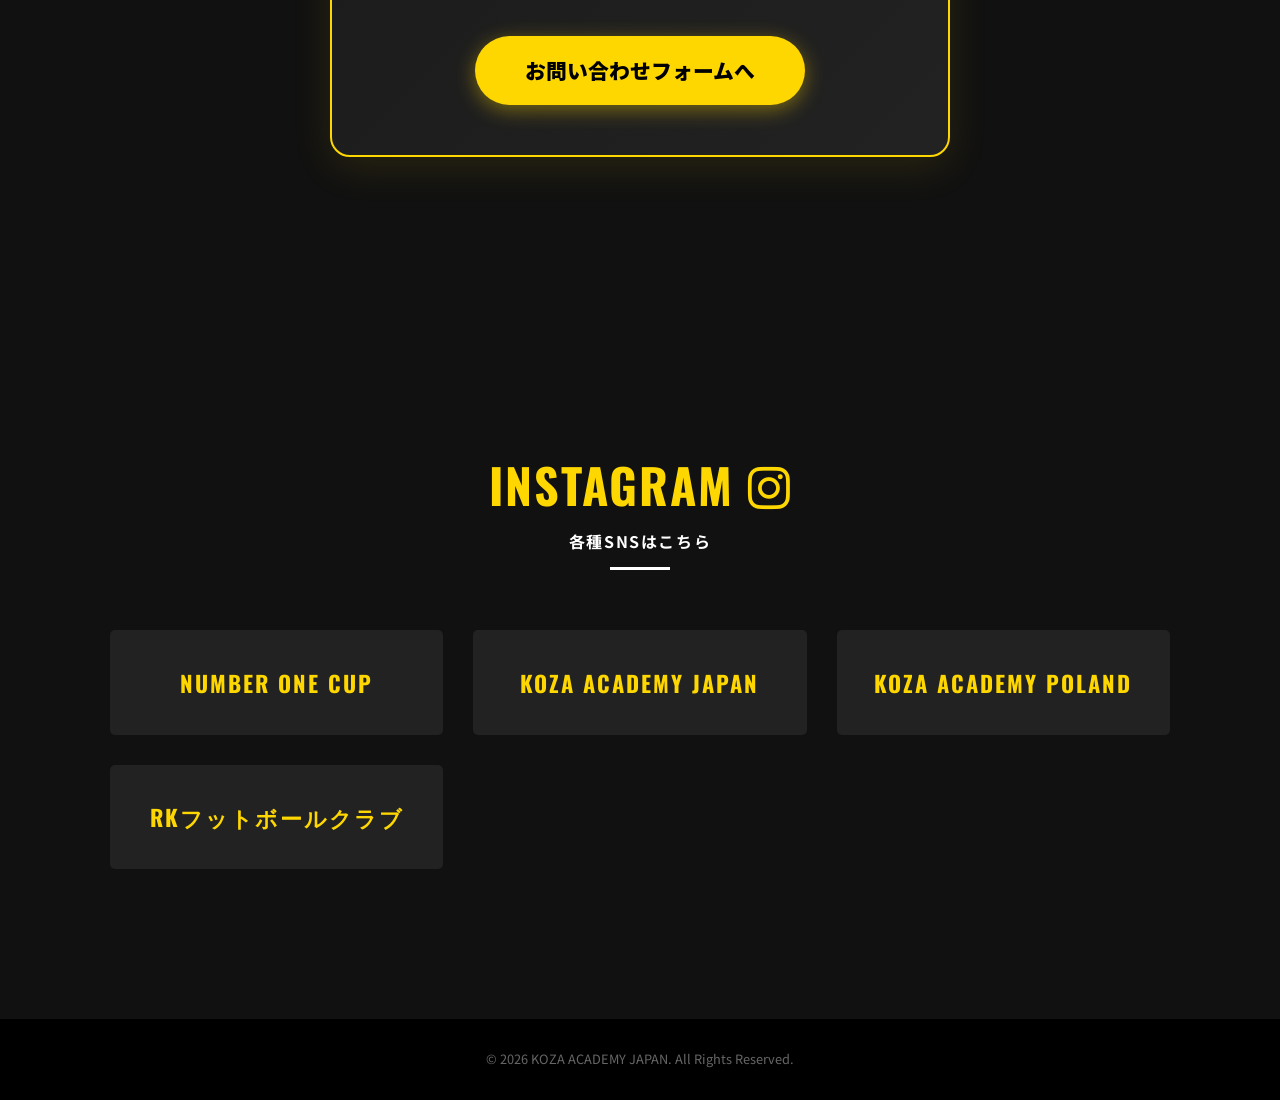
==== commit 750db7eb: "Merge branch 'main' of https://github.com/kubogengen114/soccer_team_ensei" ====
--- a/index.html
+++ b/index.html
@@ -228,7 +228,7 @@
                 </li>
                 <li>
                     <strong>京都両洋高校</strong>
-                    <span>イタリア遠征(2026年3月予定)</span>
+                    <span>イタリア遠征(2026年3月→ 延期)</span>
                 </li>
                 <li>
                     <strong>台中FUTURO(台湾)</strong>
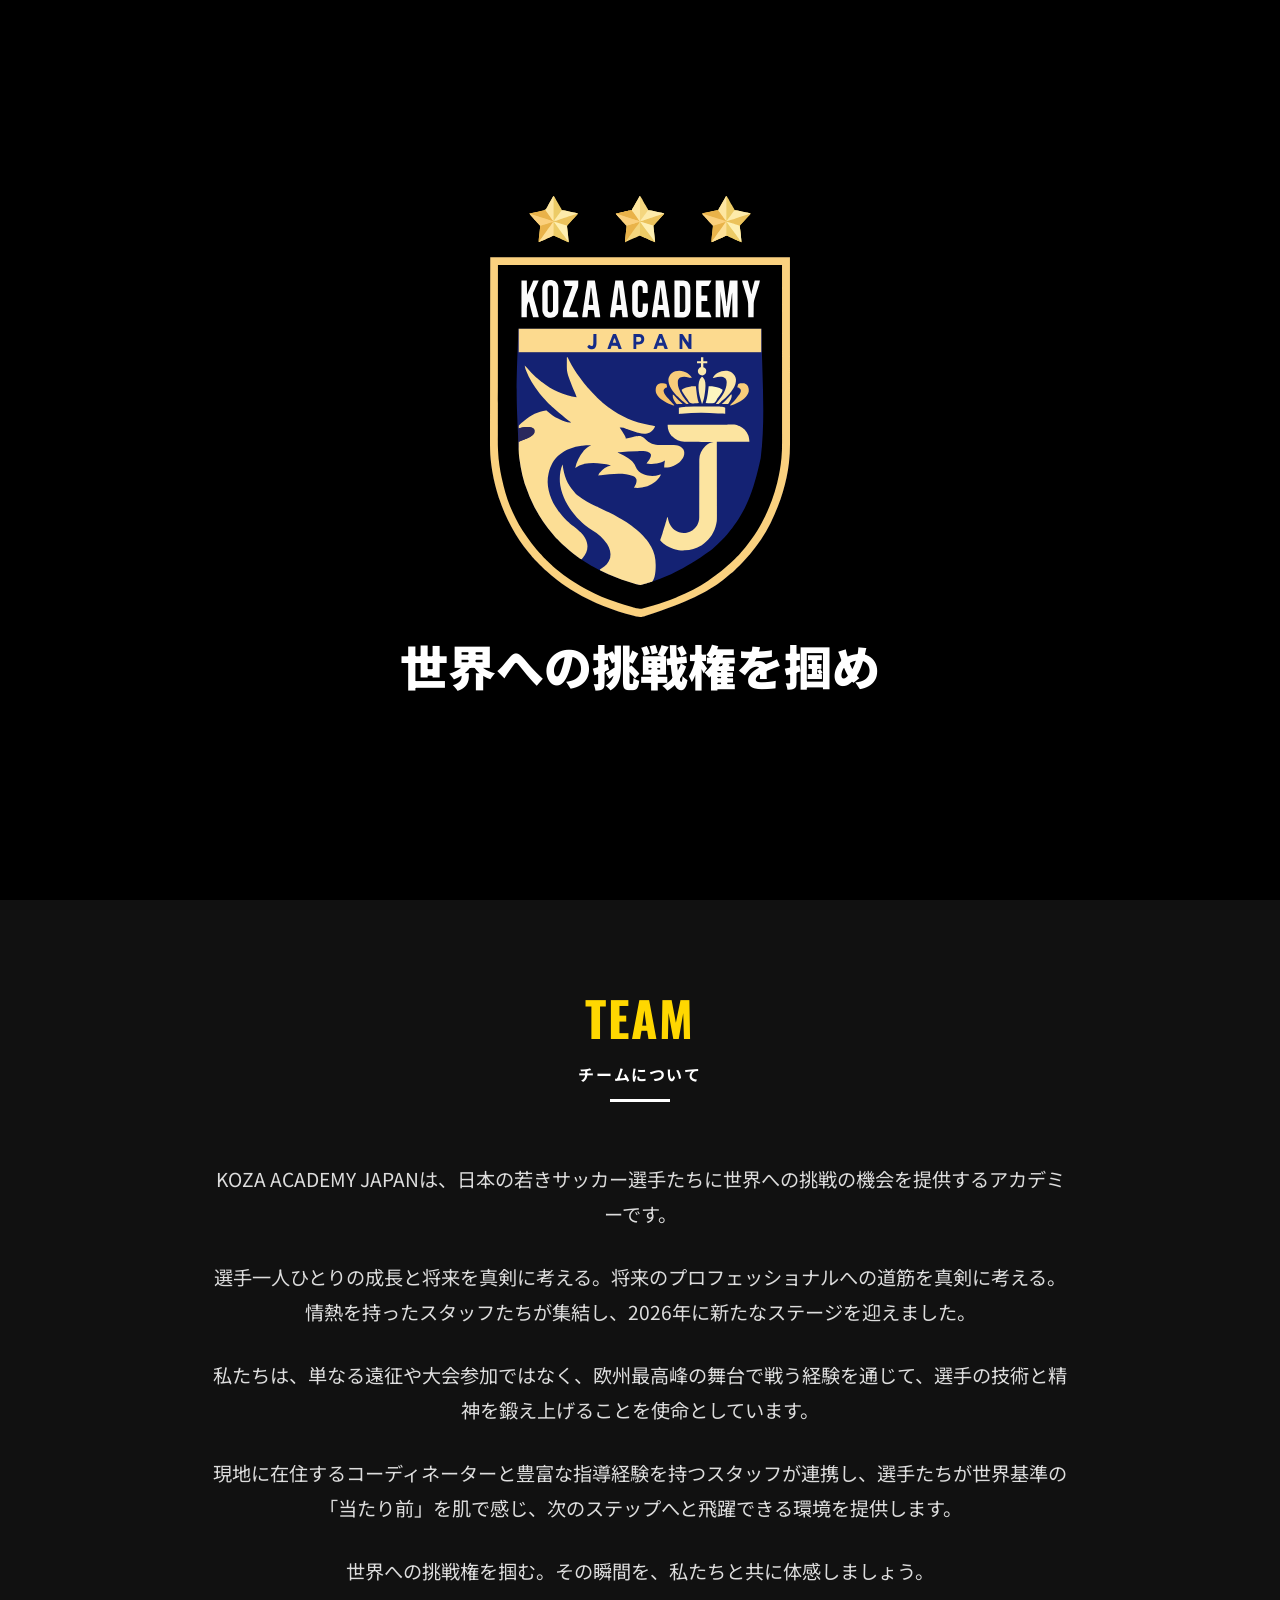
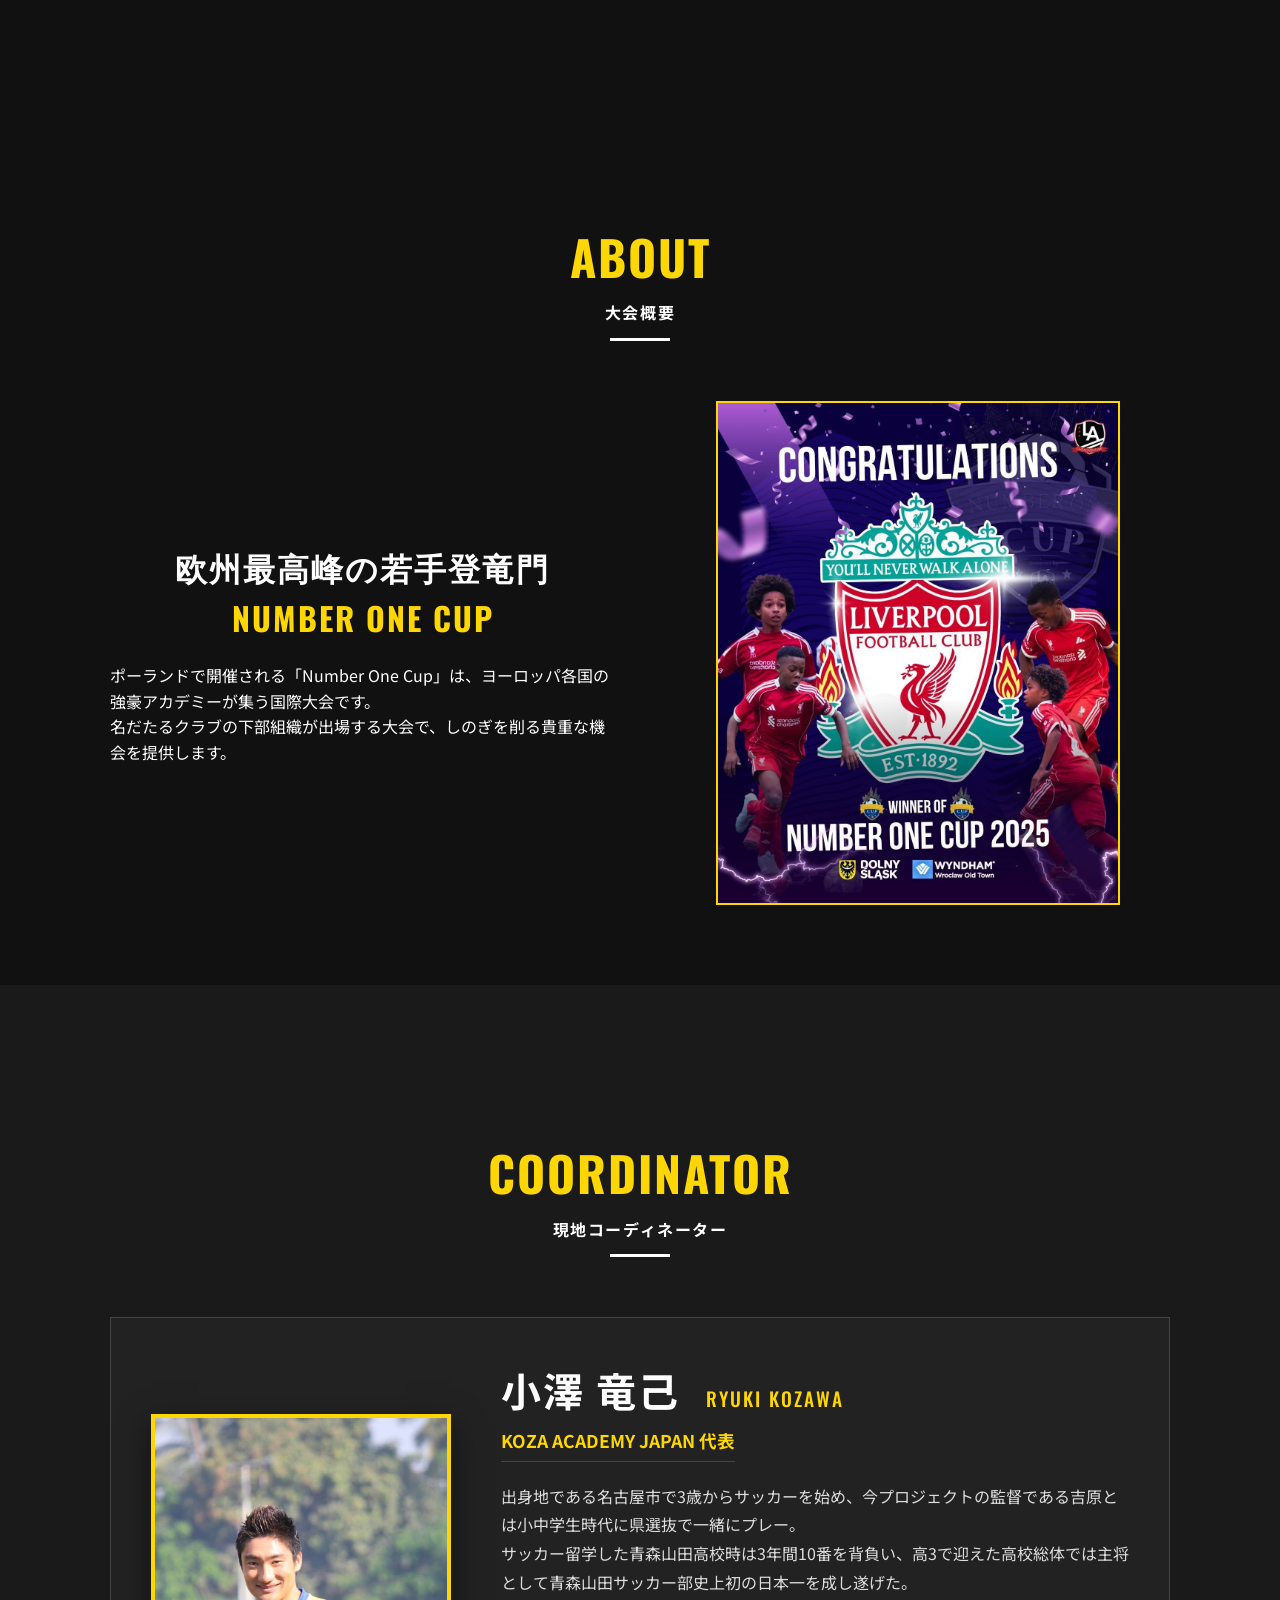
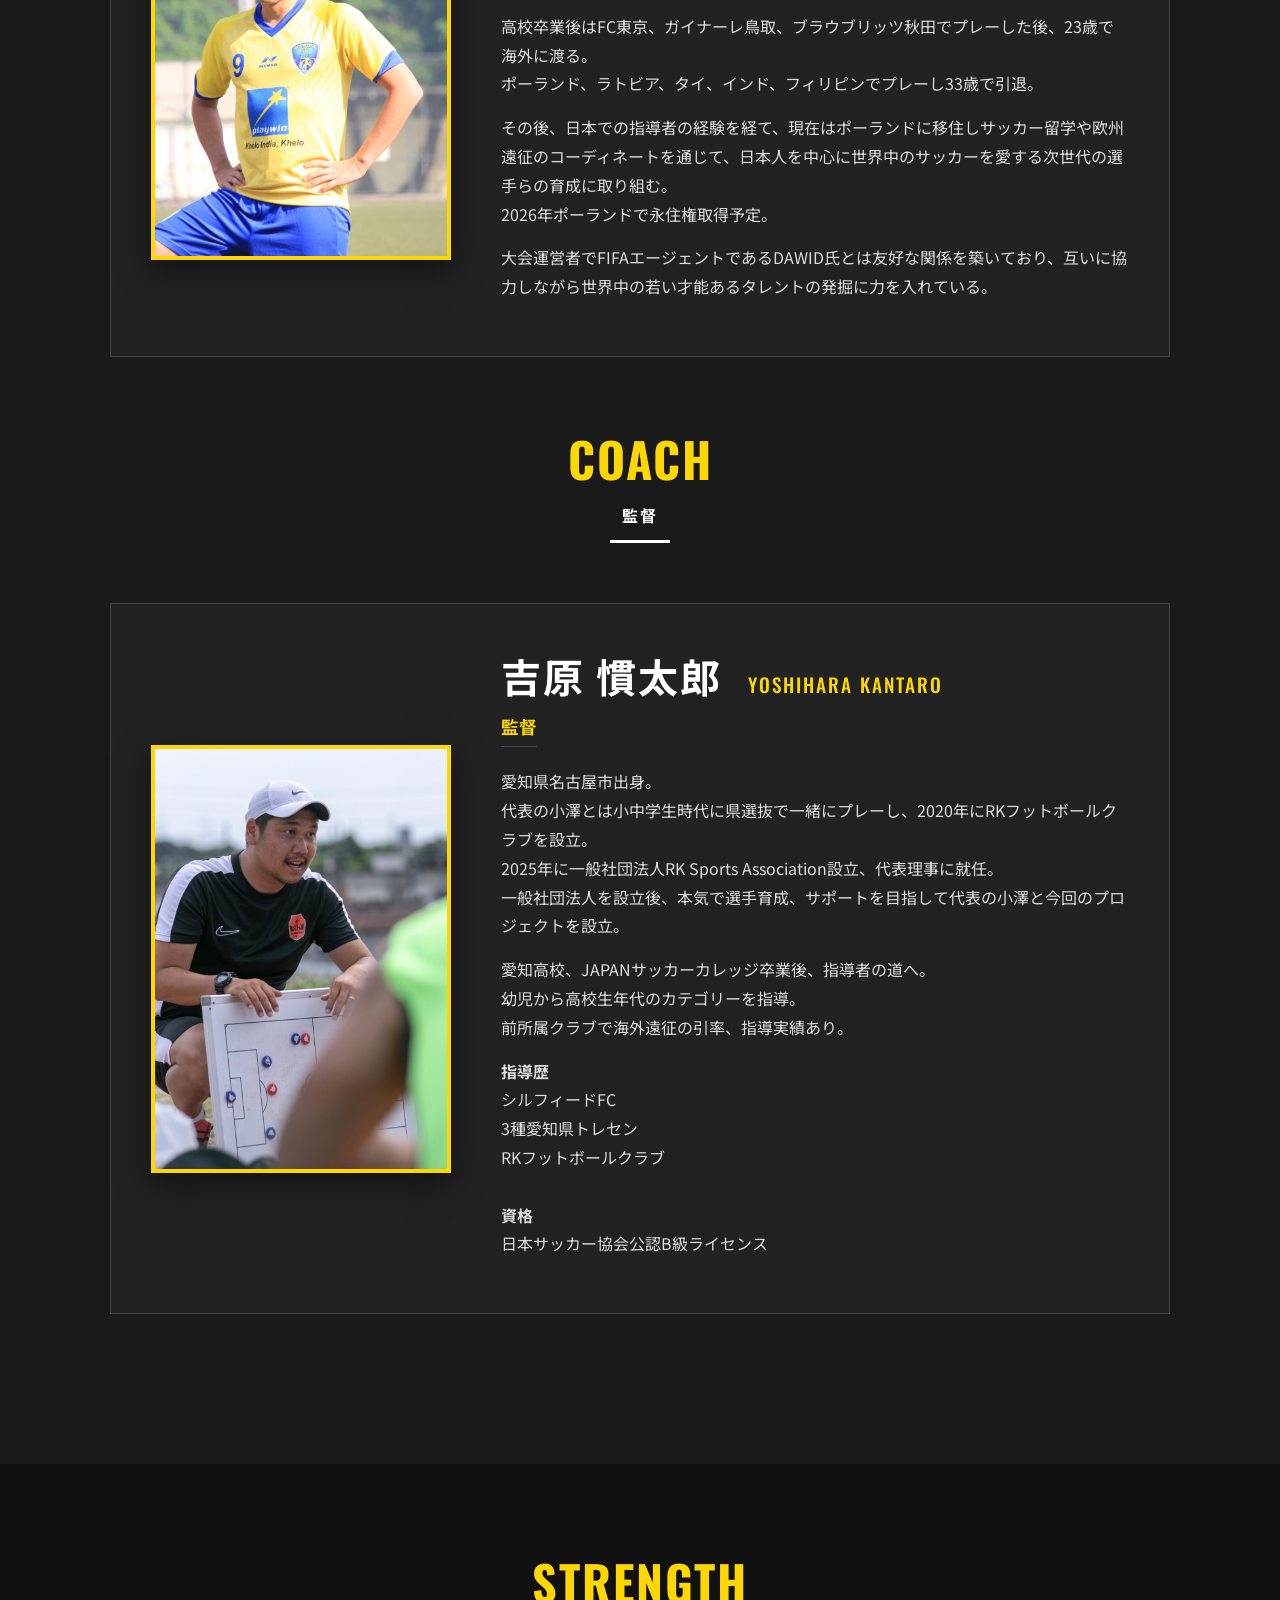
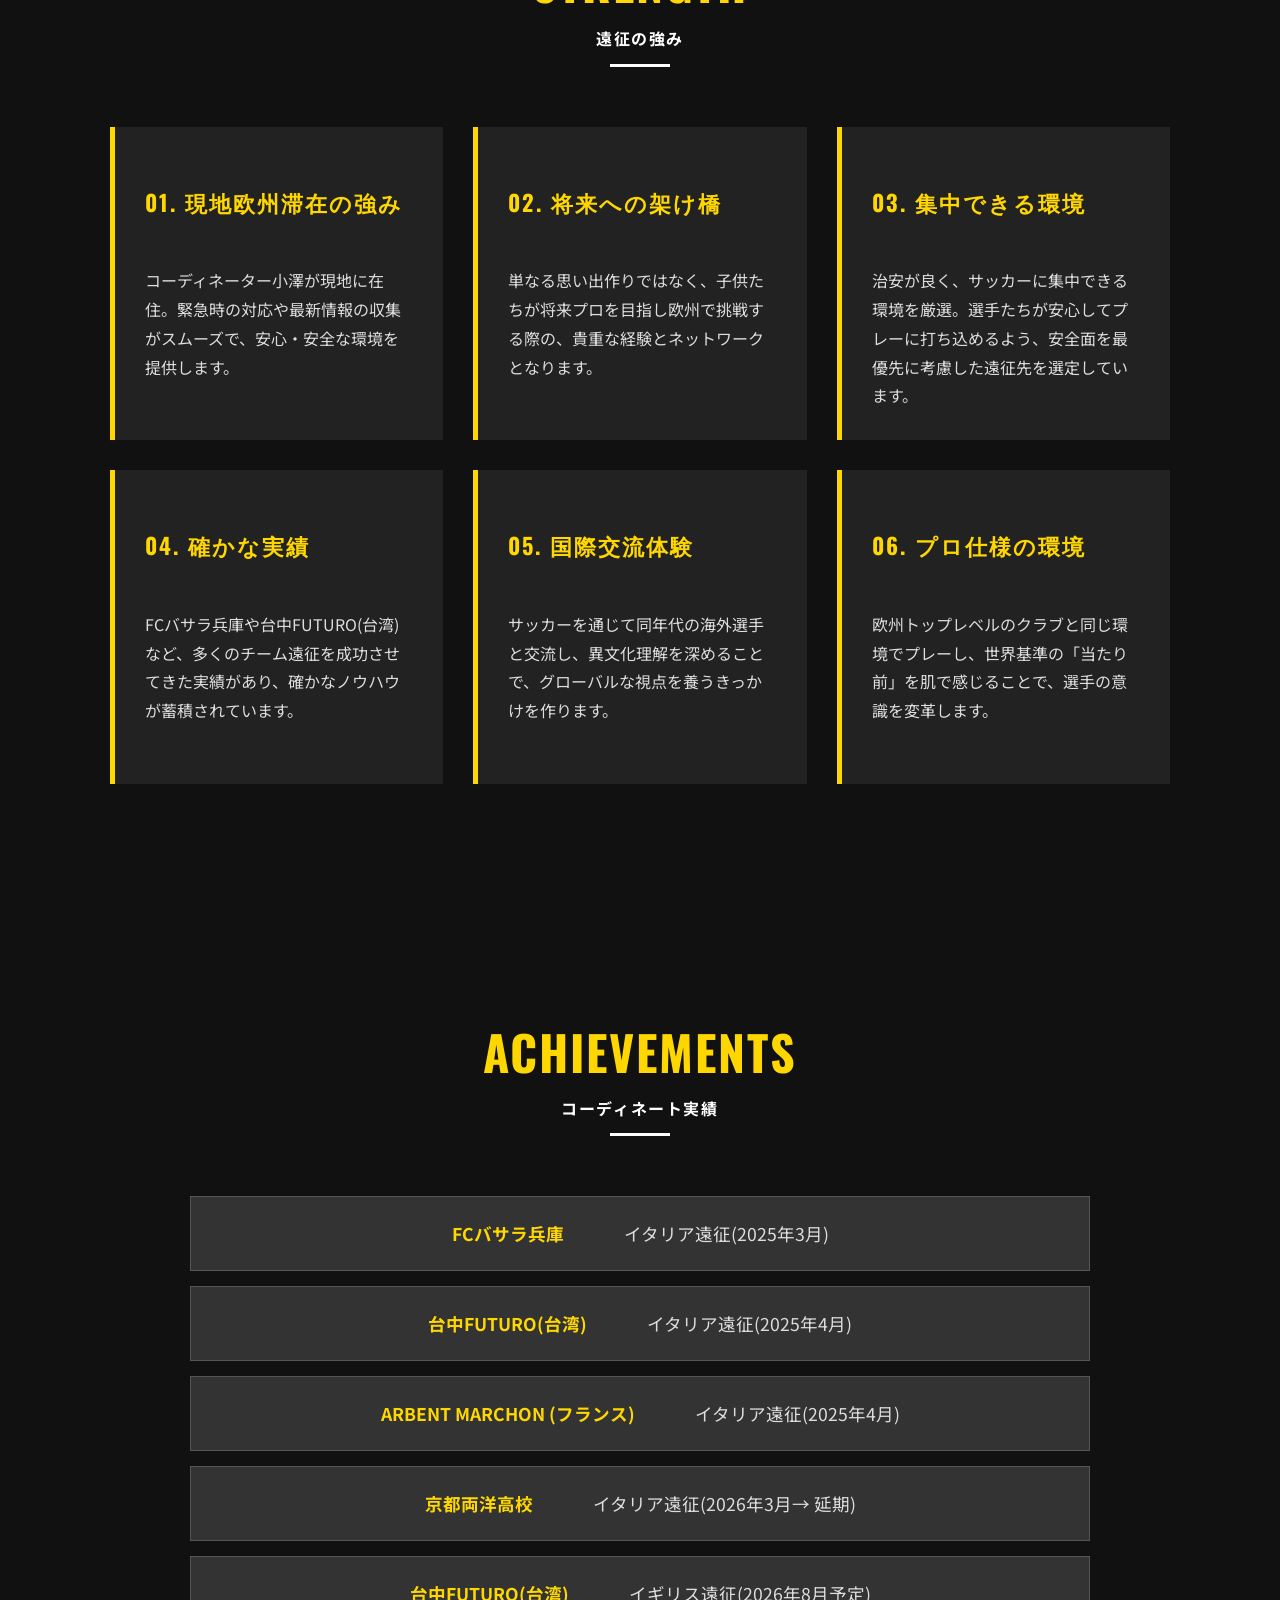
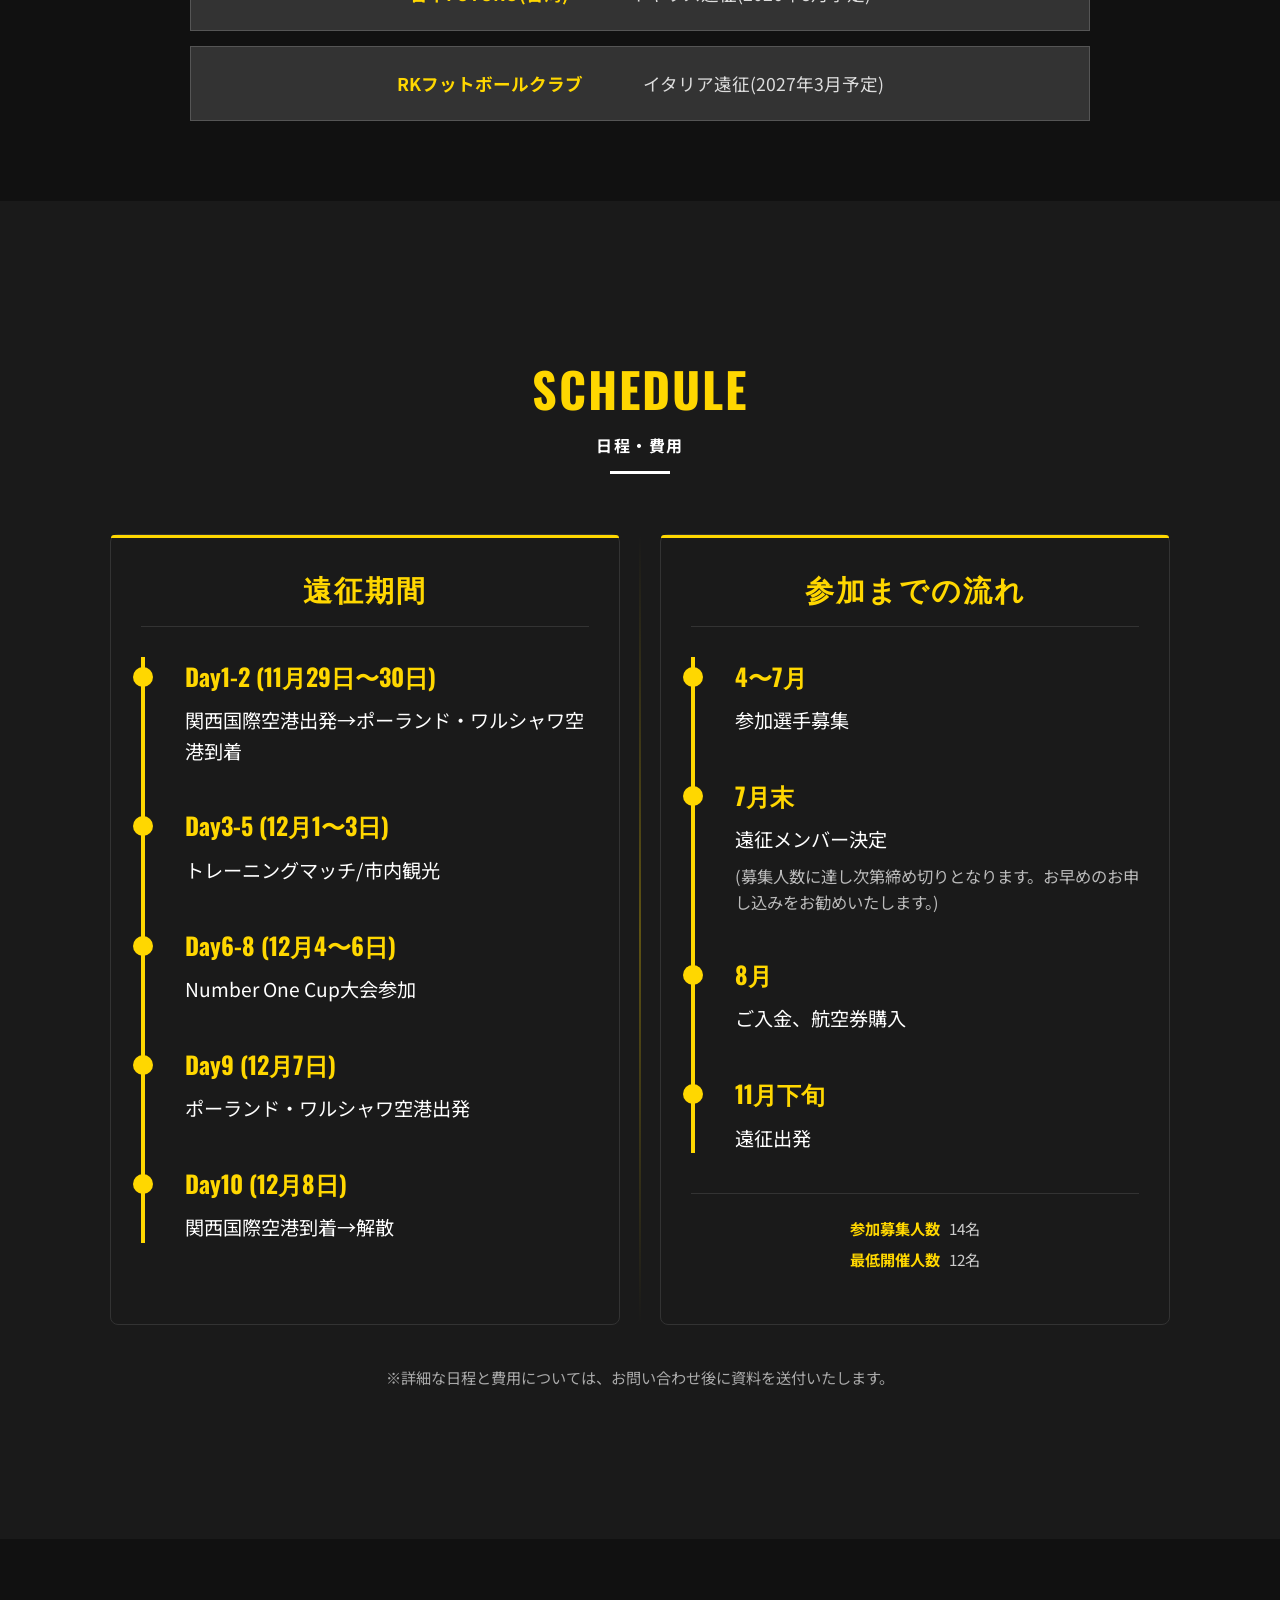
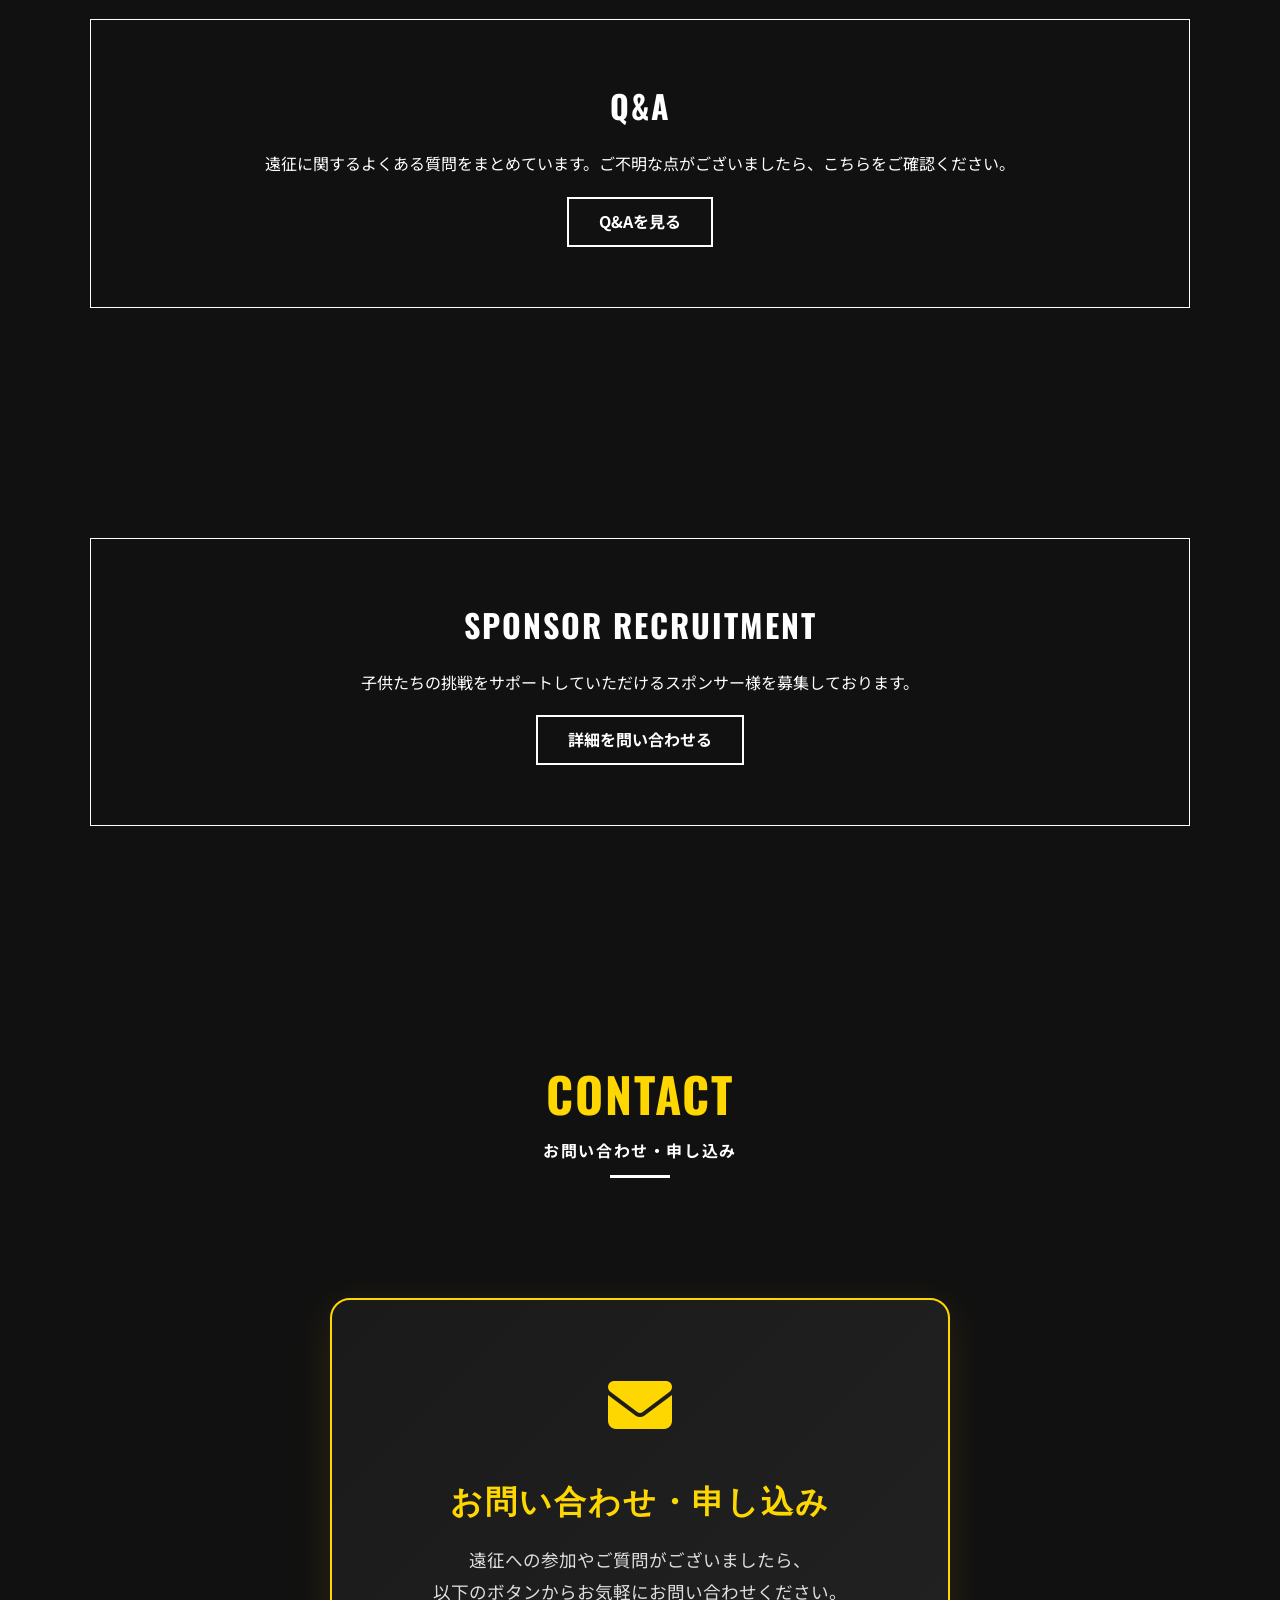
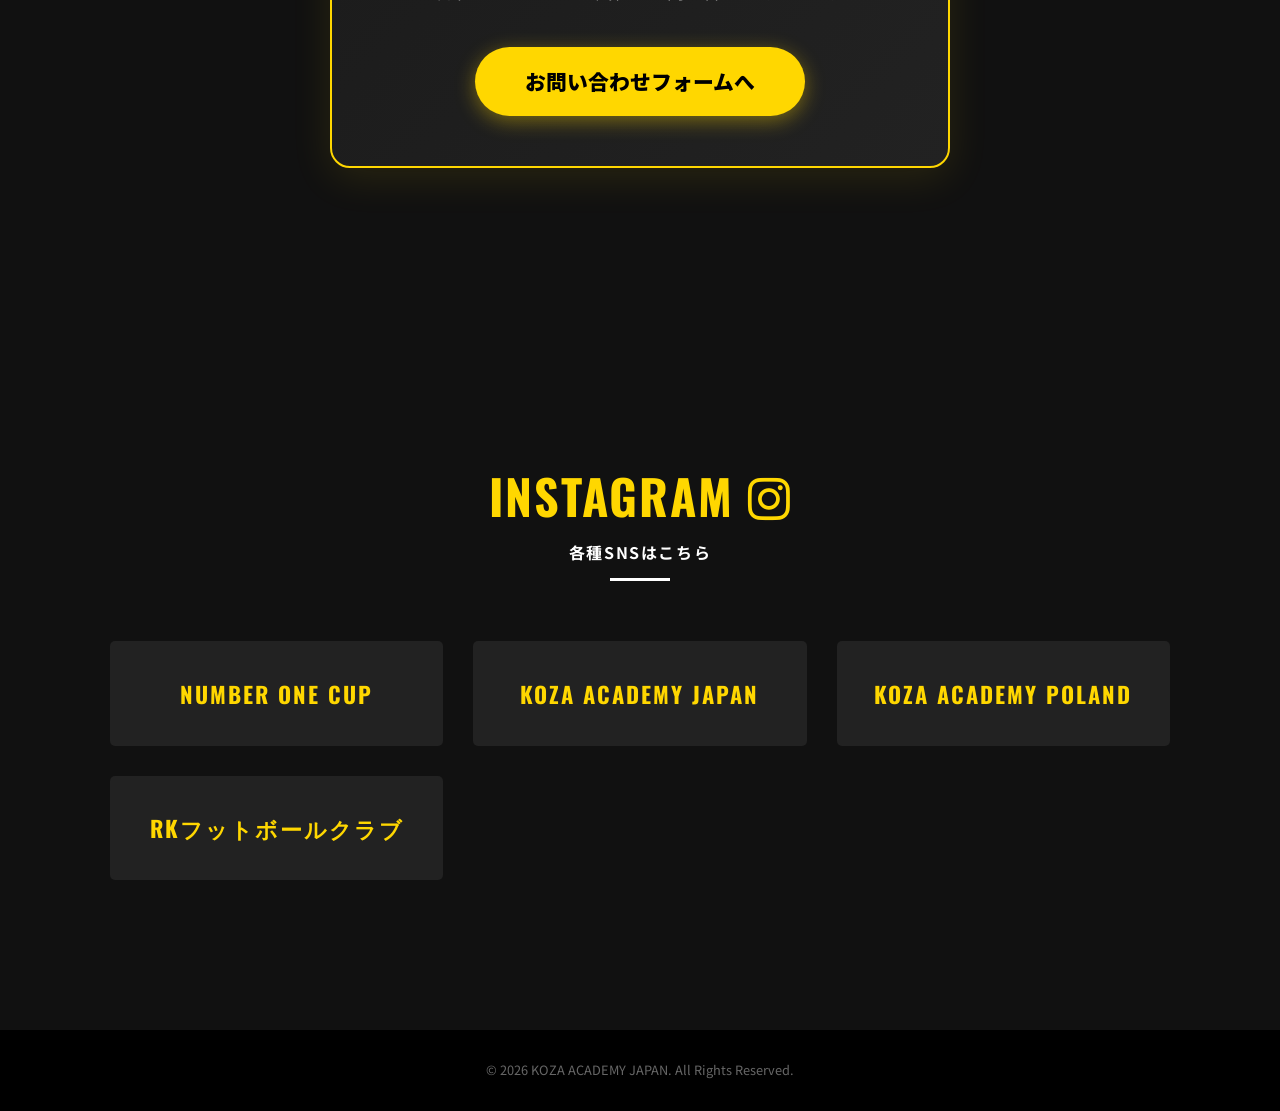
==== commit 9f09b60f: "参加募集人数・最低開催人数を参加までの流れに追加 Made-with: Cursor" ====
--- a/index.html
+++ b/index.html
@@ -296,6 +296,10 @@
                                 <span class="content">遠征出発</span>
                             </div>
                         </div>
+                        <div class="schedule-capacity" aria-label="募集・開催人数">
+                            <p><strong>参加募集人数</strong> 14名</p>
+                            <p><strong>最低開催人数</strong> 12名</p>
+                        </div>
                     </div>
                 </div>
                 <p class="schedule-note">※詳細な日程と費用については、お問い合わせ後に資料を送付いたします。</p>
--- a/style.css
+++ b/style.css
@@ -577,6 +577,26 @@
     font-size: 0.95rem;
 }
 
+.schedule-capacity {
+    margin-top: 28px;
+    padding: 16px 18px;
+    border-top: 1px solid #333;
+    font-size: 0.95rem;
+    line-height: 1.7;
+    color: #ccc;
+    text-align: center;
+}
+
+.schedule-capacity p {
+    margin: 0.35em 0;
+}
+
+.schedule-capacity strong {
+    color: var(--primary-color);
+    font-weight: 700;
+    margin-right: 0.35em;
+}
+
 /* Timeline */
 .timeline {
     max-width: 100%;
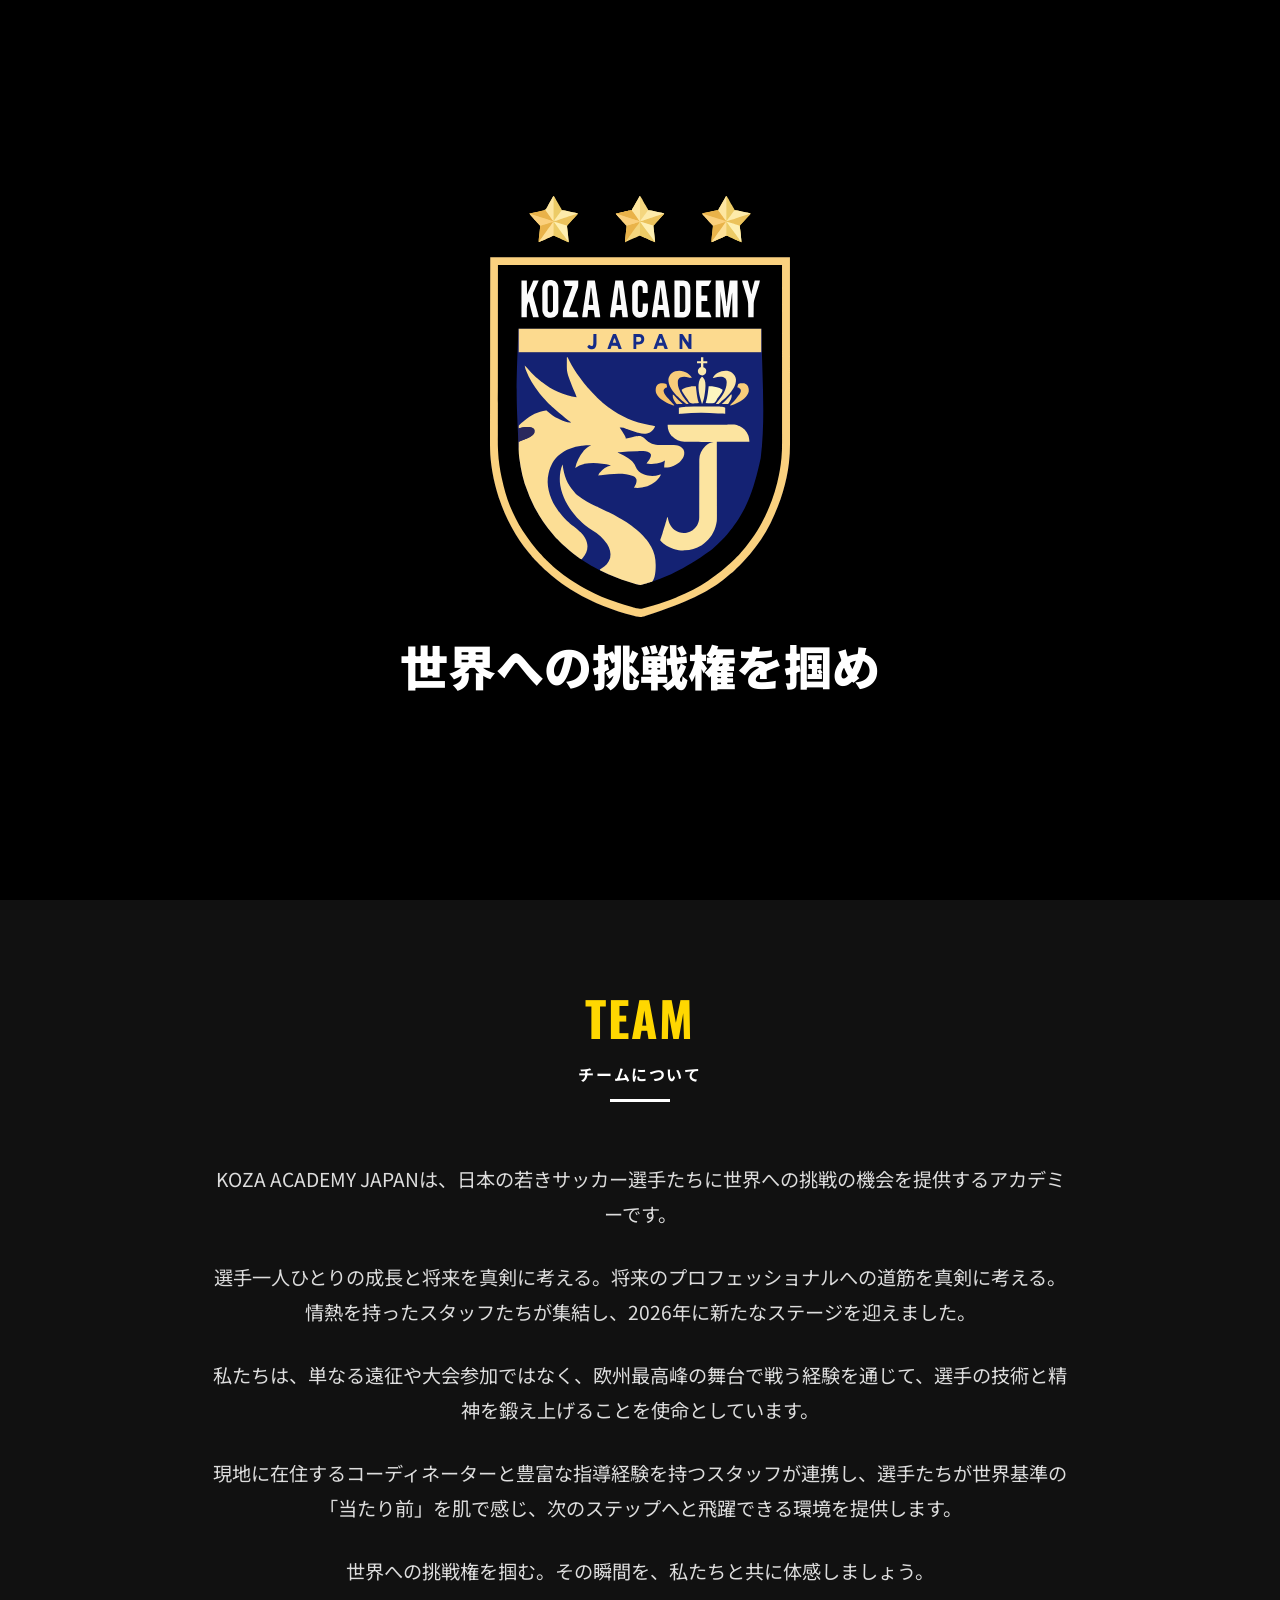
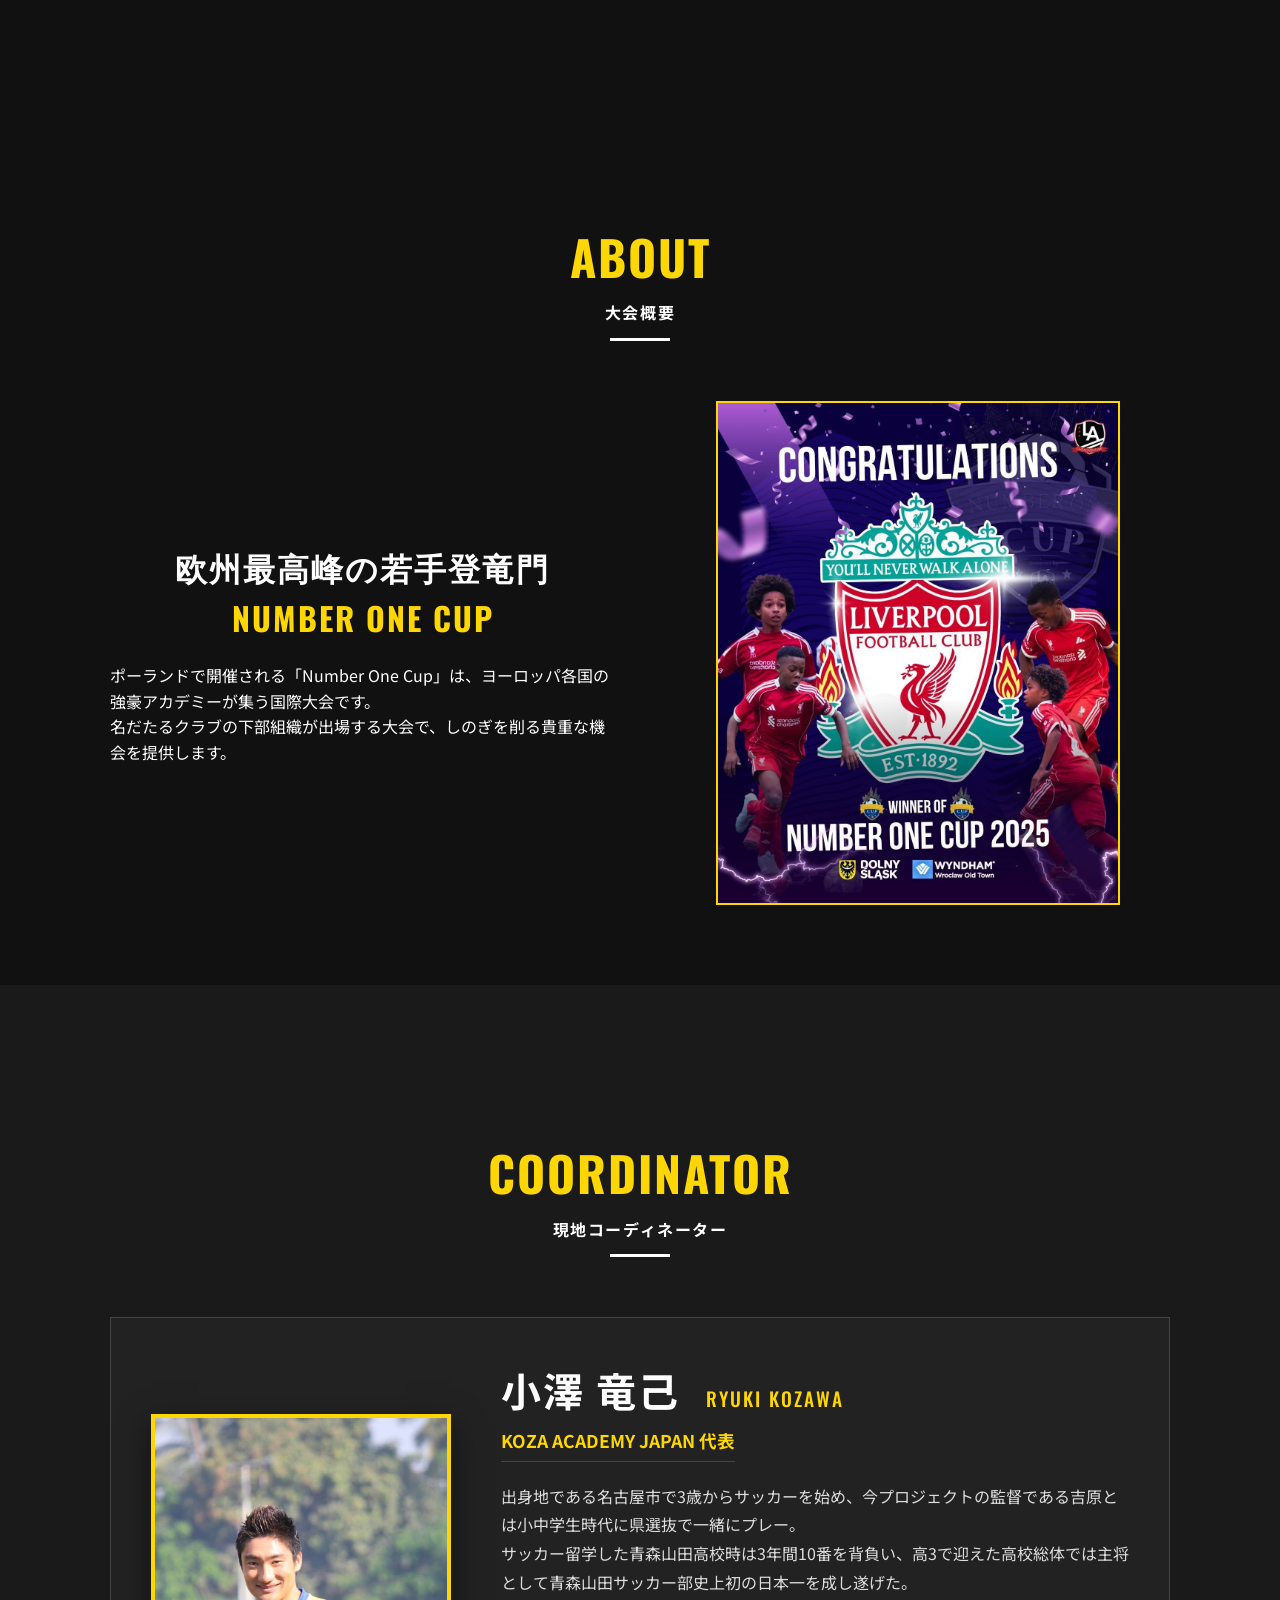
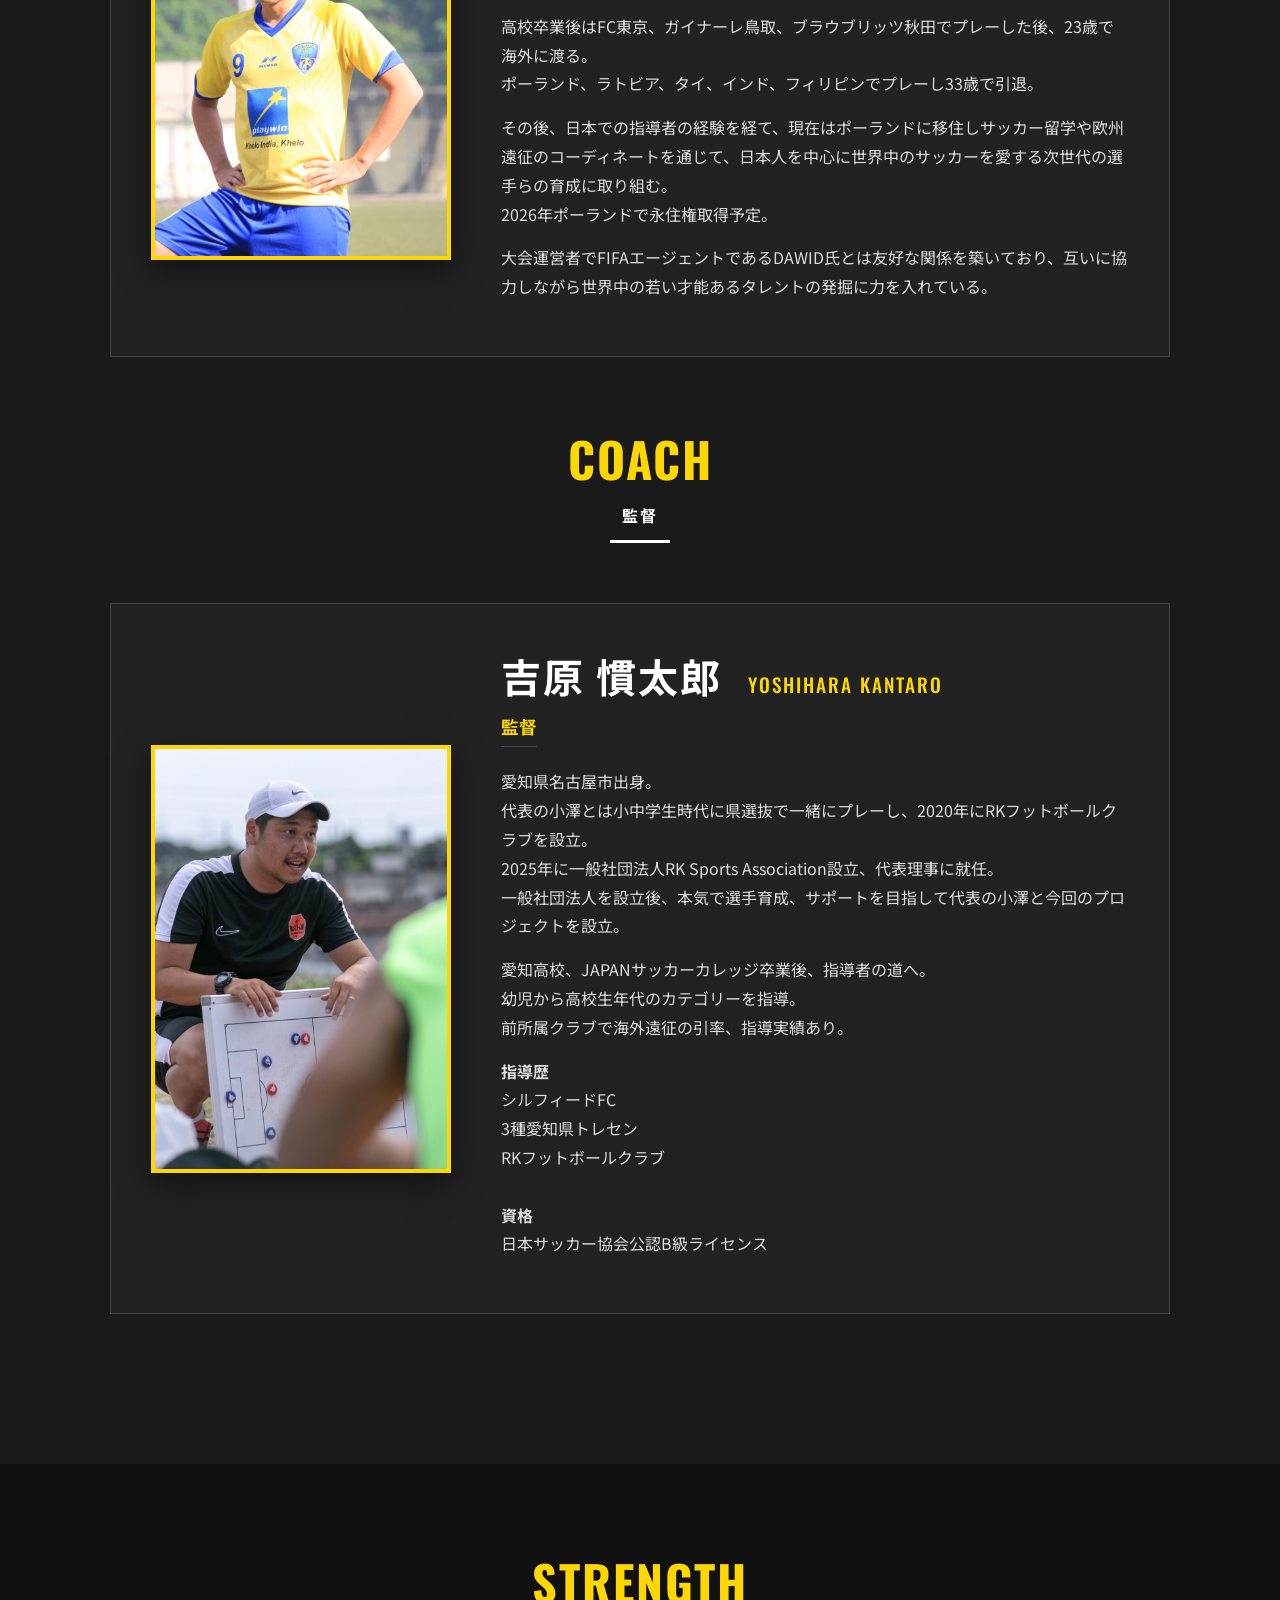
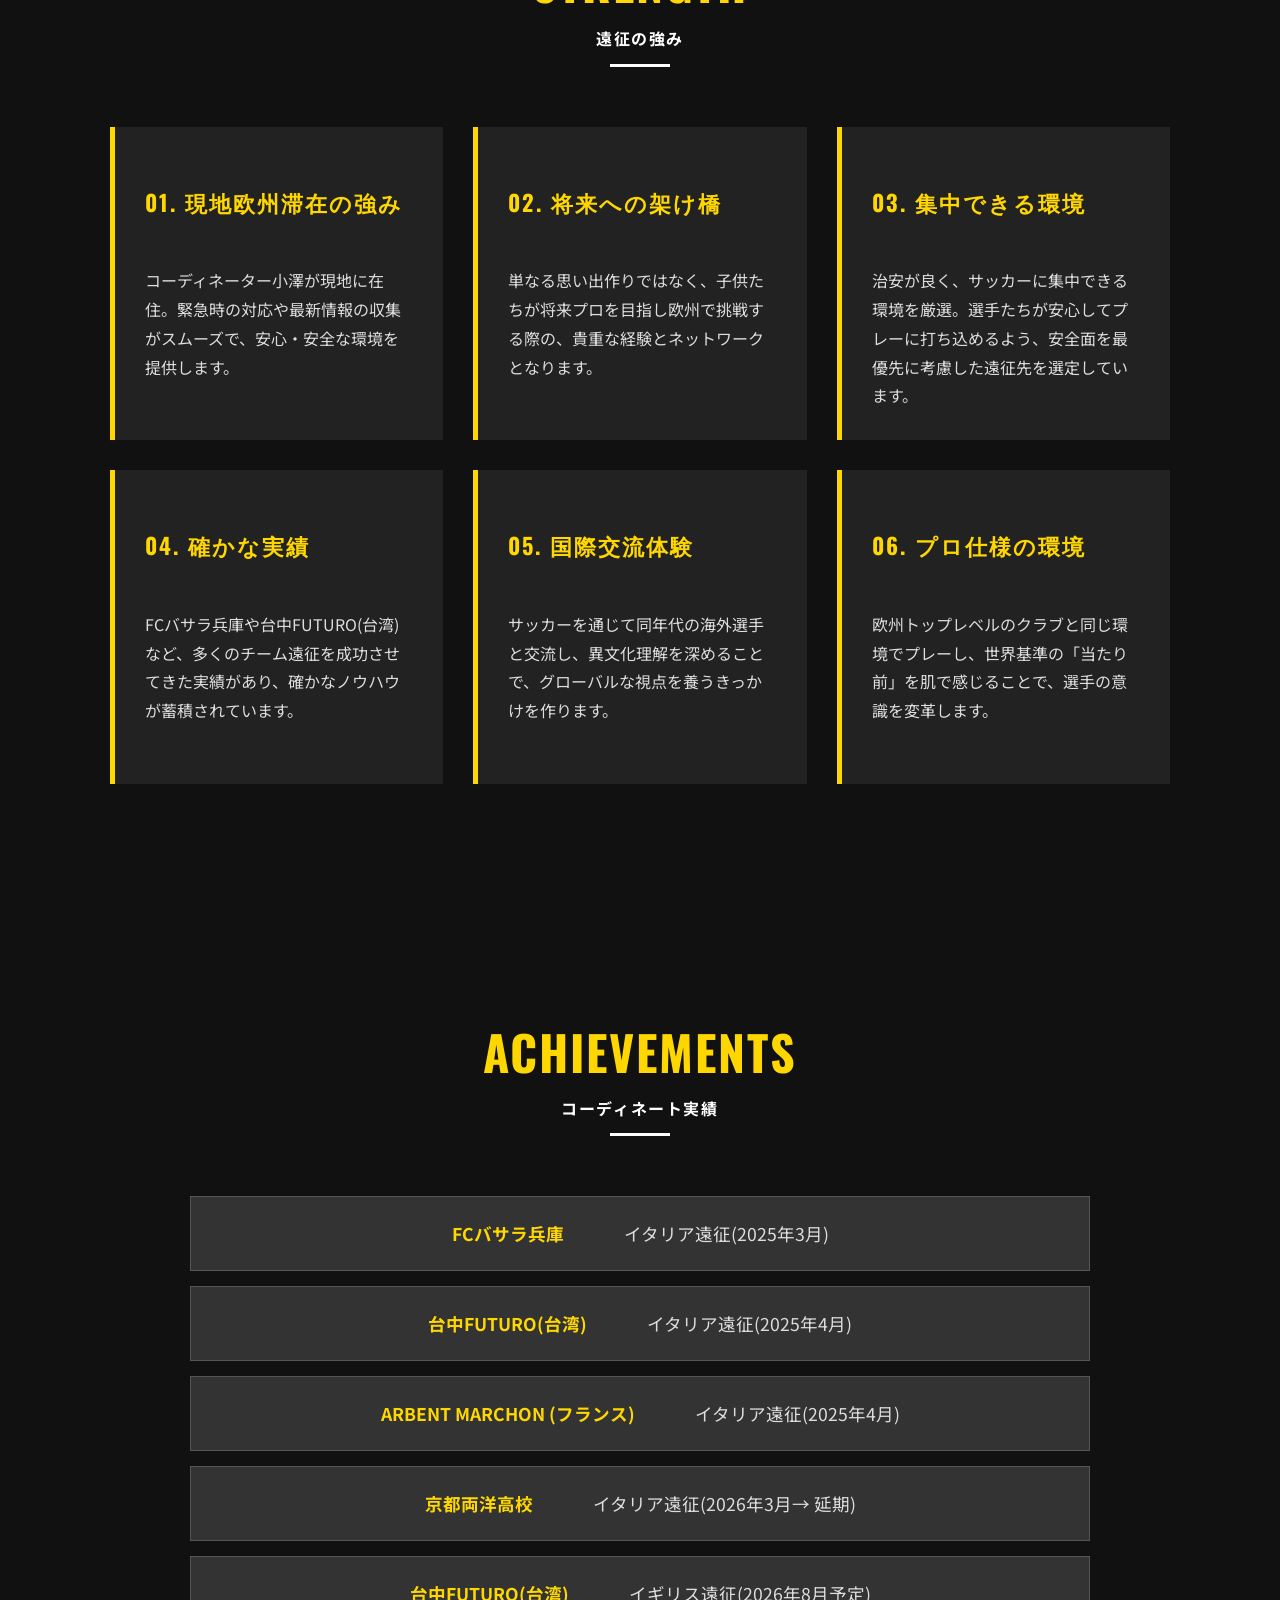
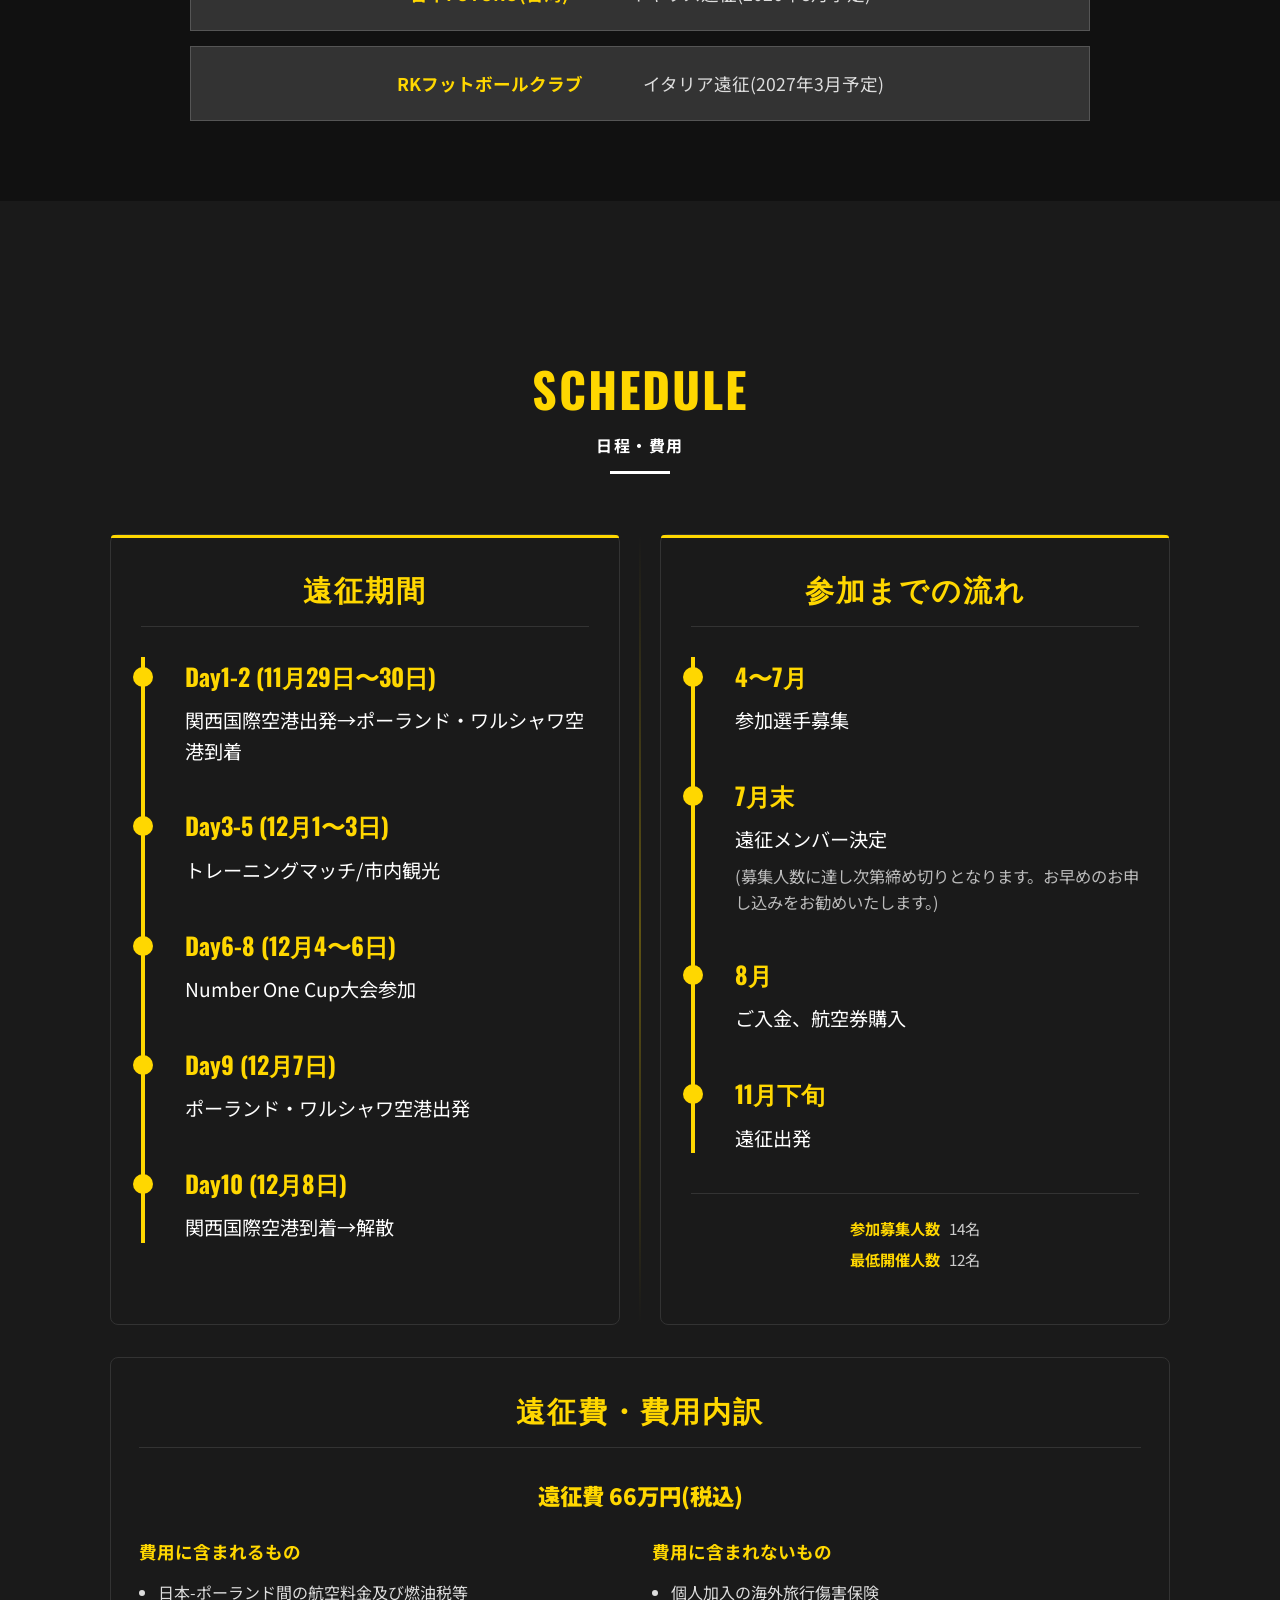
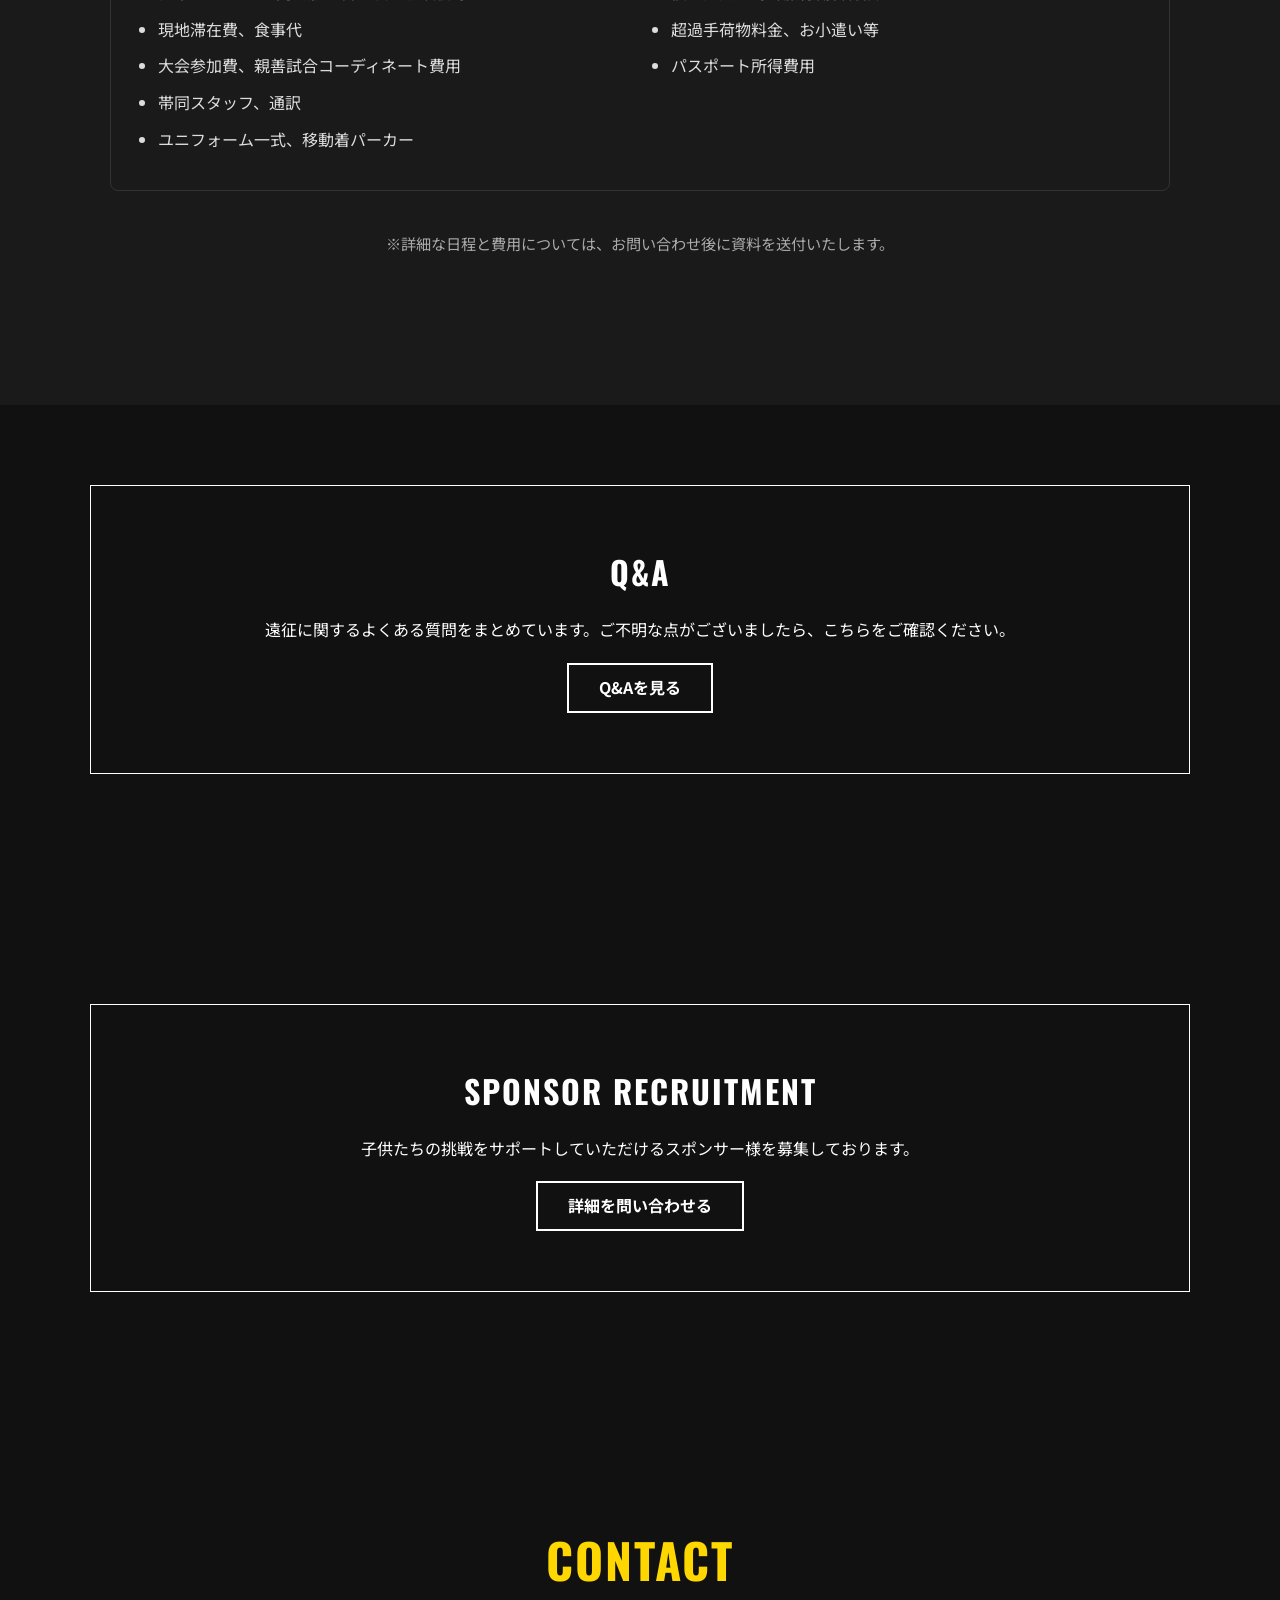
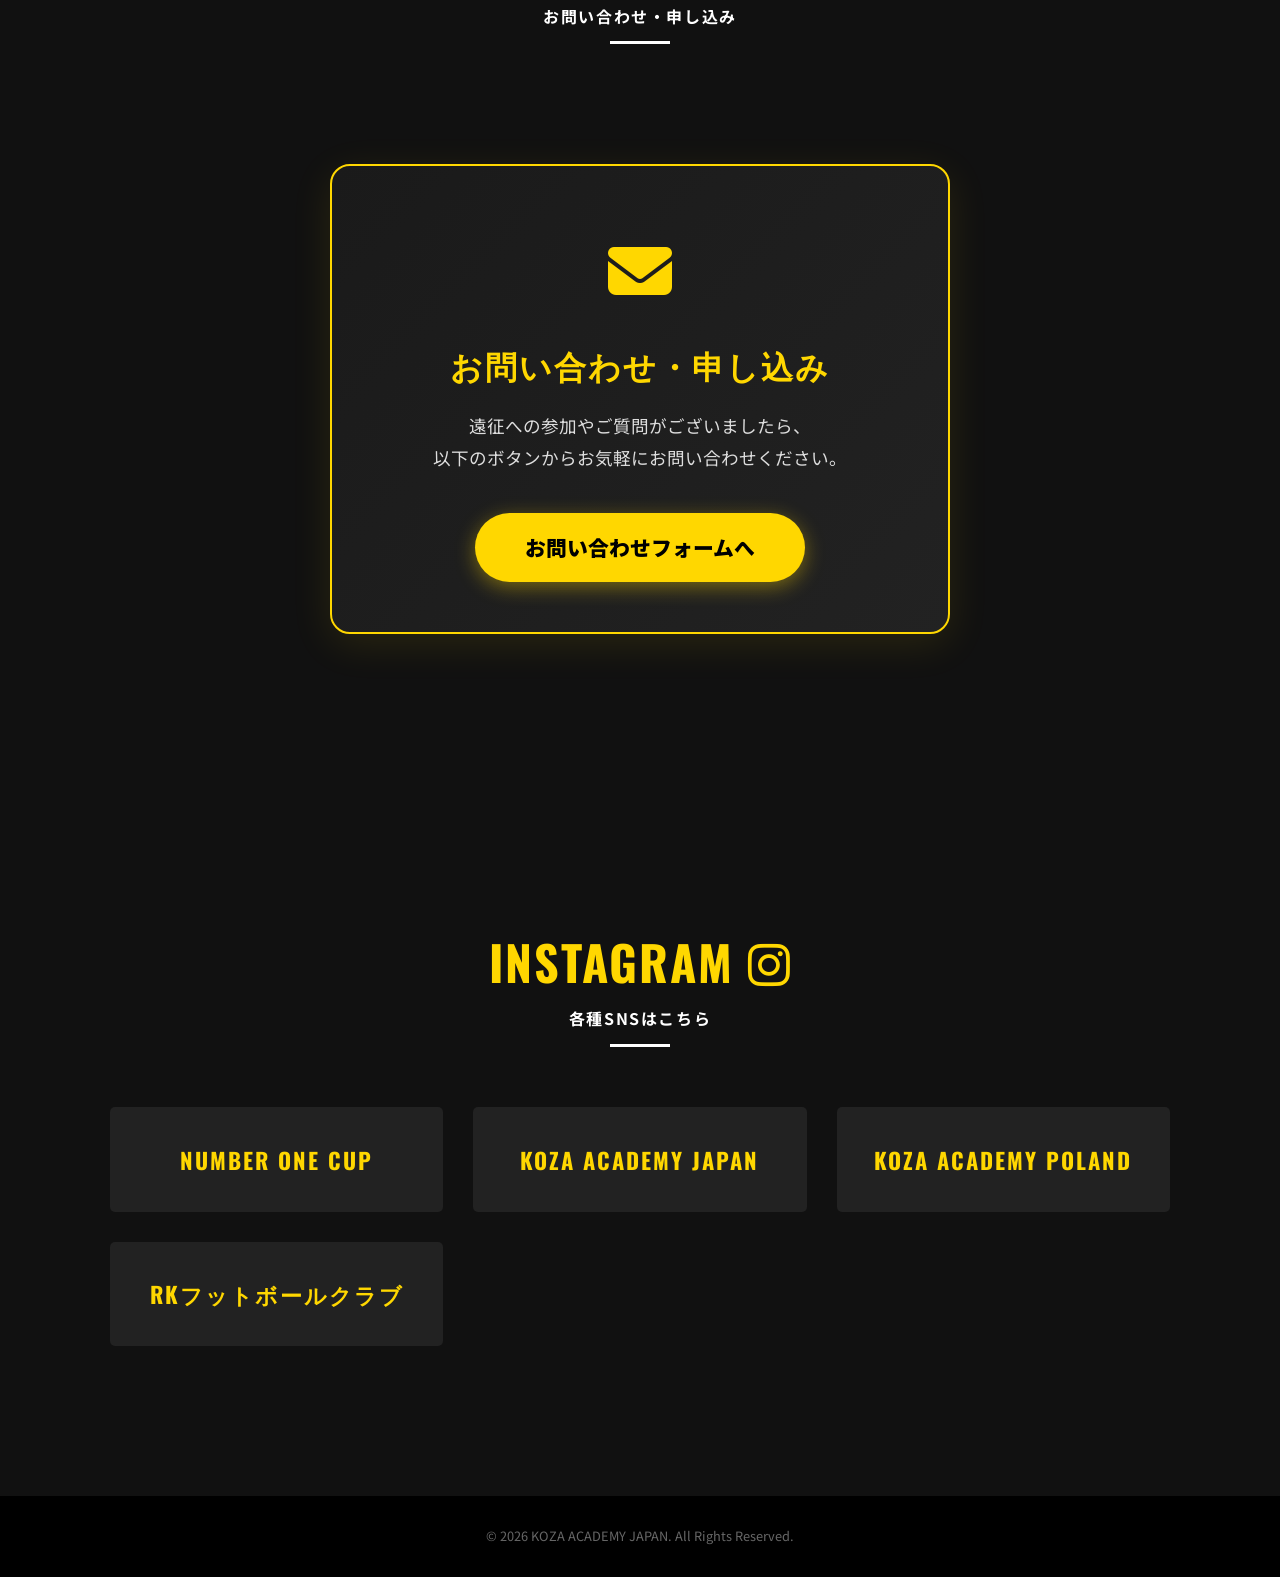
==== commit 39f2351d: "費用内訳セクション追加と充電Q&Aを更新 日程・費用に遠征費66万円の内訳ブロックを追加し、Q&Aの充電案内をヨーロッパ向けの変換プラグ・電圧情報に合わせて更新。  Made-with: Cursor" ====
--- a/index.html
+++ b/index.html
@@ -302,6 +302,30 @@
                         </div>
                     </div>
                 </div>
+                <div class="cost-box" aria-label="遠征費・費用内訳">
+                    <h3 class="schedule-subtitle">遠征費・費用内訳</h3>
+                    <p class="cost-total">遠征費 66万円(税込)</p>
+                    <div class="cost-grid">
+                        <div class="cost-column">
+                            <h4>費用に含まれるもの</h4>
+                            <ul>
+                                <li>日本-ポーランド間の航空料金及び燃油税等</li>
+                                <li>現地滞在費、食事代</li>
+                                <li>大会参加費、親善試合コーディネート費用</li>
+                                <li>帯同スタッフ、通訳</li>
+                                <li>ユニフォーム一式、移動着パーカー</li>
+                            </ul>
+                        </div>
+                        <div class="cost-column">
+                            <h4>費用に含まれないもの</h4>
+                            <ul>
+                                <li>個人加入の海外旅行傷害保険</li>
+                                <li>超過手荷物料金、お小遣い等</li>
+                                <li>パスポート所得費用</li>
+                            </ul>
+                        </div>
+                    </div>
+                </div>
                 <p class="schedule-note">※詳細な日程と費用については、お問い合わせ後に資料を送付いたします。</p>
             </div>
         </div>
--- a/style.css
+++ b/style.css
@@ -597,6 +597,46 @@
     margin-right: 0.35em;
 }
 
+.cost-box {
+    margin-top: 32px;
+    padding: 28px;
+    background-color: #1a1a1a;
+    border: 1px solid #333;
+    border-radius: 8px;
+}
+
+.cost-total {
+    text-align: center;
+    color: var(--primary-color);
+    font-size: 1.4rem;
+    font-weight: 900;
+    margin-bottom: 24px;
+}
+
+.cost-grid {
+    display: grid;
+    grid-template-columns: 1fr 1fr;
+    gap: 24px;
+}
+
+.cost-column h4 {
+    color: var(--primary-color);
+    font-size: 1.1rem;
+    margin-bottom: 12px;
+    font-weight: 700;
+}
+
+.cost-column ul {
+    margin: 0;
+    padding-left: 1.2em;
+    color: #ddd;
+    line-height: 1.8;
+}
+
+.cost-column li {
+    margin-bottom: 8px;
+}
+
 /* Timeline */
 .timeline {
     max-width: 100%;
@@ -1065,6 +1105,19 @@
     .schedule-subtitle {
         font-size: 1.5rem;
     }
+
+    .cost-box {
+        padding: 20px;
+    }
+
+    .cost-total {
+        font-size: 1.2rem;
+    }
+
+    .cost-grid {
+        grid-template-columns: 1fr;
+        gap: 16px;
+    }
     
     /* Contact Responsive */
     .contact-box {
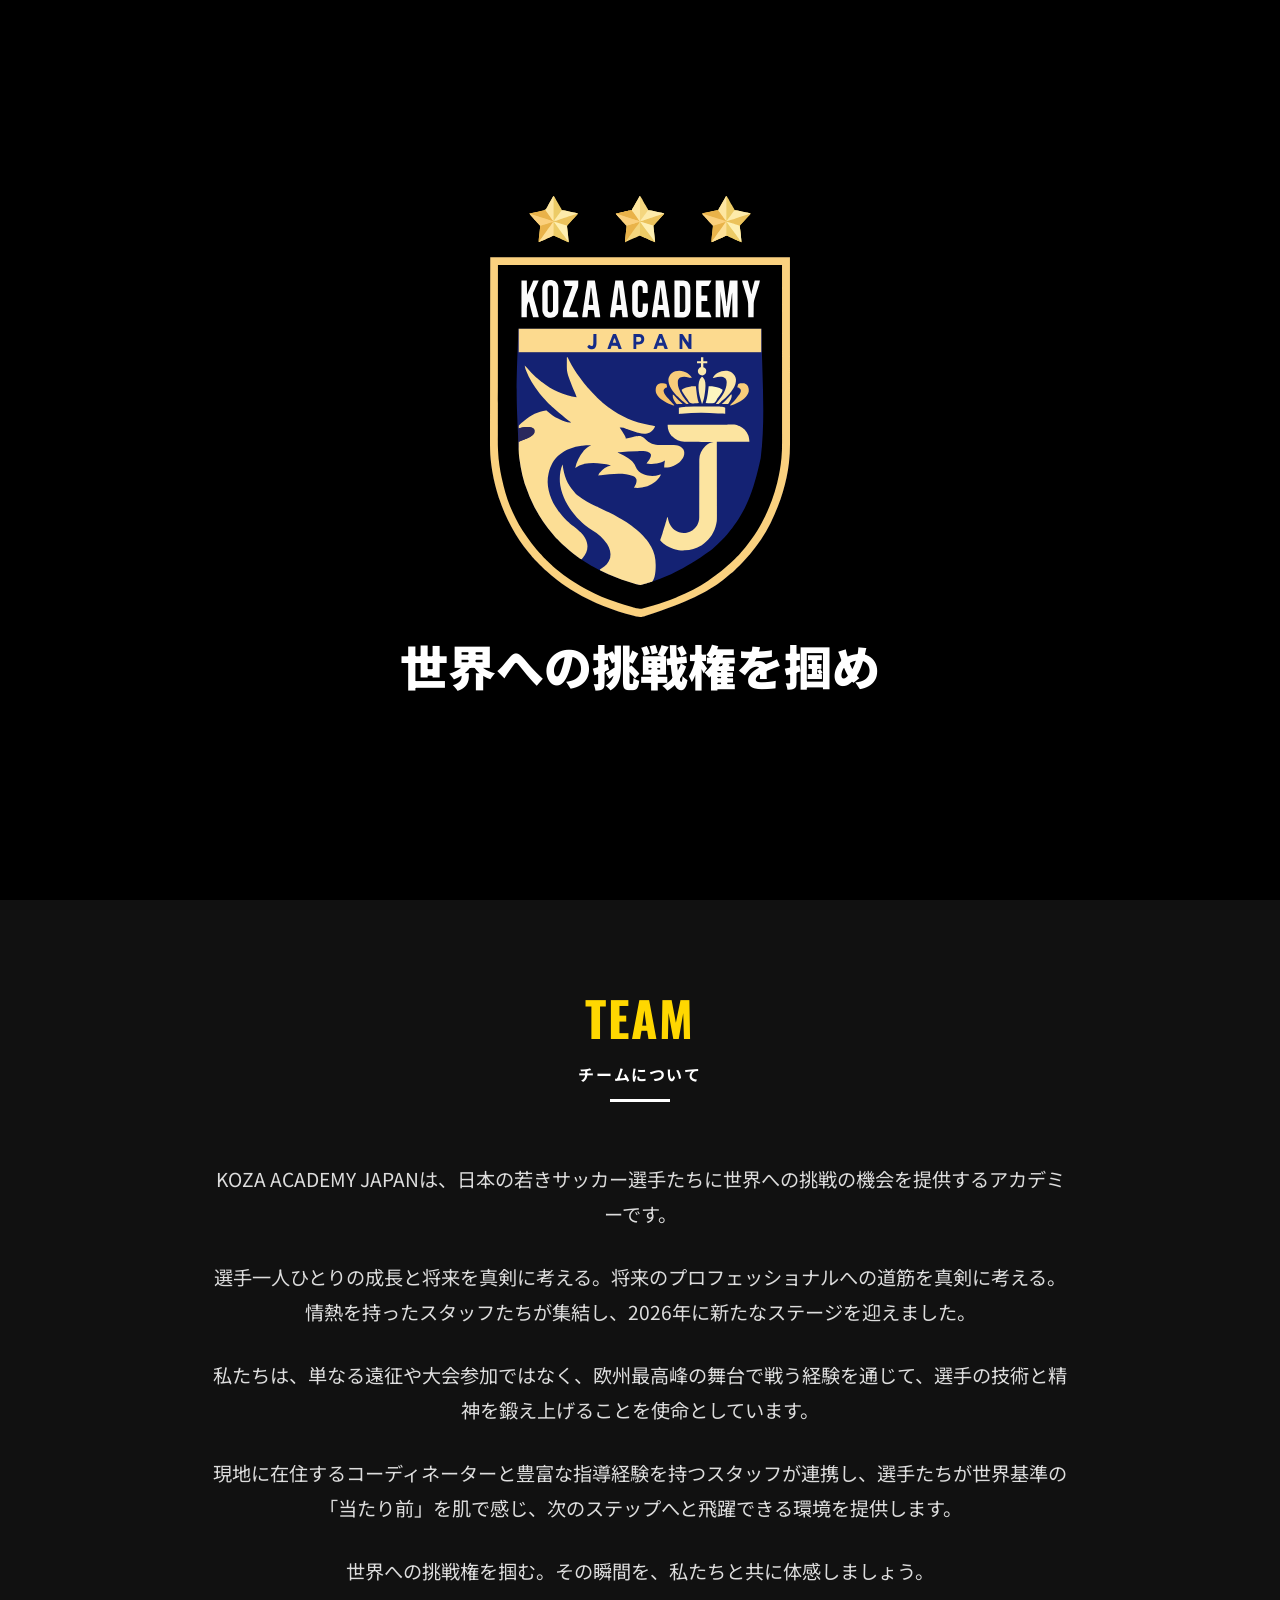
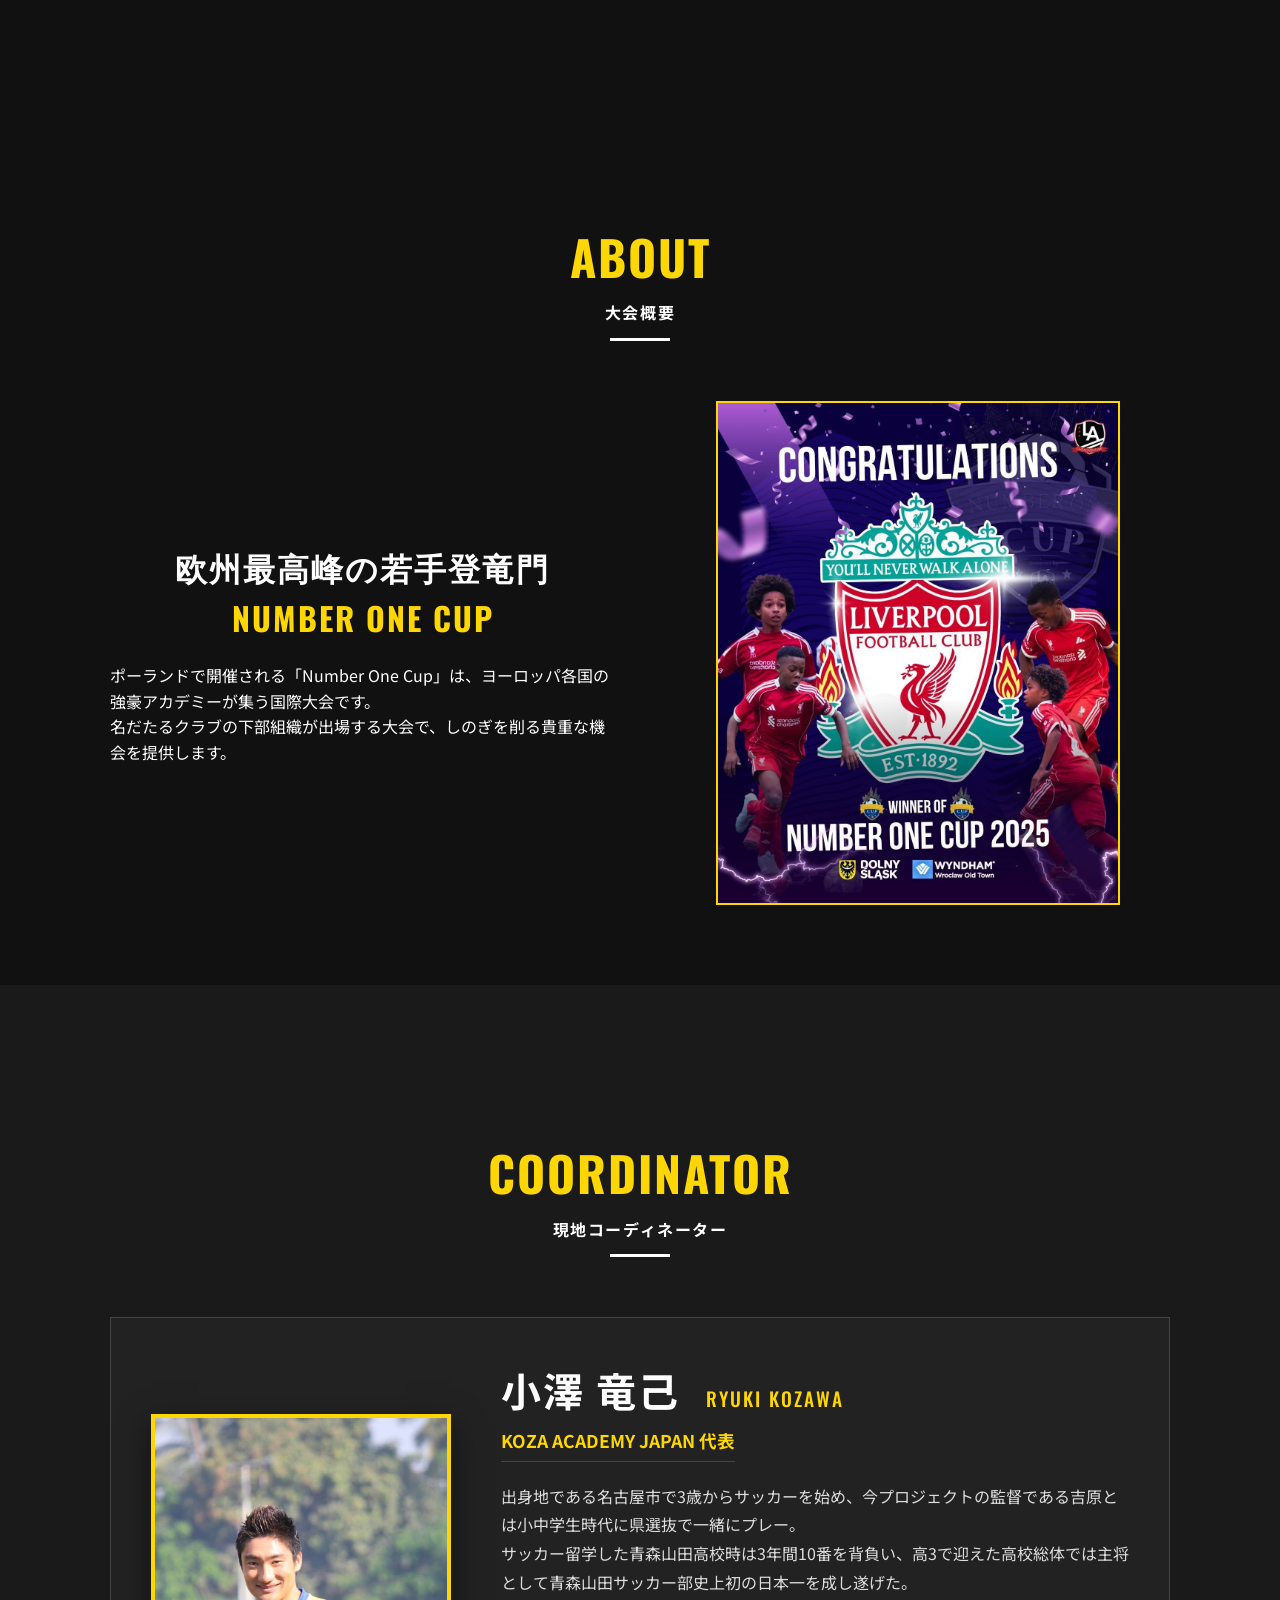
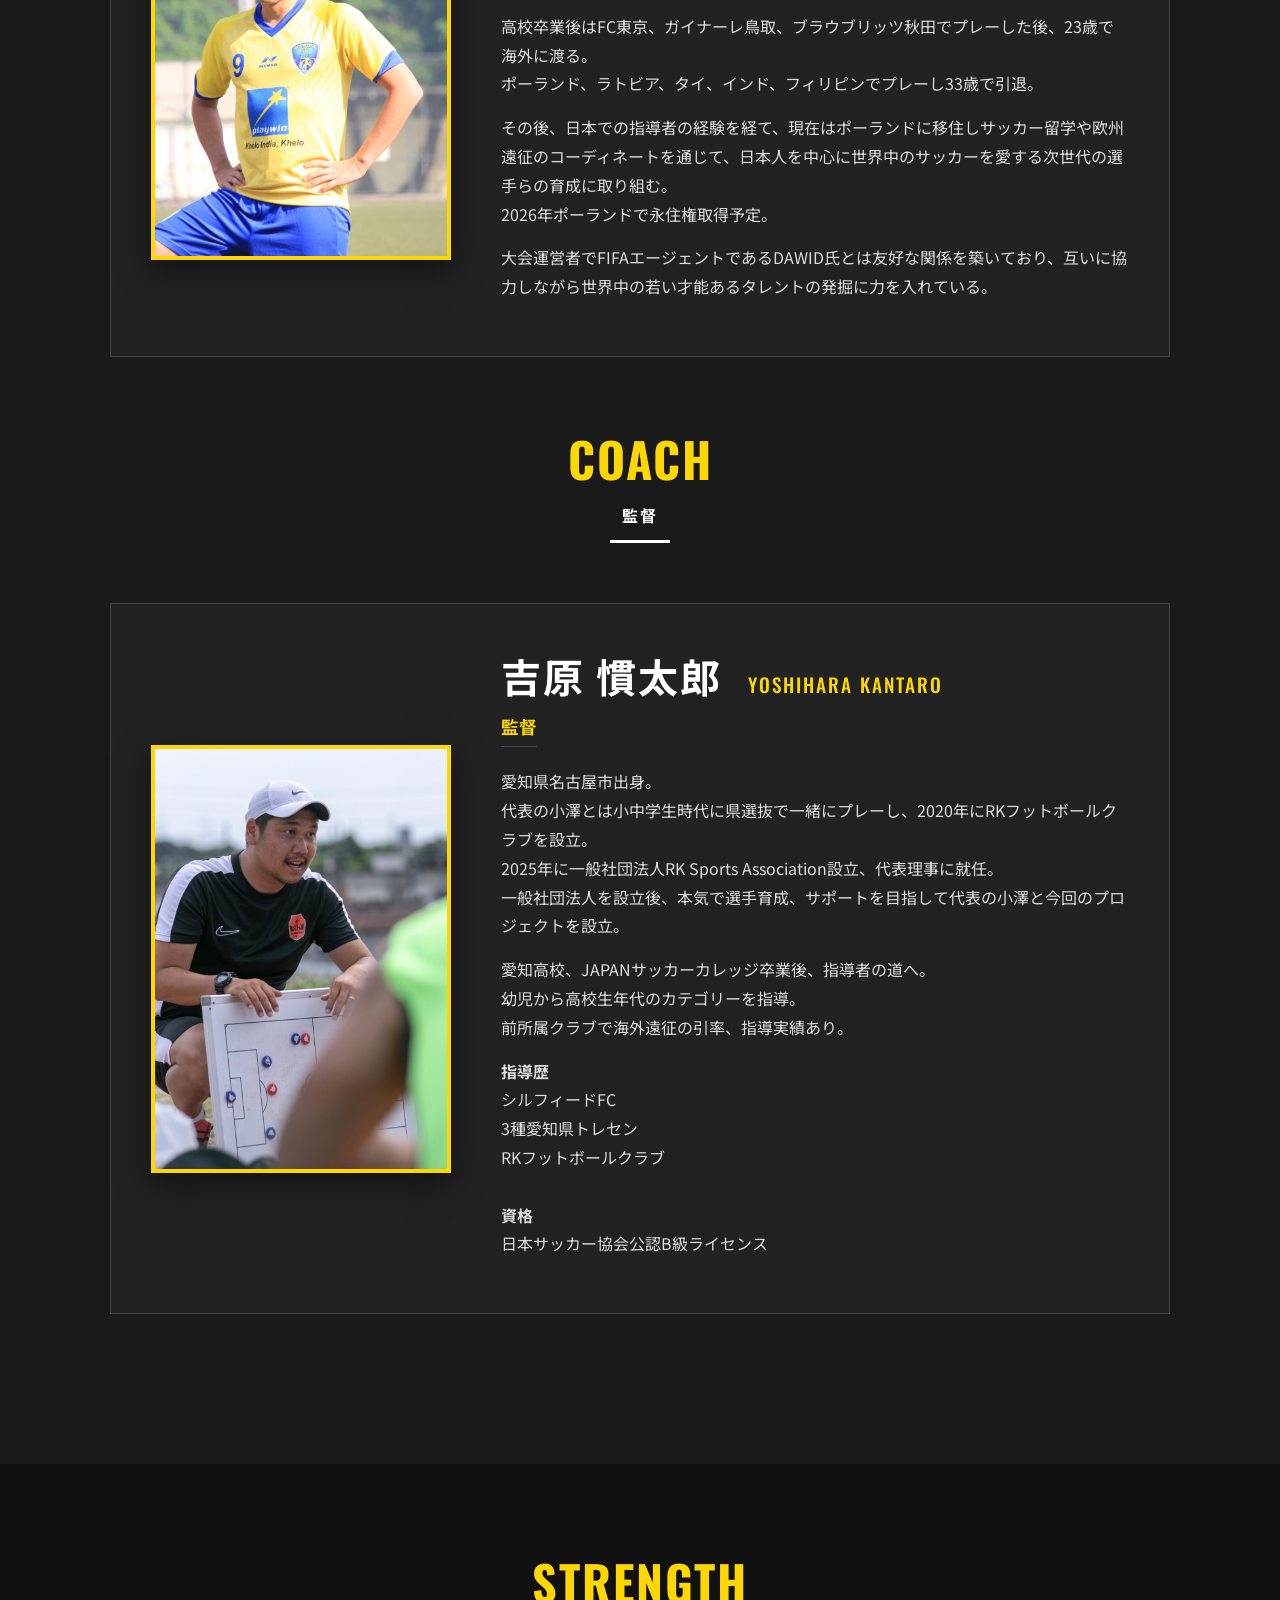
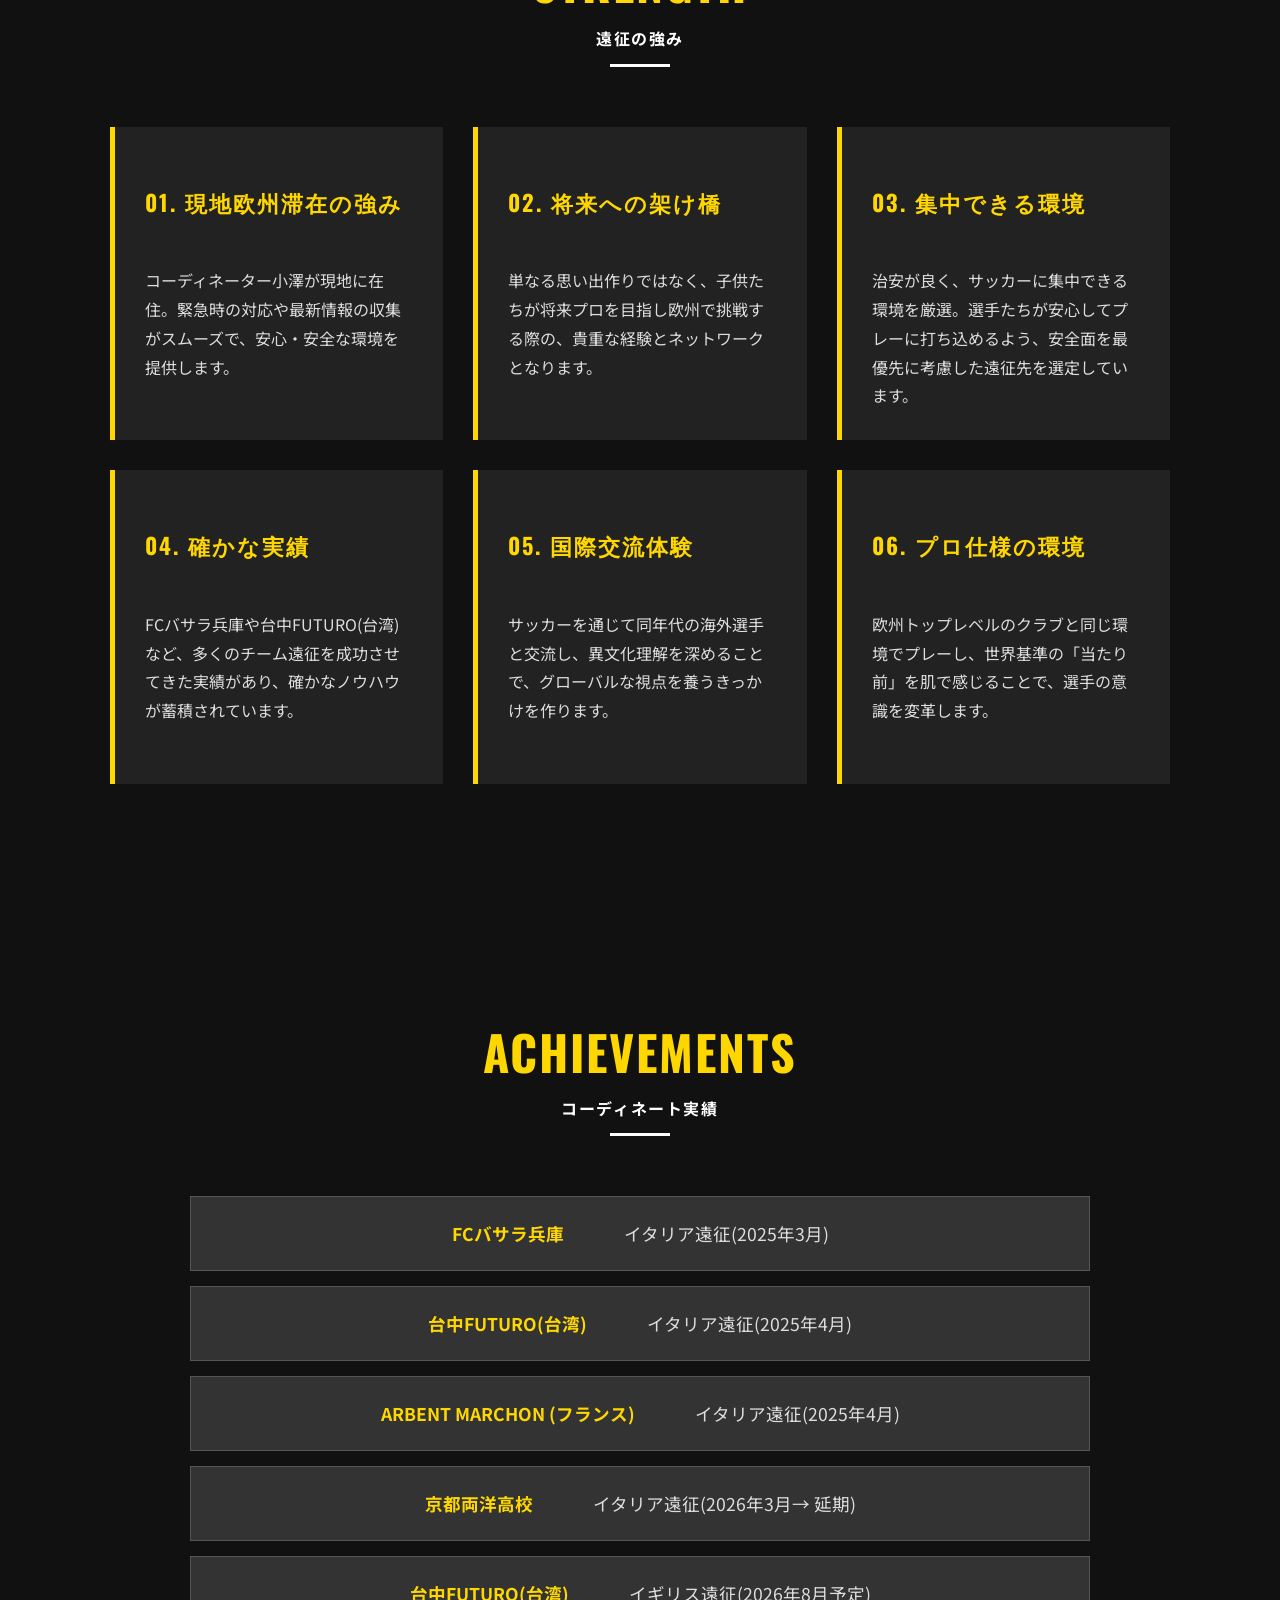
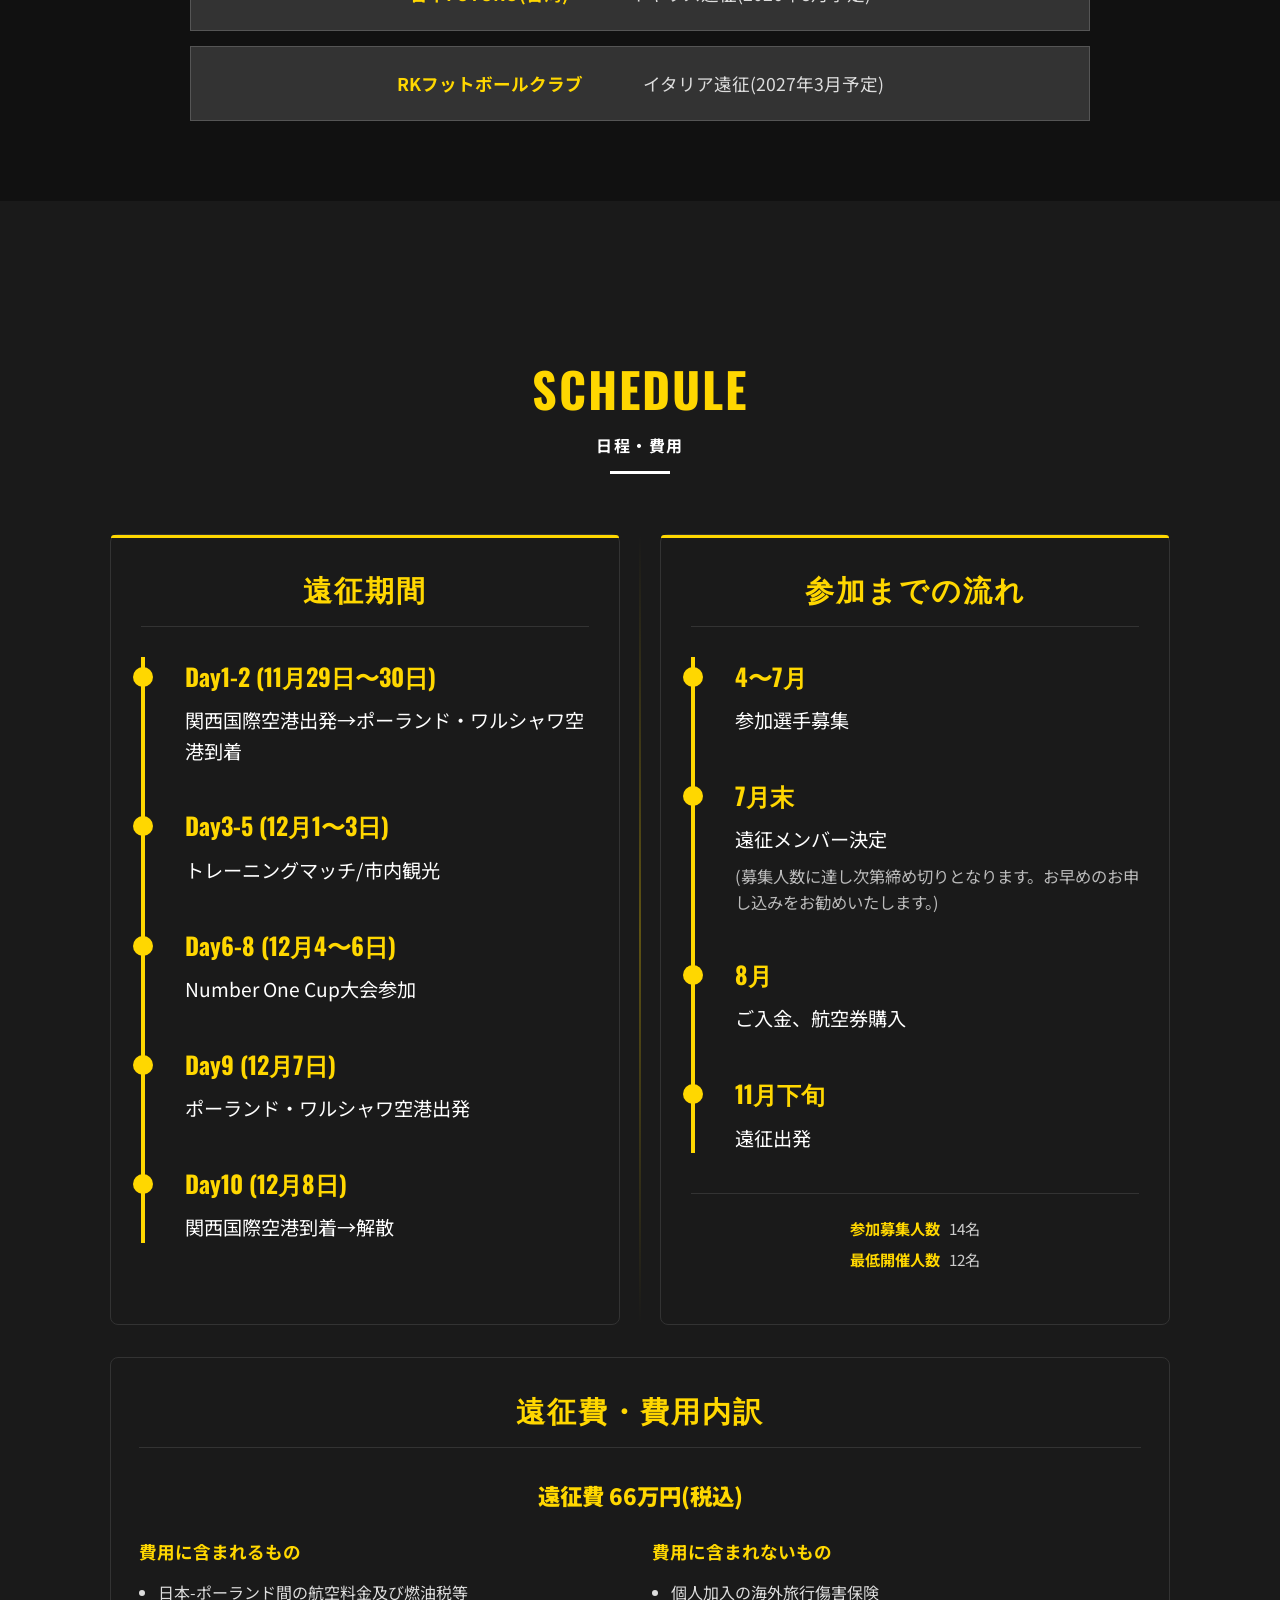
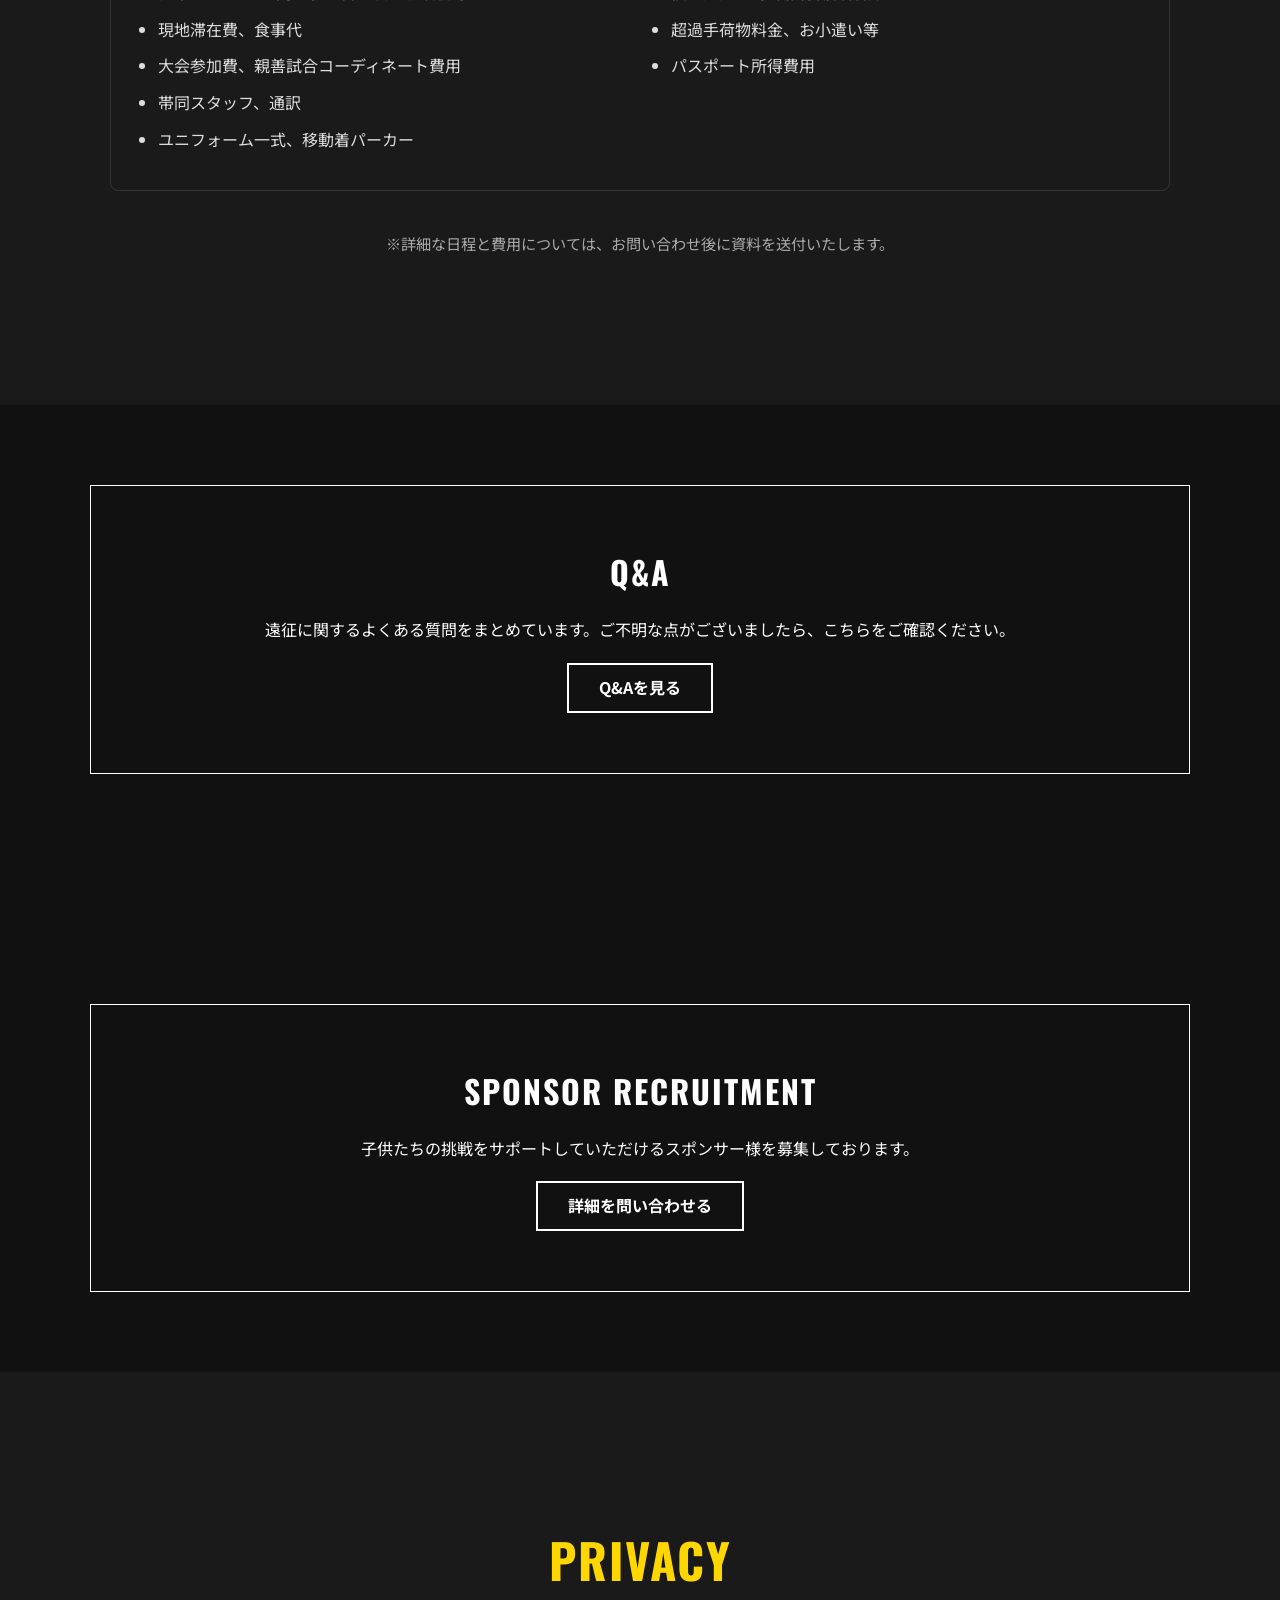
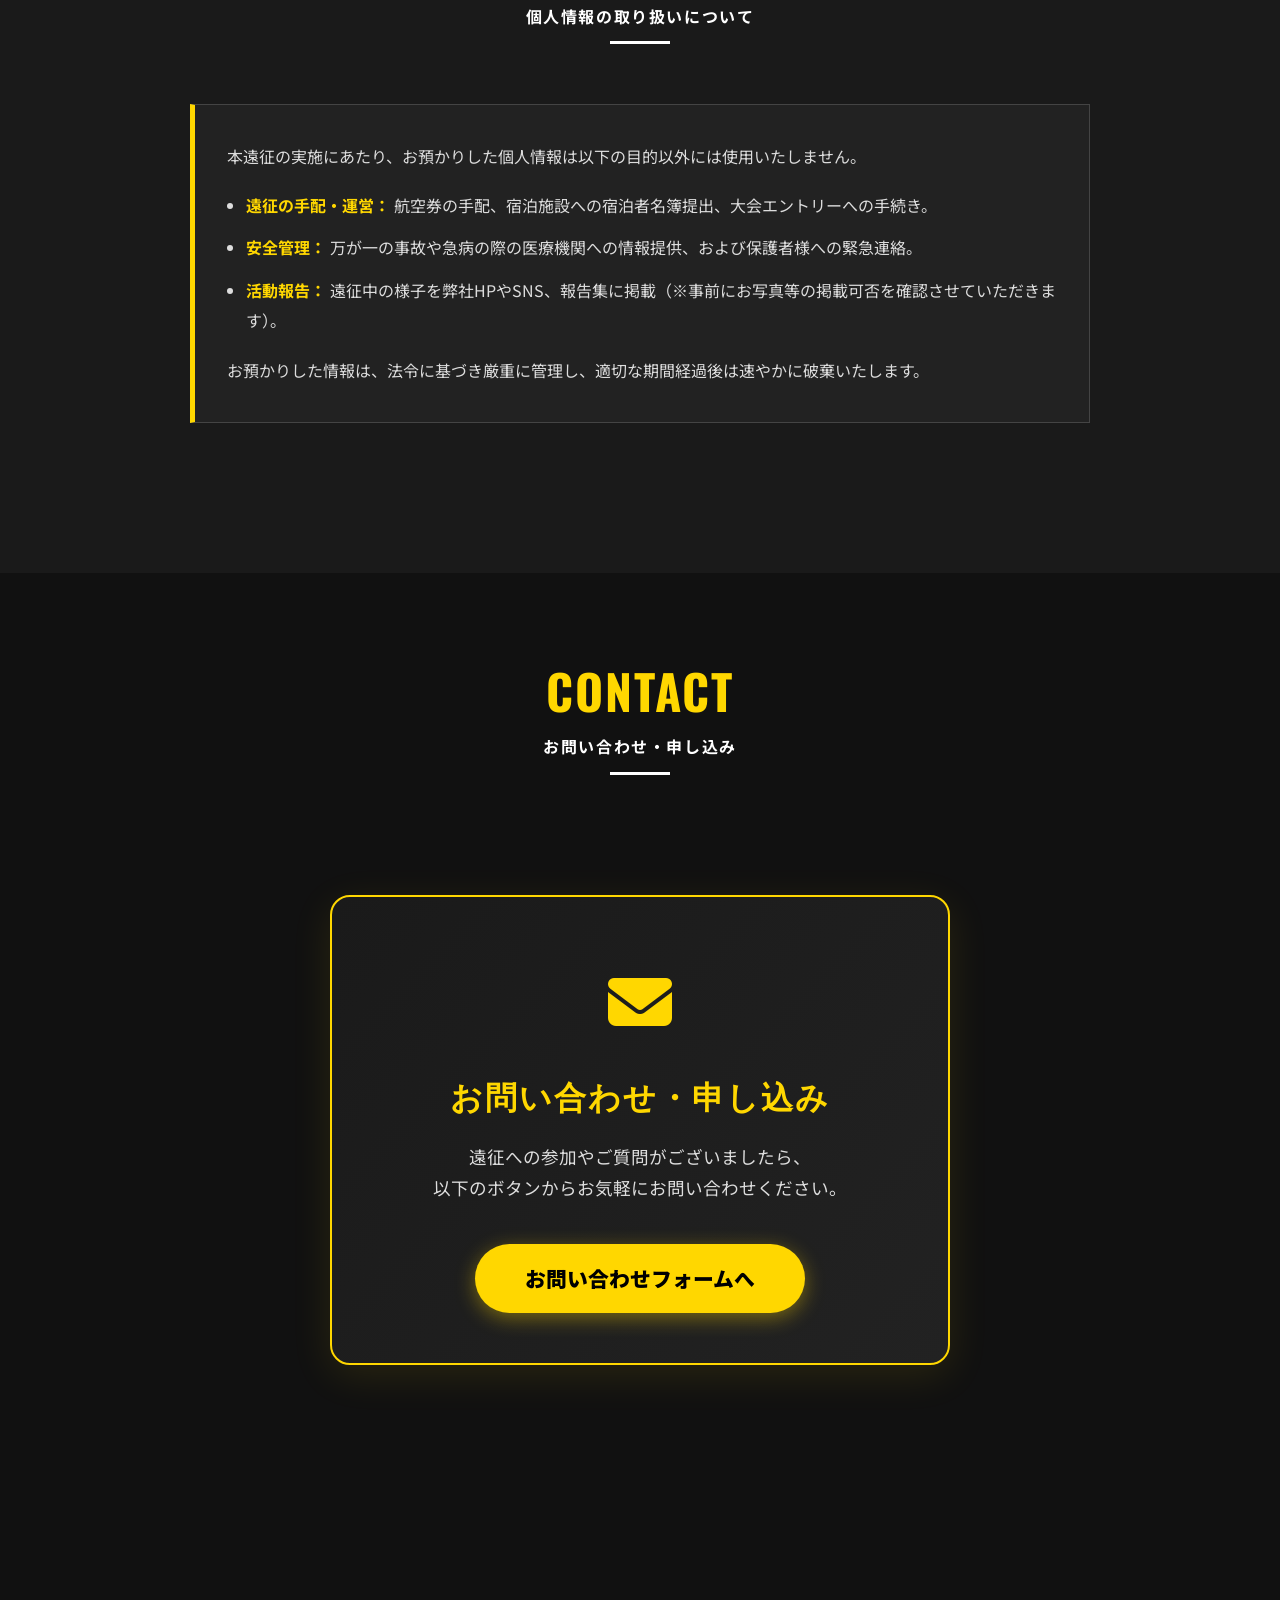
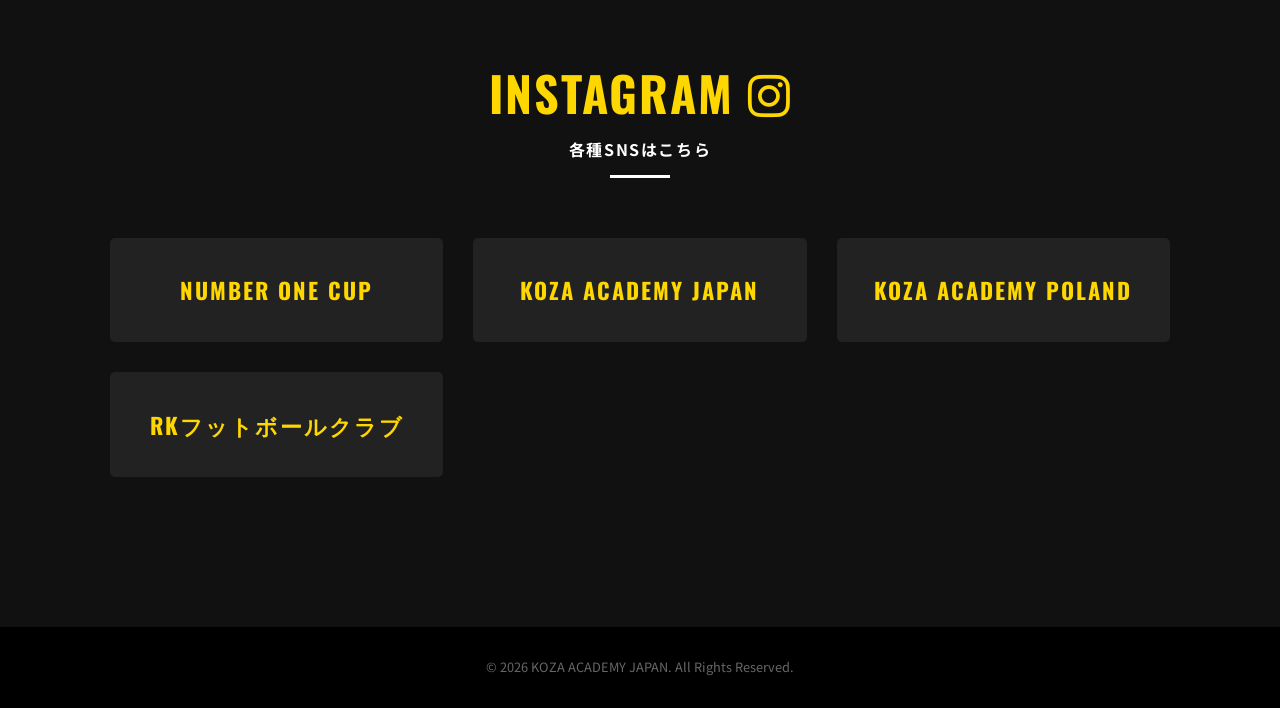
==== commit 40e84c3a: "個人情報の取り扱いセクションを追加 お問い合わせ前に個人情報の利用目的と管理方針を明記し、保護者が安心して申し込み判断できるようにしました。  Made-with: Cursor" ====
--- a/index.html
+++ b/index.html
@@ -349,6 +349,35 @@
         </div>
     </section>
 
+    <!-- 個人情報の取り扱い -->
+    <section id="privacy" class="section bg-dark-gray">
+        <div class="container">
+            <h2 class="section-title">PRIVACY<span class="jp">個人情報の取り扱いについて</span></h2>
+            <div class="privacy-box">
+                <p>
+                    本遠征の実施にあたり、お預かりした個人情報は以下の目的以外には使用いたしません。
+                </p>
+                <ul class="privacy-list">
+                    <li>
+                        <strong>遠征の手配・運営：</strong>
+                        航空券の手配、宿泊施設への宿泊者名簿提出、大会エントリーへの手続き。
+                    </li>
+                    <li>
+                        <strong>安全管理：</strong>
+                        万が一の事故や急病の際の医療機関への情報提供、および保護者様への緊急連絡。
+                    </li>
+                    <li>
+                        <strong>活動報告：</strong>
+                        遠征中の様子を弊社HPやSNS、報告集に掲載（※事前にお写真等の掲載可否を確認させていただきます）。
+                    </li>
+                </ul>
+                <p class="privacy-note">
+                    お預かりした情報は、法令に基づき厳重に管理し、適切な期間経過後は速やかに破棄いたします。
+                </p>
+            </div>
+        </div>
+    </section>
+
     <!-- お問い合わせ -->
     <section id="contact" class="section">
         <div class="container">
--- a/style.css
+++ b/style.css
@@ -728,6 +728,41 @@
     color: #000;
 }
 
+/* Privacy */
+.privacy-box {
+    max-width: 900px;
+    margin: 0 auto;
+    padding: 36px 32px;
+    background-color: #222;
+    border: 1px solid #444;
+    border-left: 5px solid var(--primary-color);
+}
+
+.privacy-box p {
+    color: #ddd;
+    line-height: 1.9;
+}
+
+.privacy-list {
+    margin: 18px 0 20px;
+    padding-left: 1.2em;
+    color: #ddd;
+}
+
+.privacy-list li {
+    margin-bottom: 12px;
+    line-height: 1.9;
+}
+
+.privacy-list strong {
+    color: var(--primary-color);
+}
+
+.privacy-note {
+    margin-top: 12px;
+    color: #bbb;
+}
+
 /* Contact Box */
 .contact-box {
     max-width: 700px;
@@ -1136,6 +1171,14 @@
         font-size: 1.3rem;
     }
     
+    .privacy-box {
+        padding: 24px 18px;
+    }
+
+    .privacy-list {
+        padding-left: 1em;
+    }
+
     .contact-description {
         font-size: 1rem;
     }
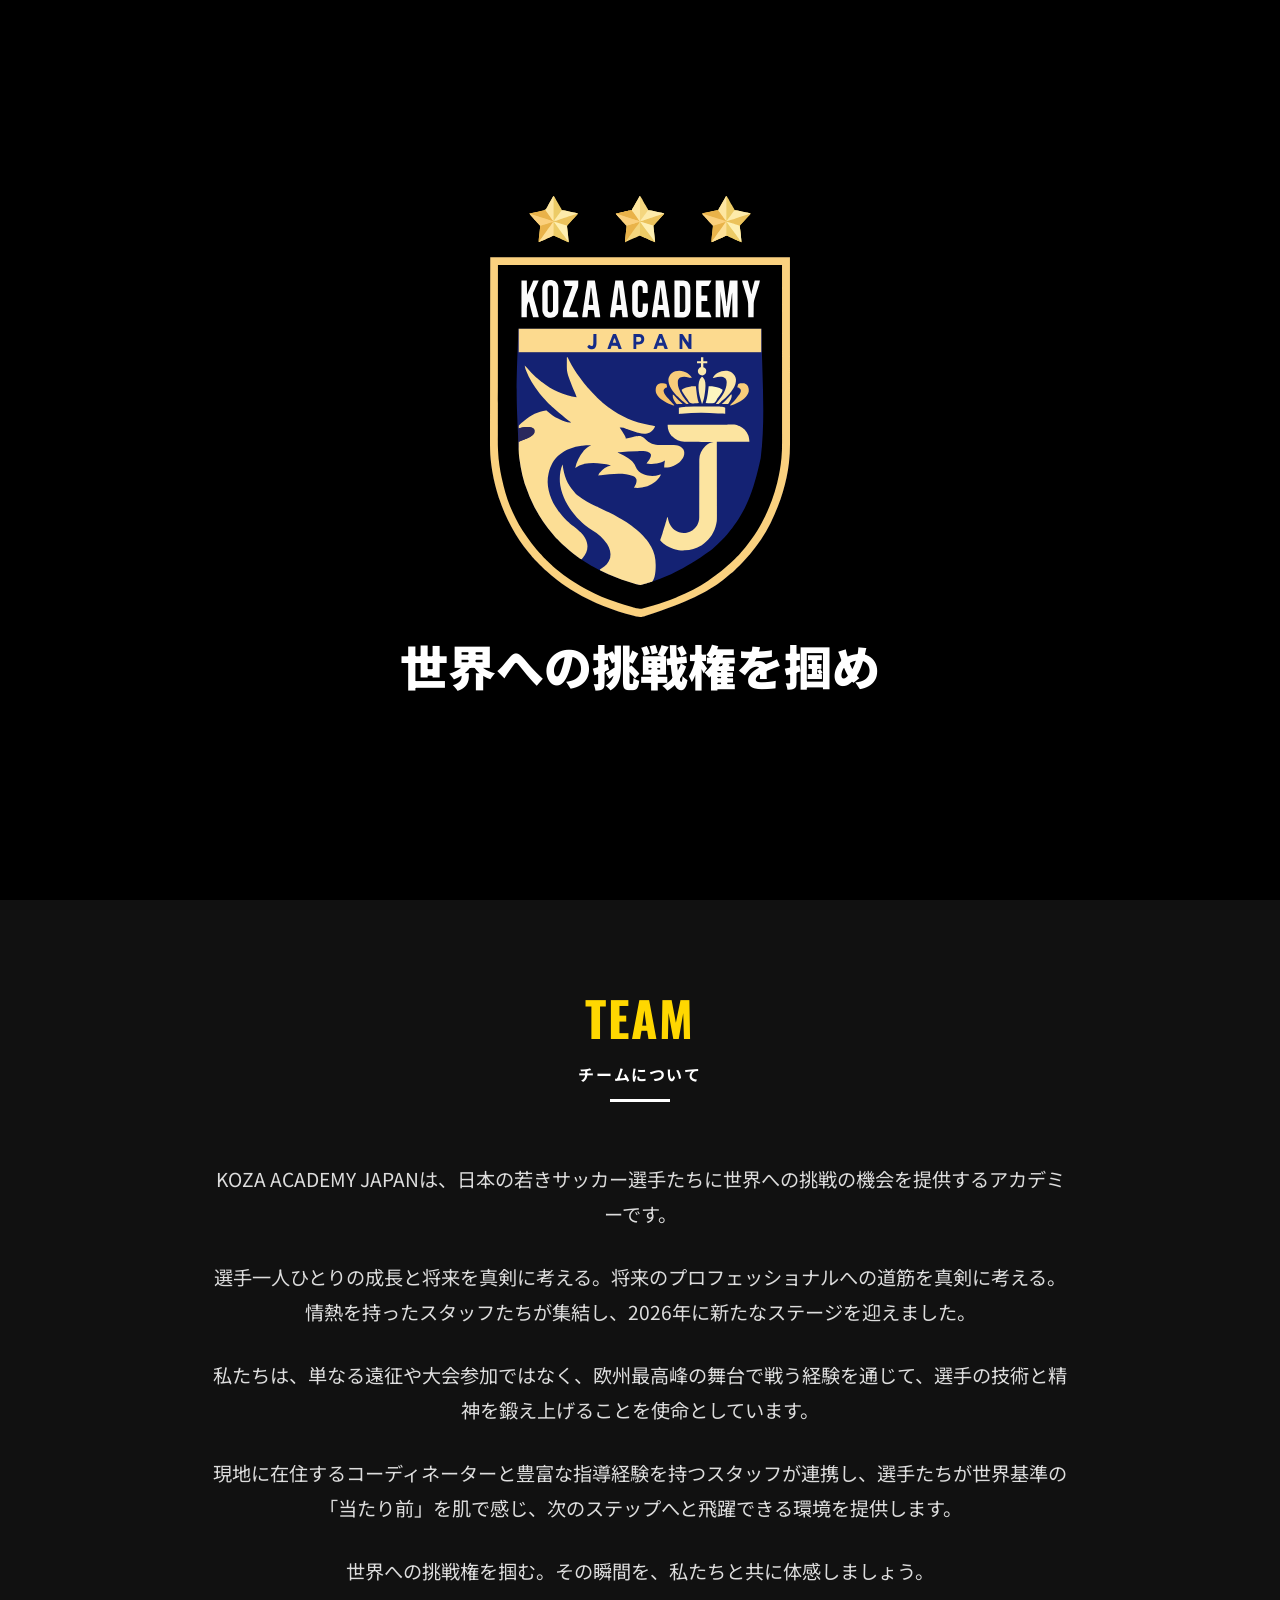
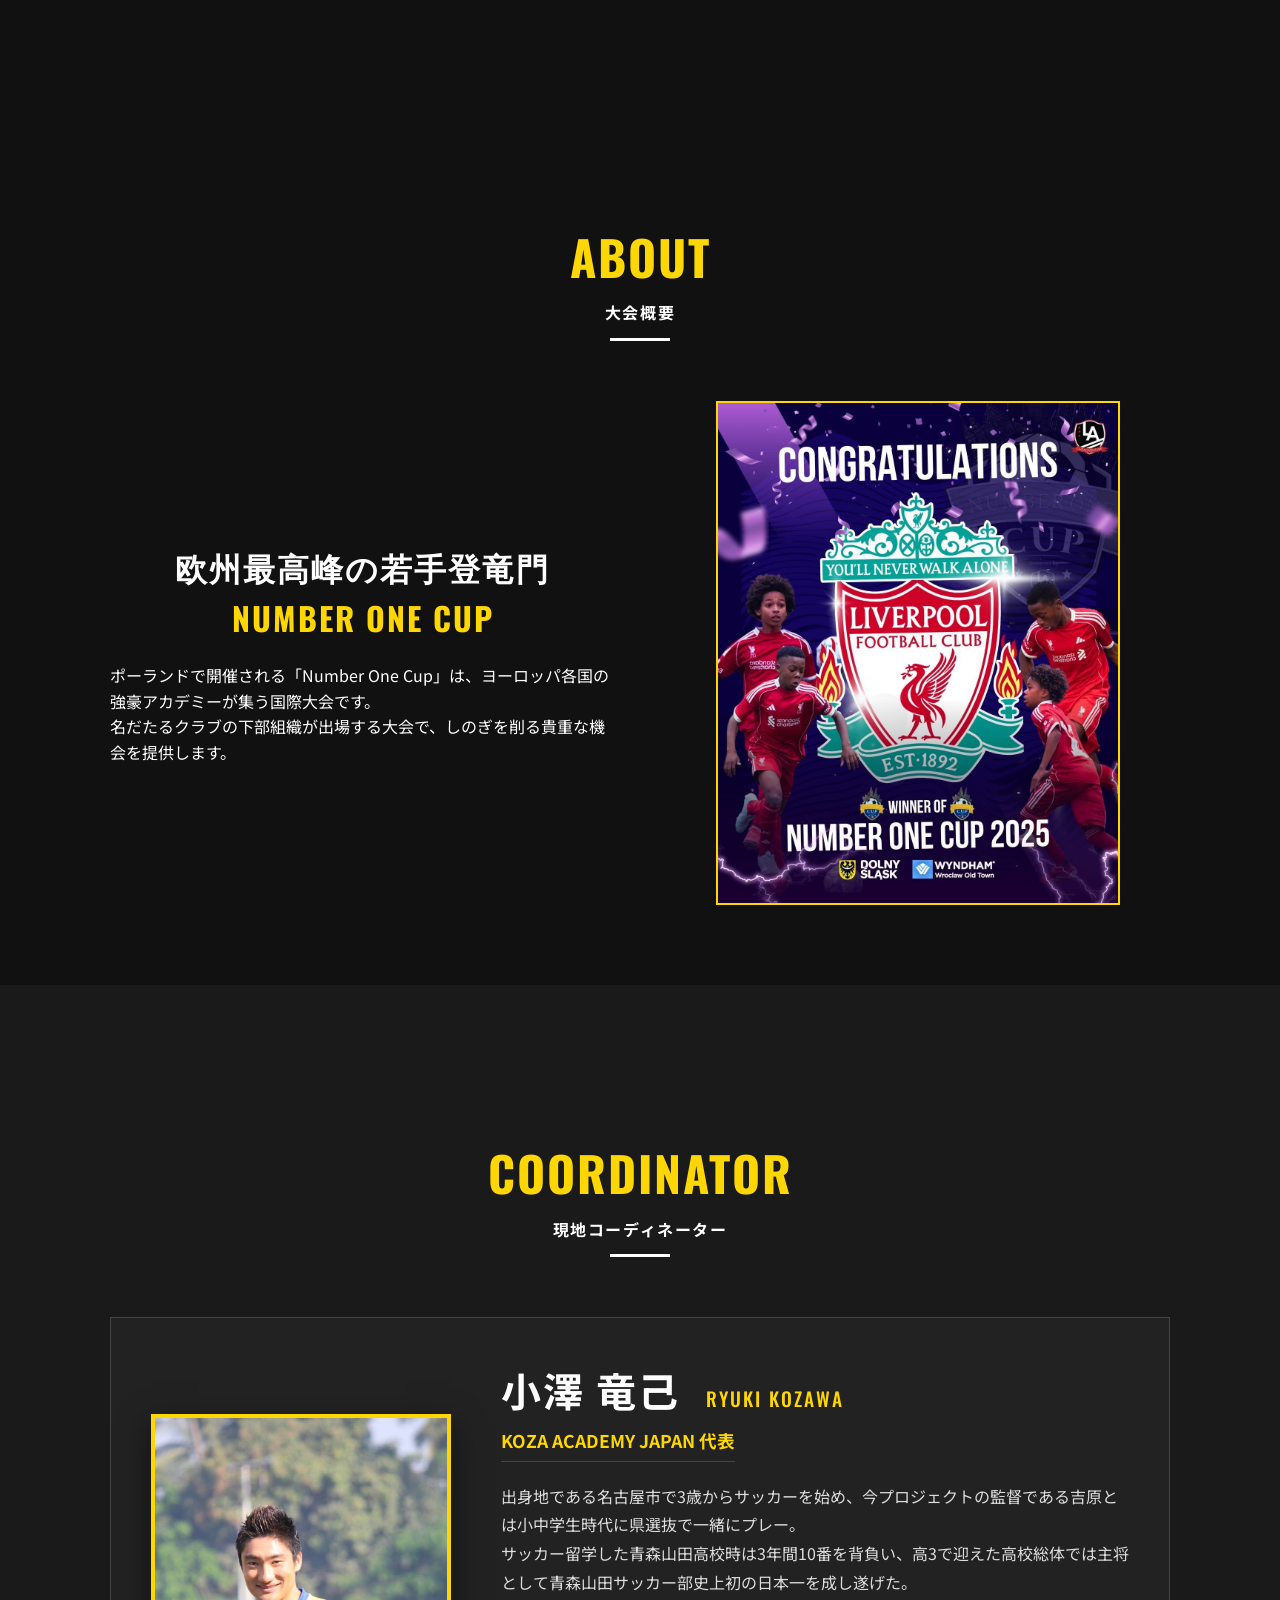
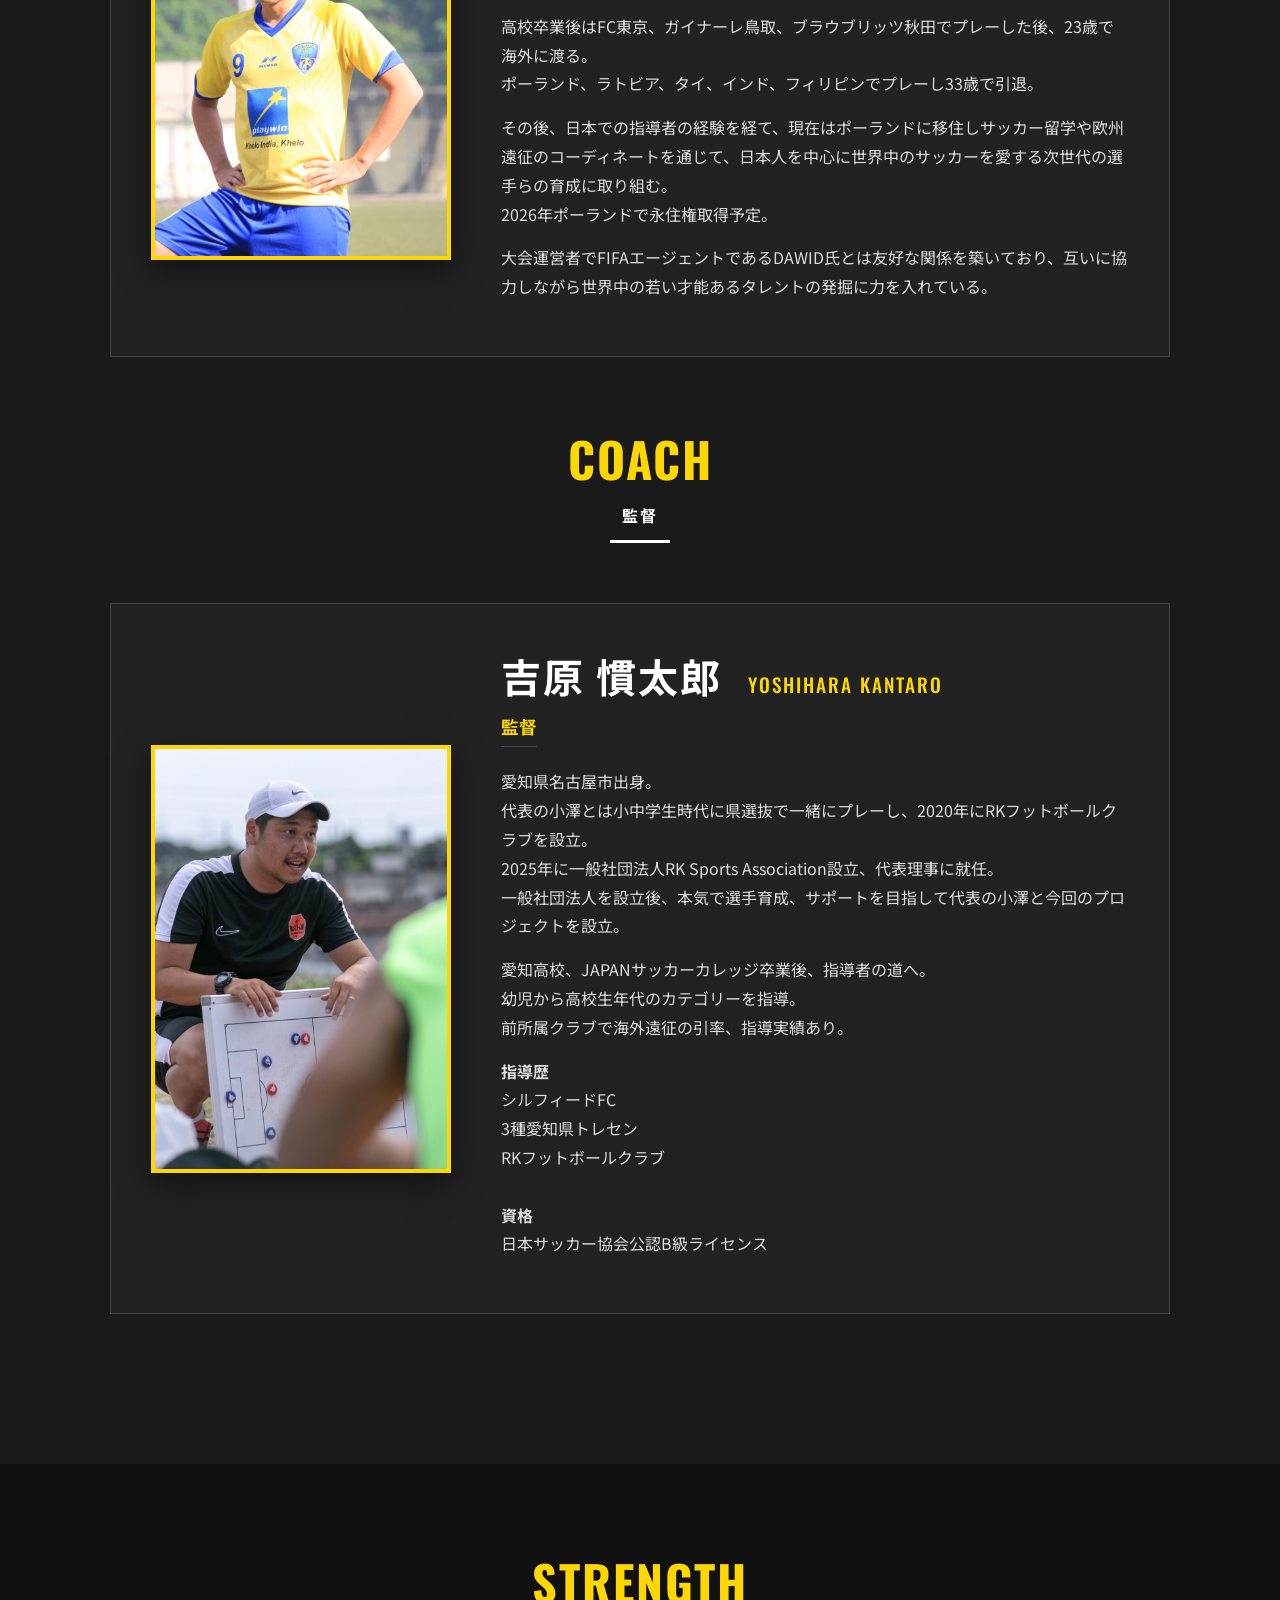
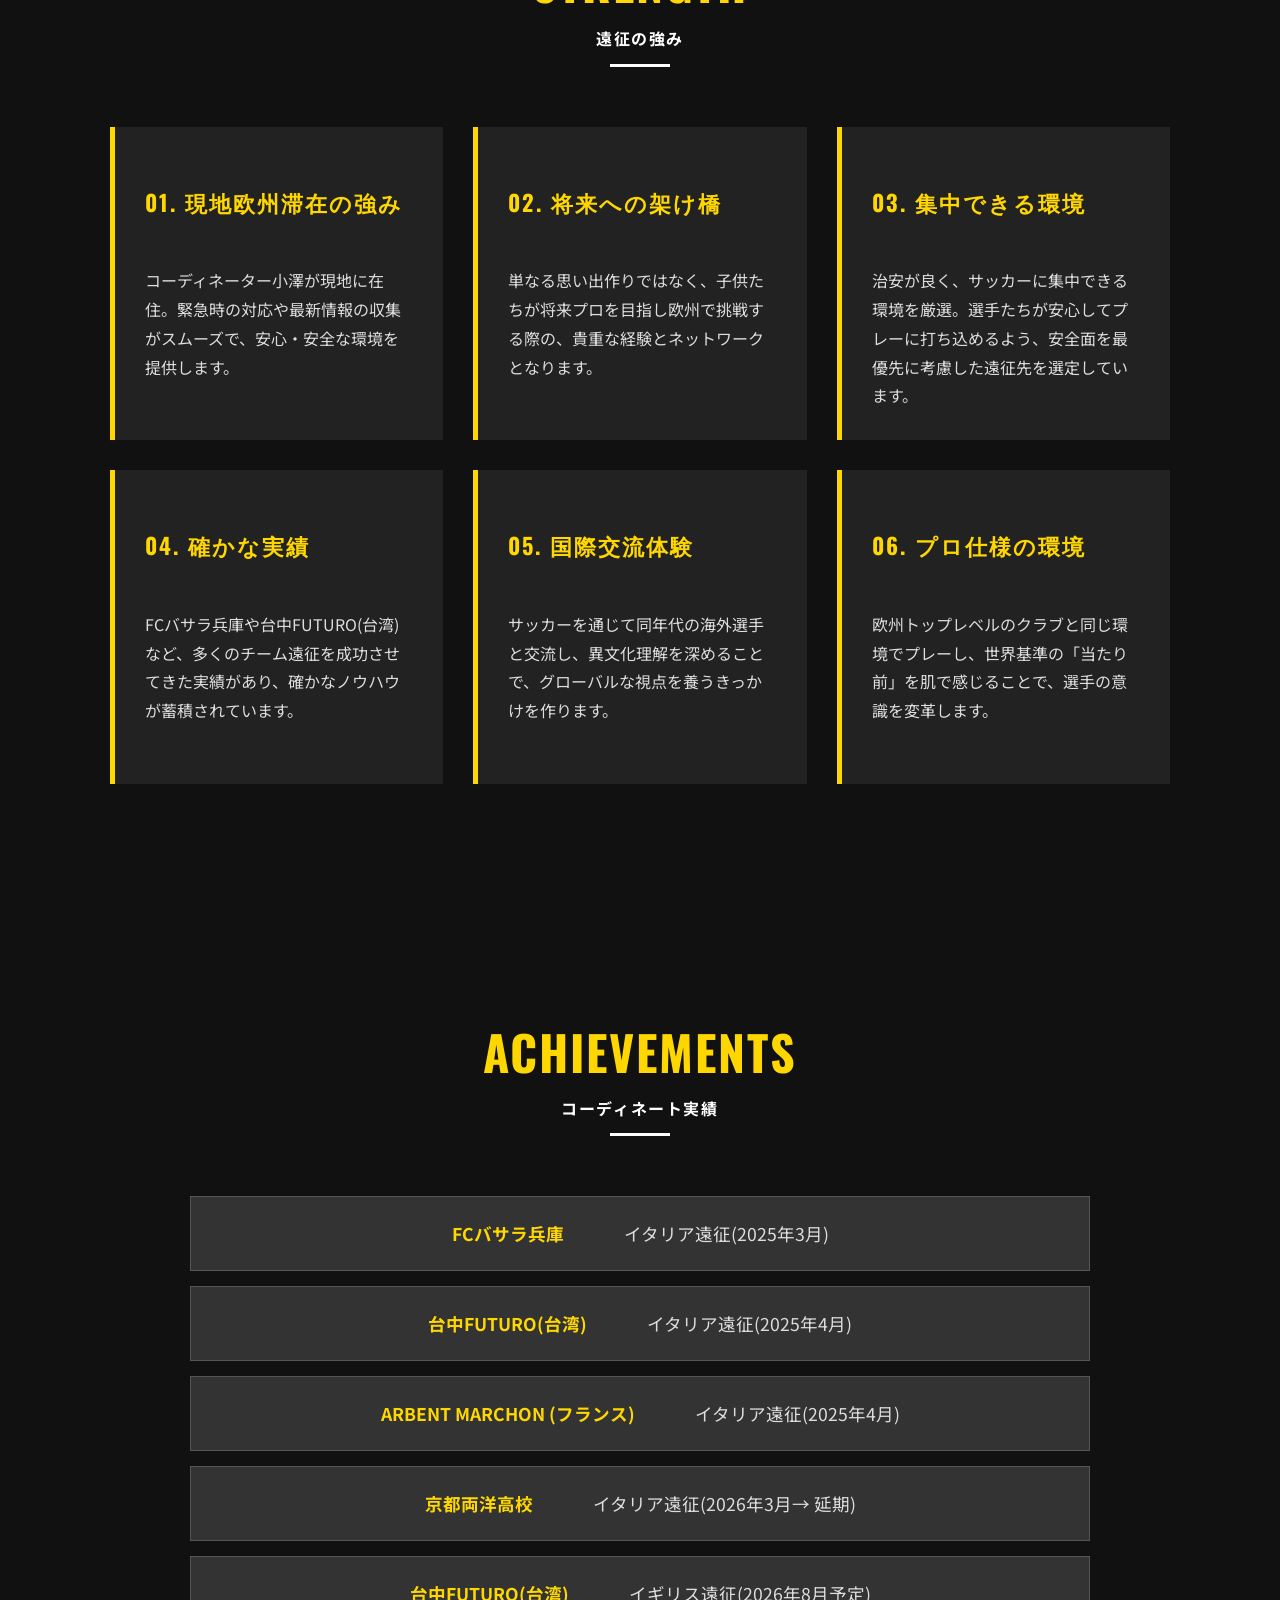
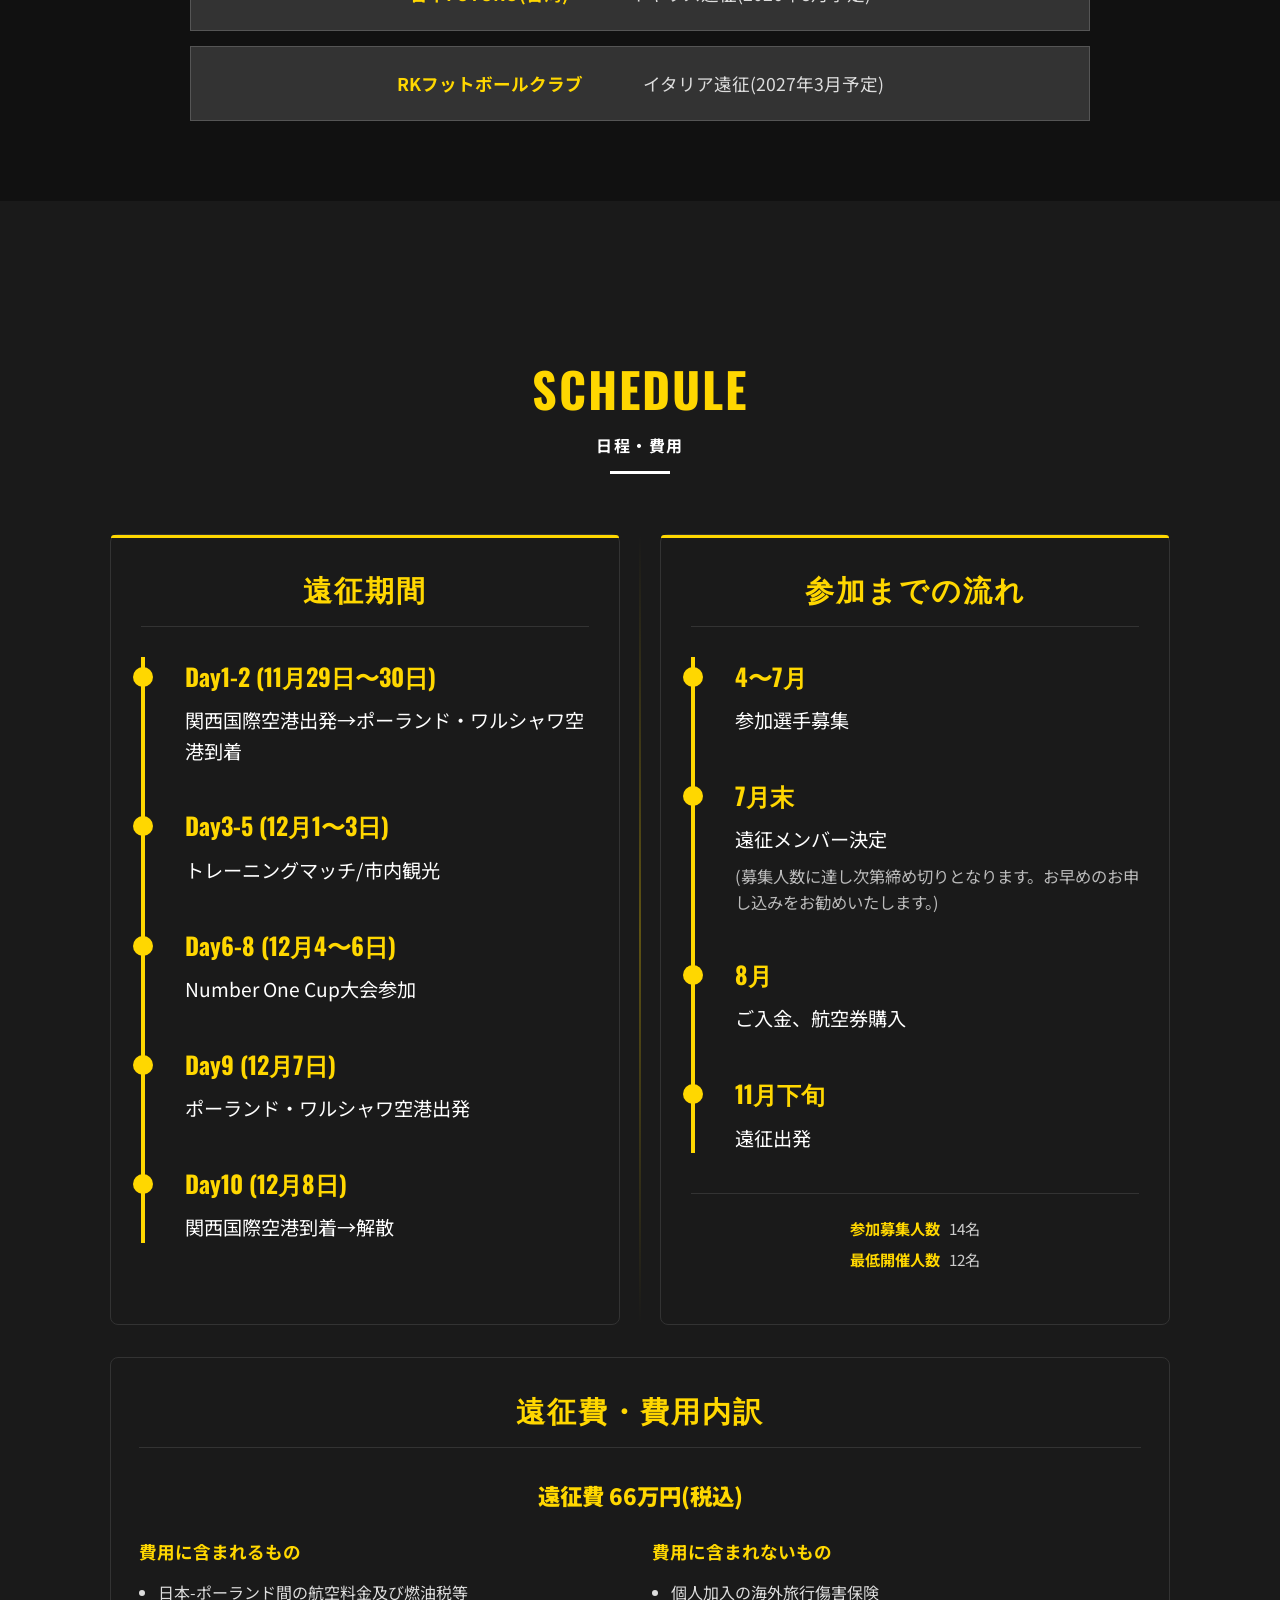
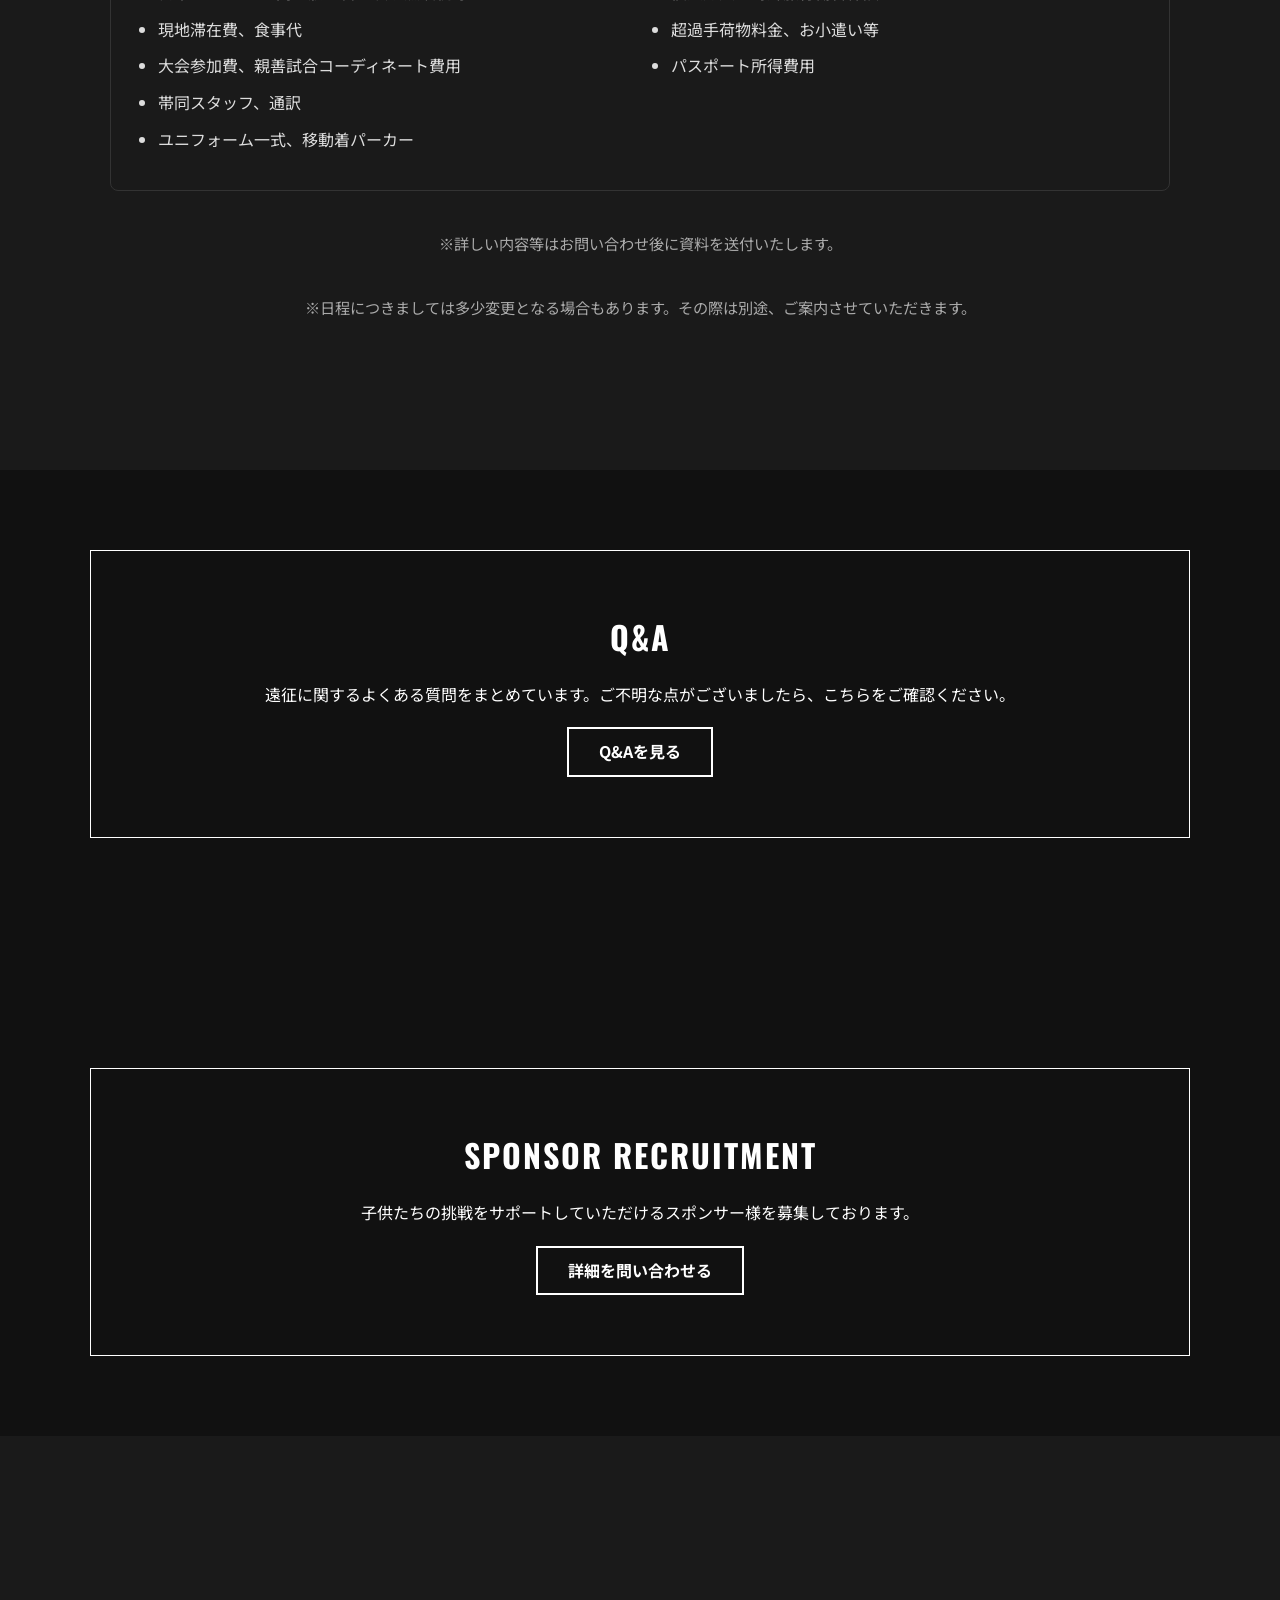
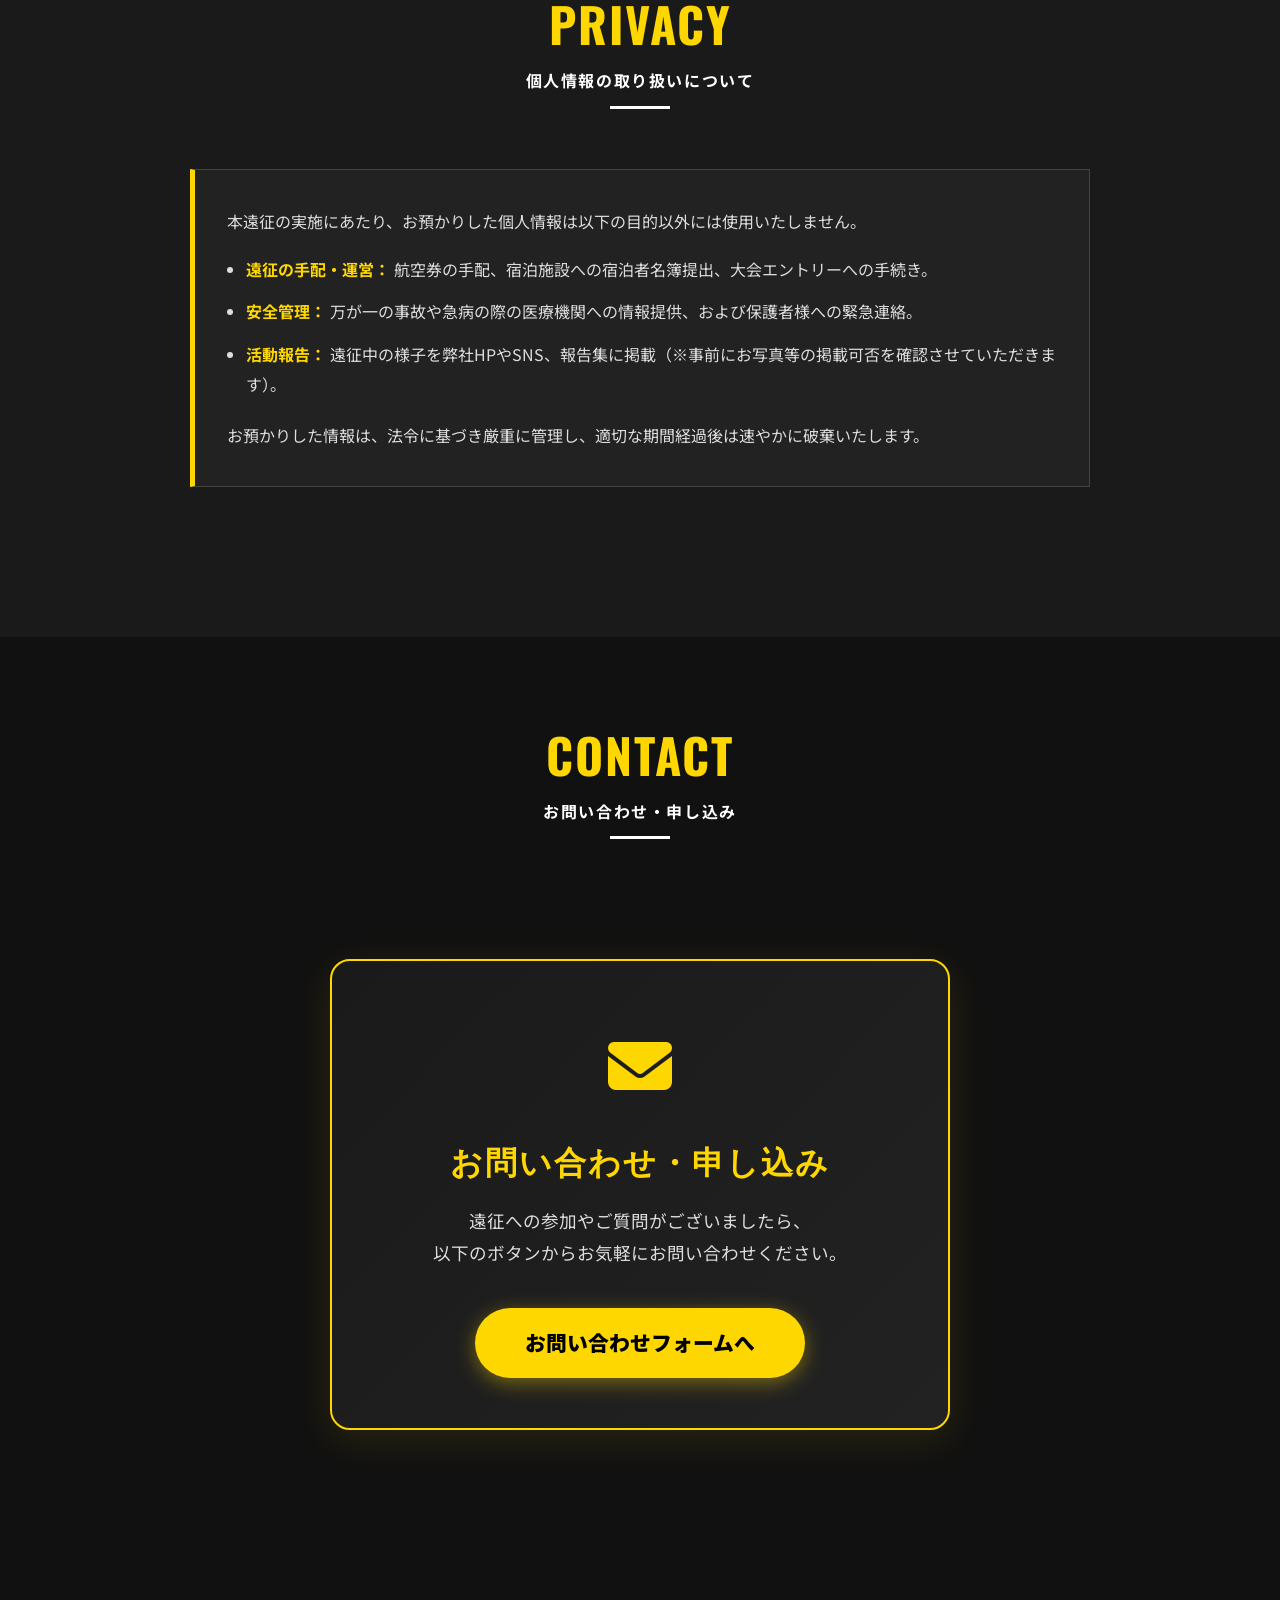
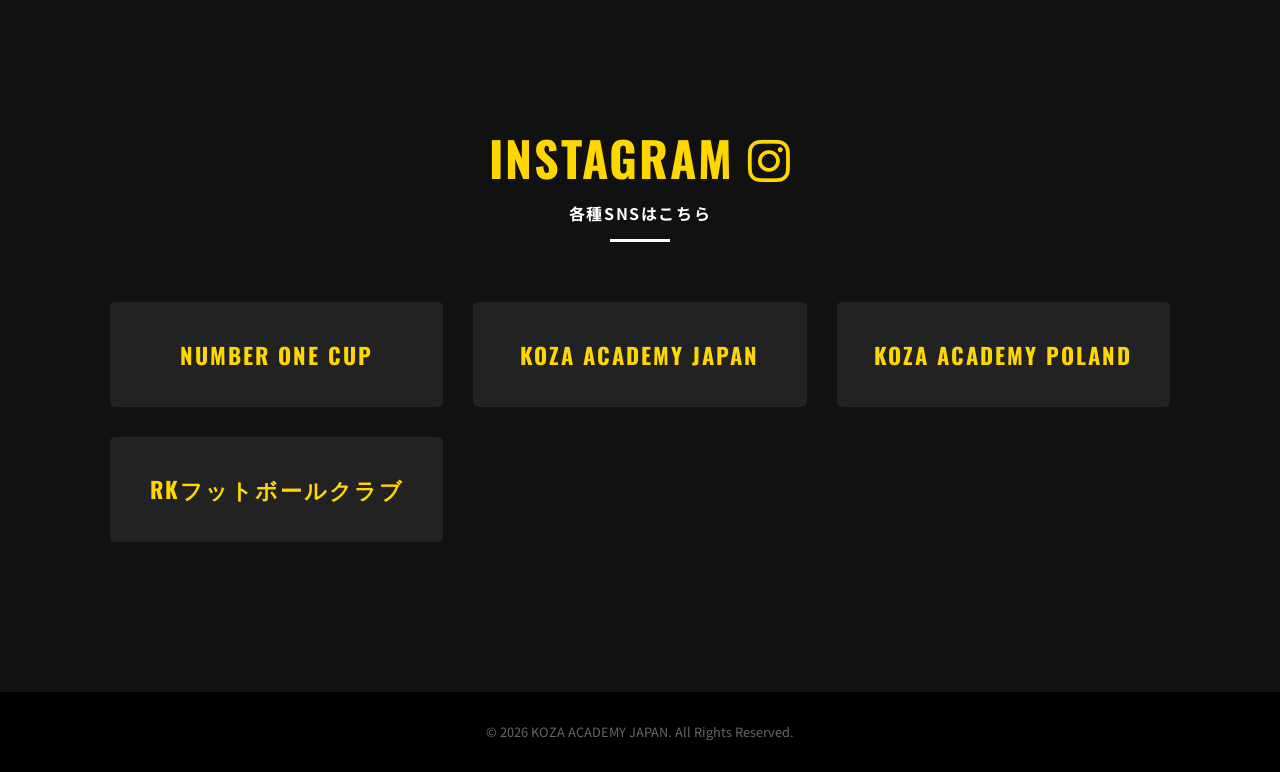
==== commit 678b40e8: "index.htmlを修正" ====
--- a/index.html
+++ b/index.html
@@ -326,7 +326,8 @@
                         </div>
                     </div>
                 </div>
-                <p class="schedule-note">※詳細な日程と費用については、お問い合わせ後に資料を送付いたします。</p>
+                <p class="schedule-note">※詳しい内容等はお問い合わせ後に資料を送付いたします。</p>
+                <p class="schedule-note">※日程につきましては多少変更となる場合もあります。その際は別途、ご案内させていただきます。</p>
             </div>
         </div>
     </section>
